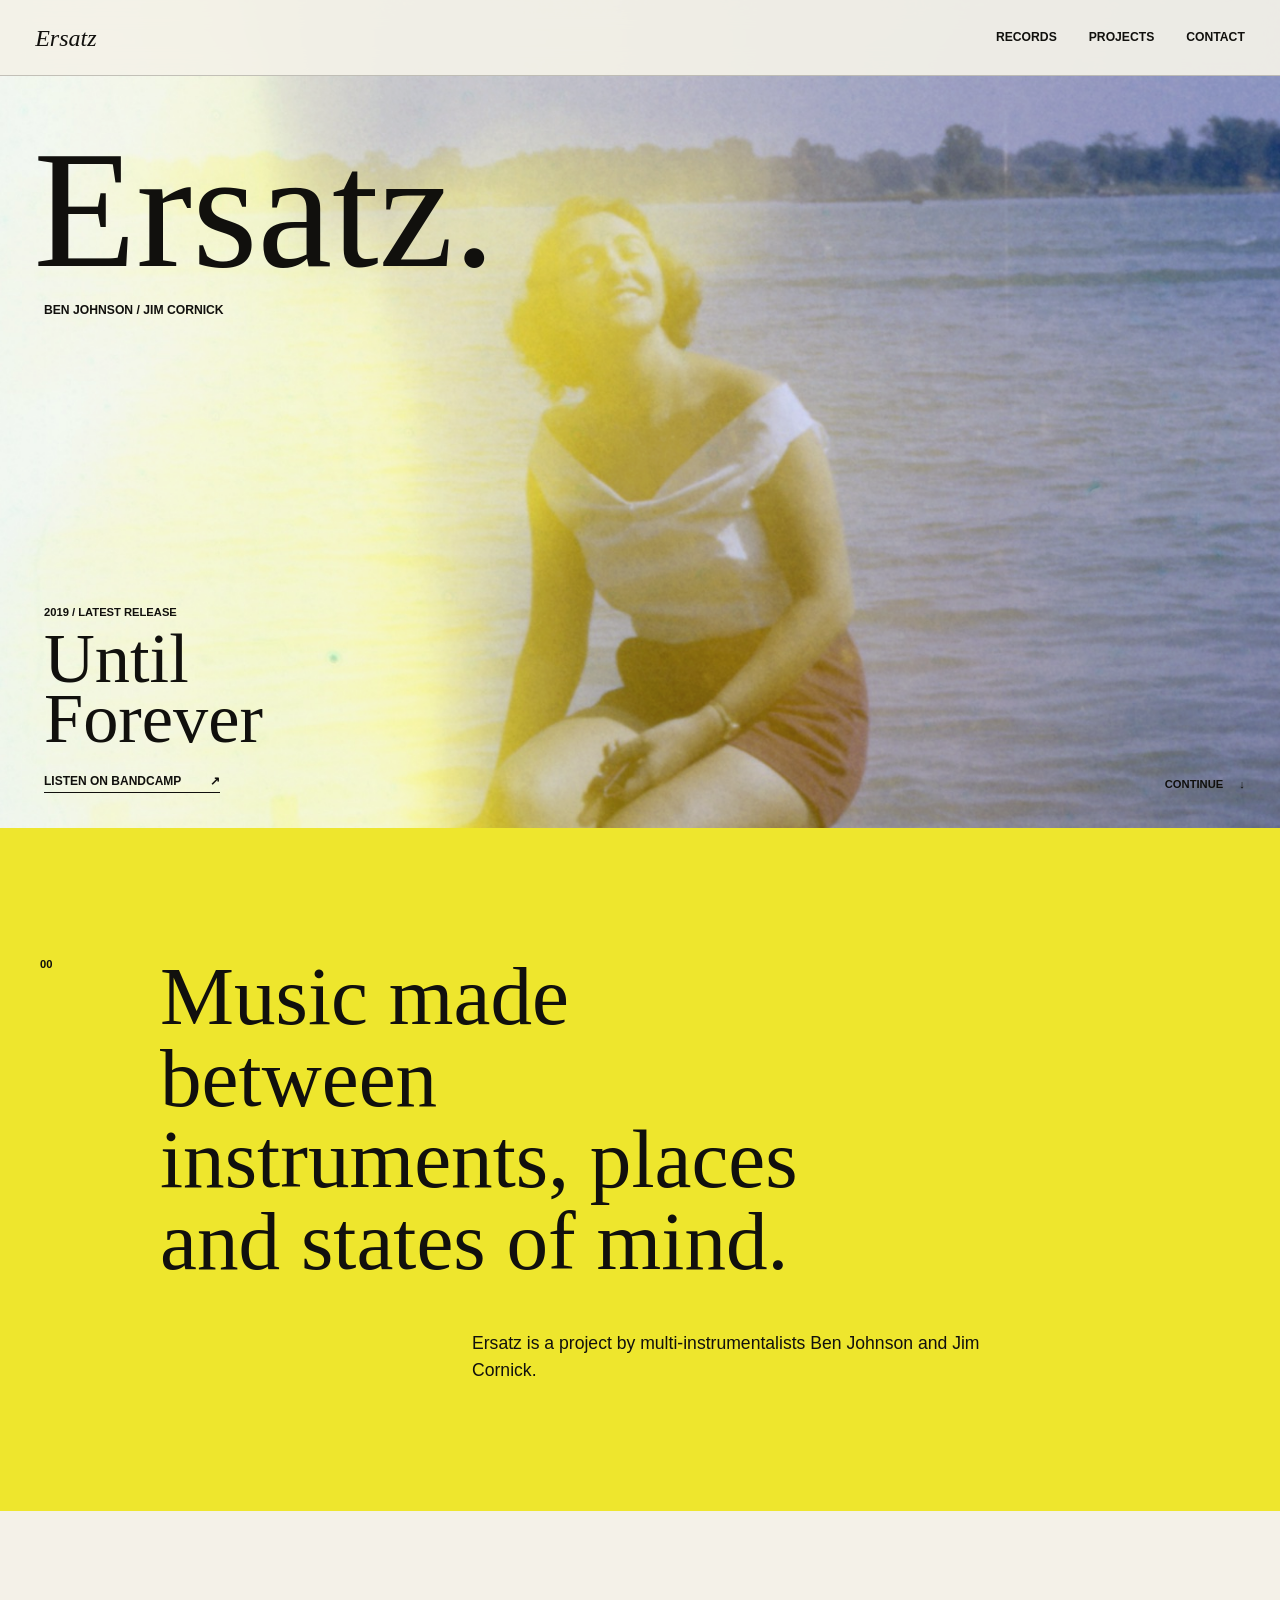
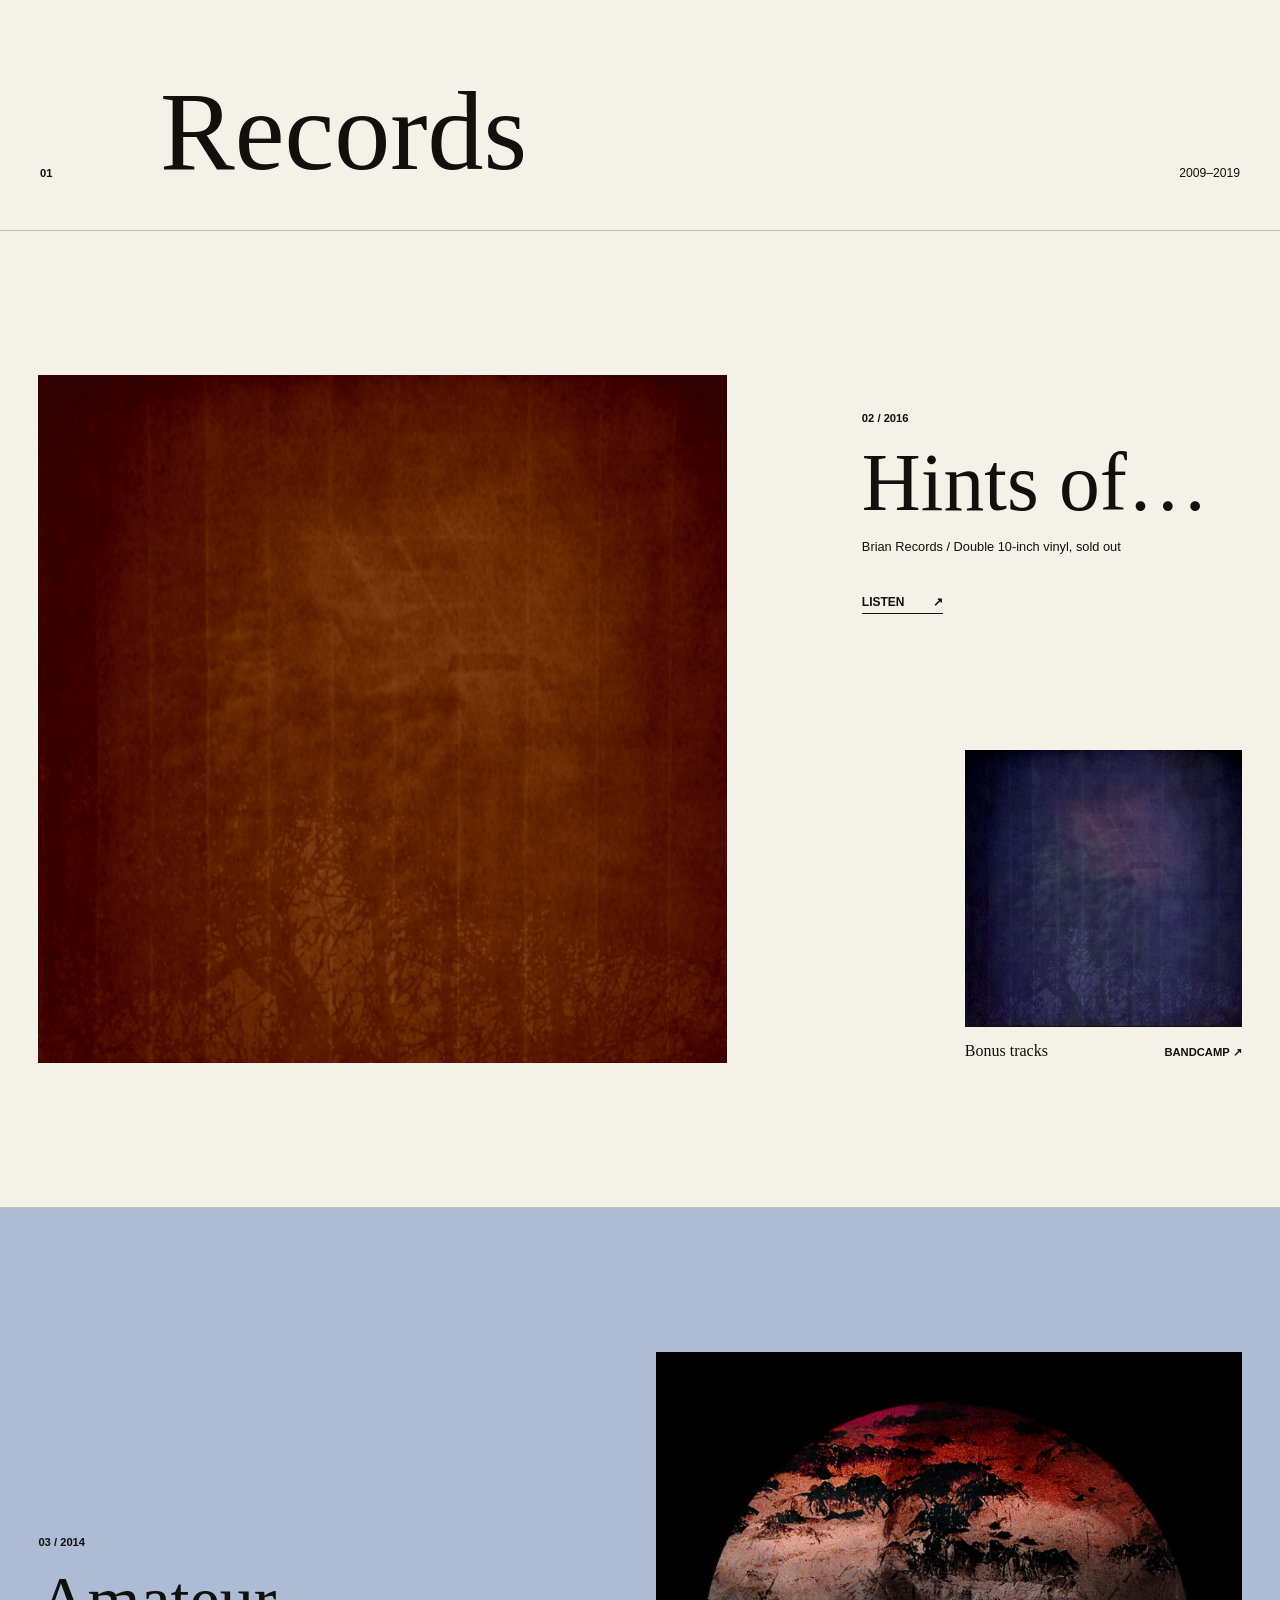
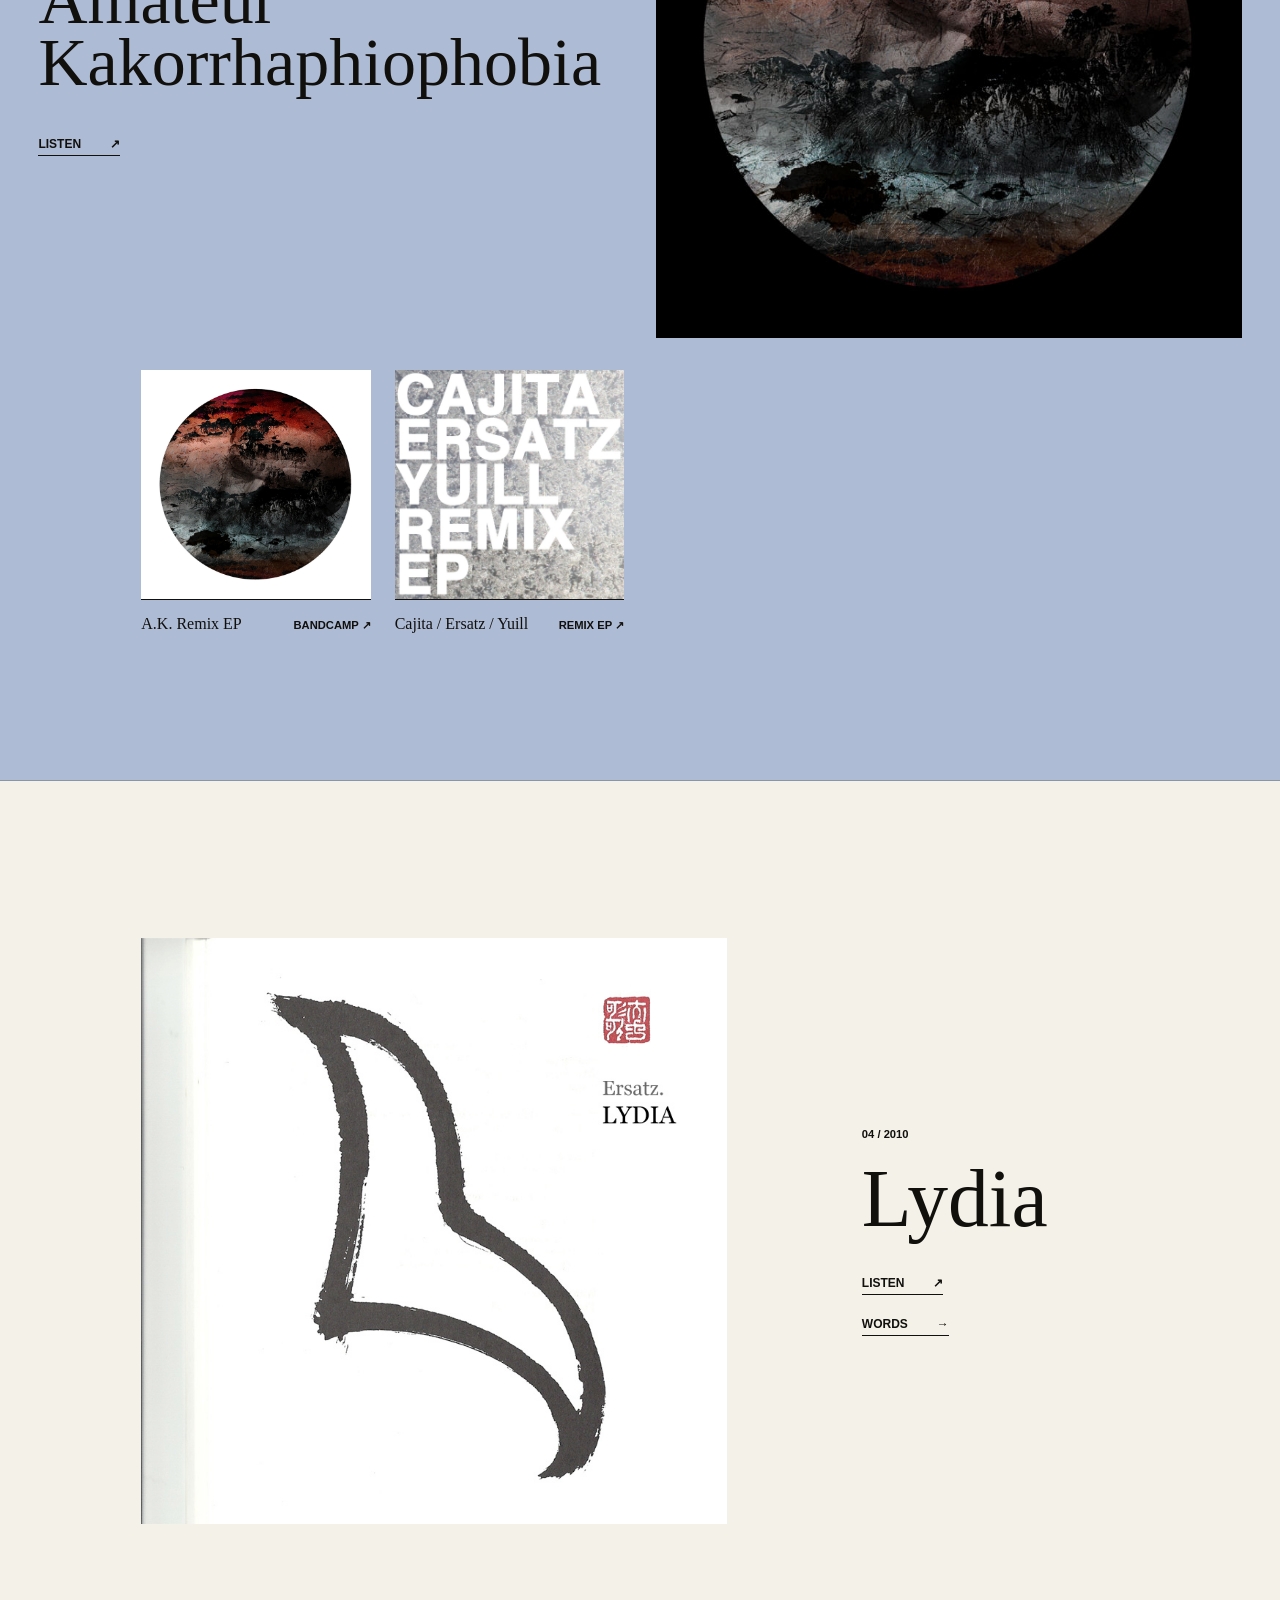
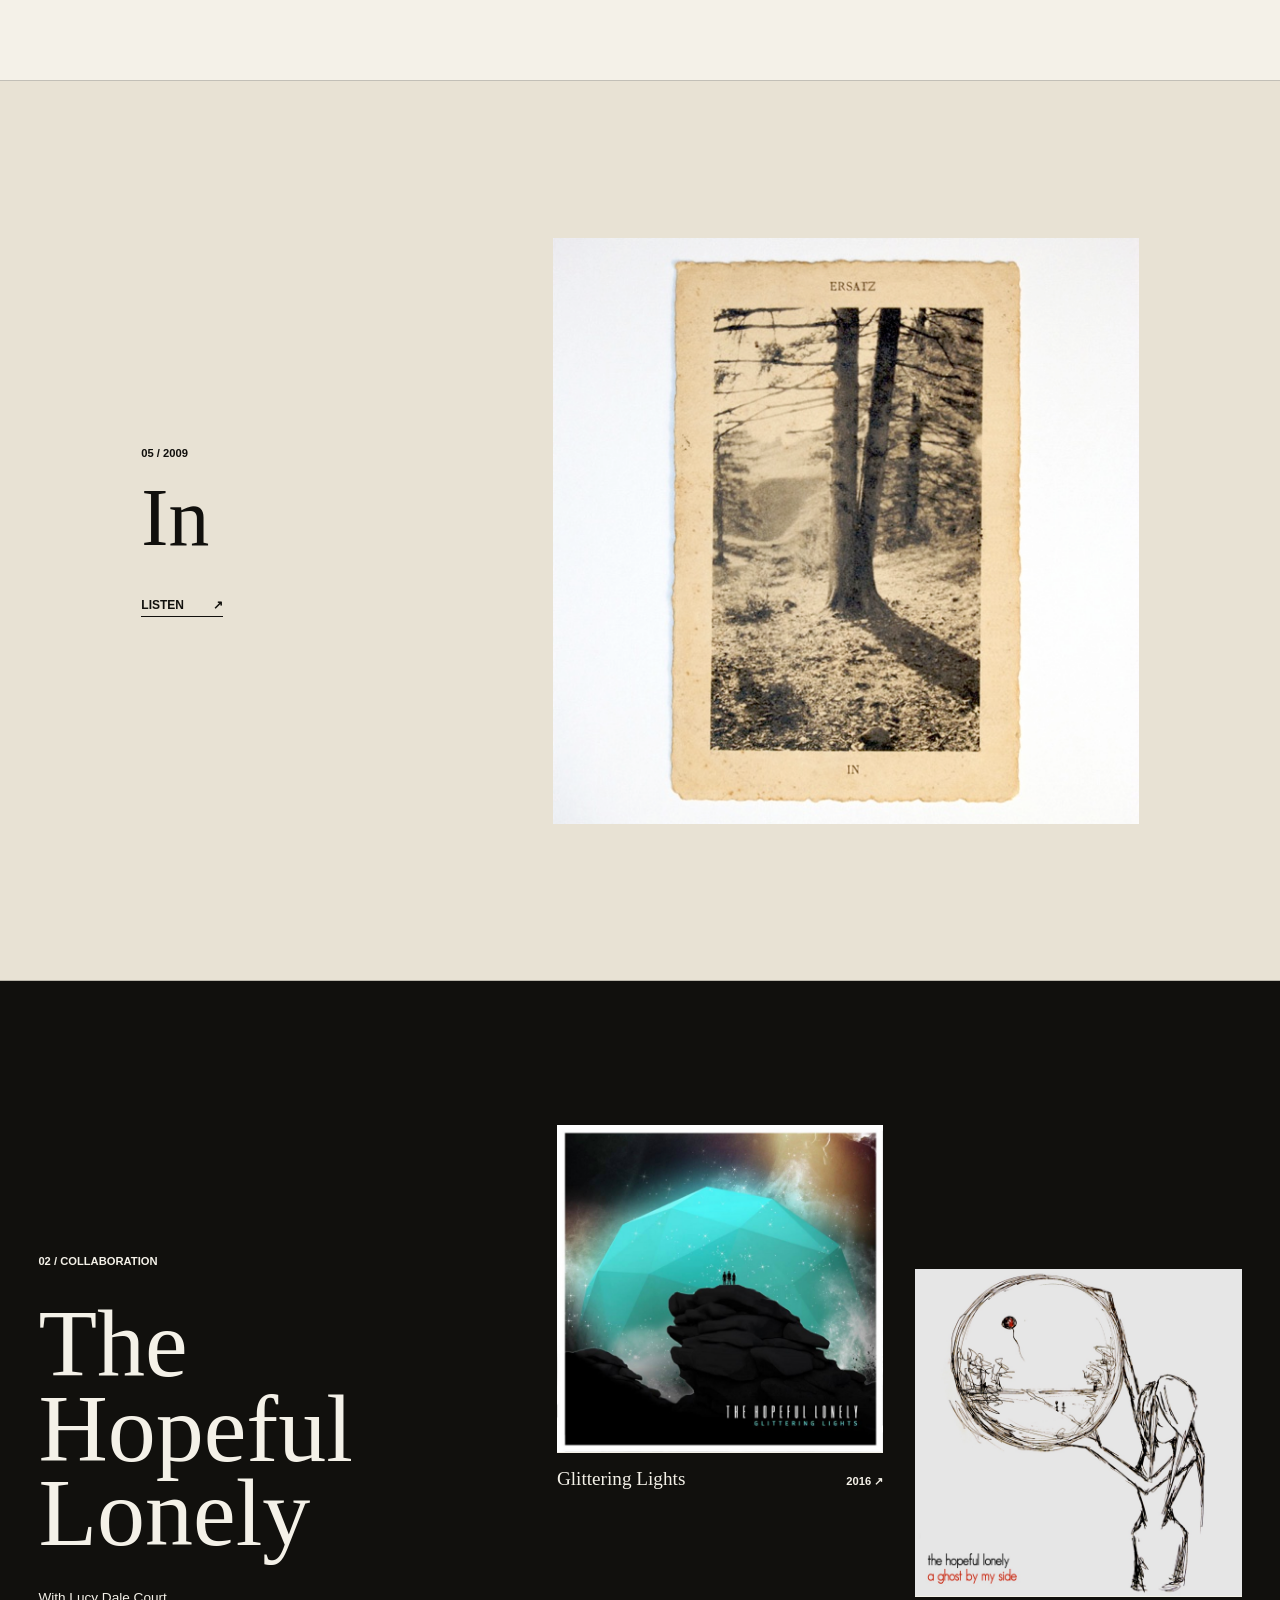
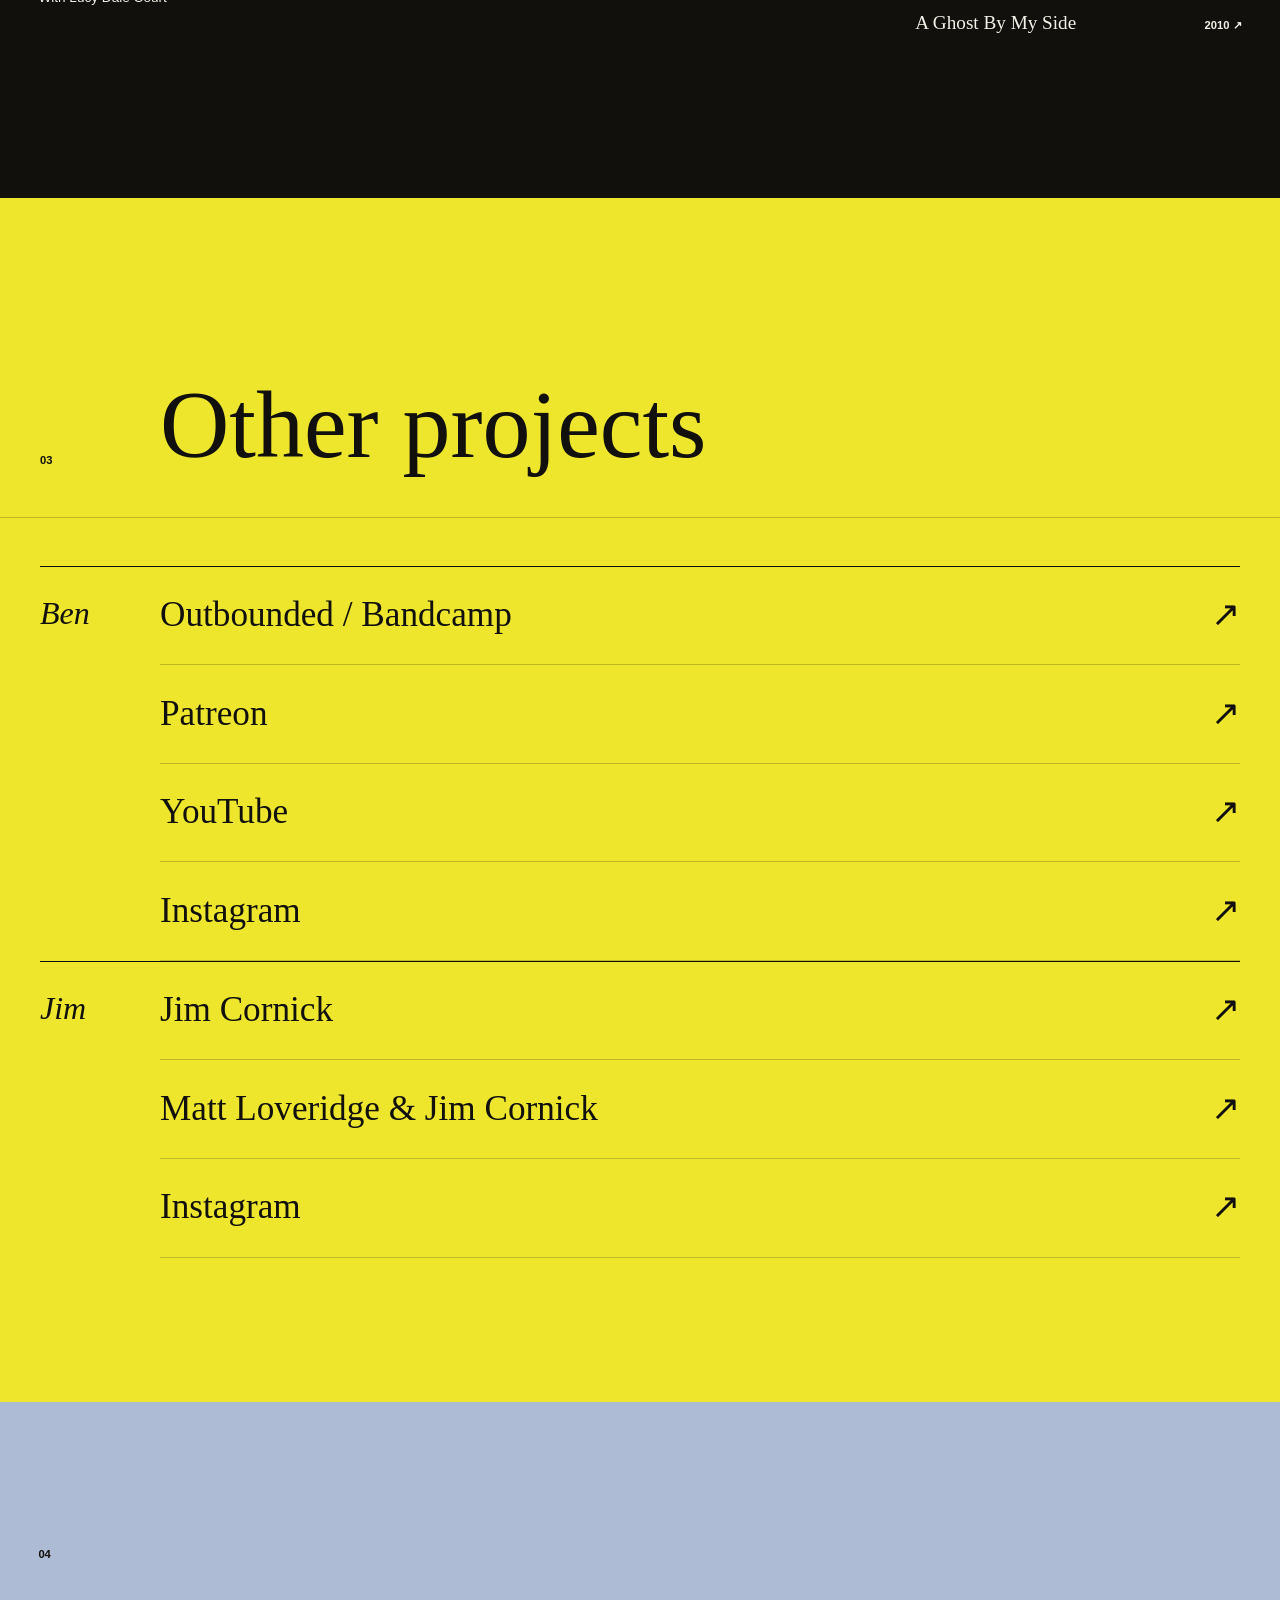
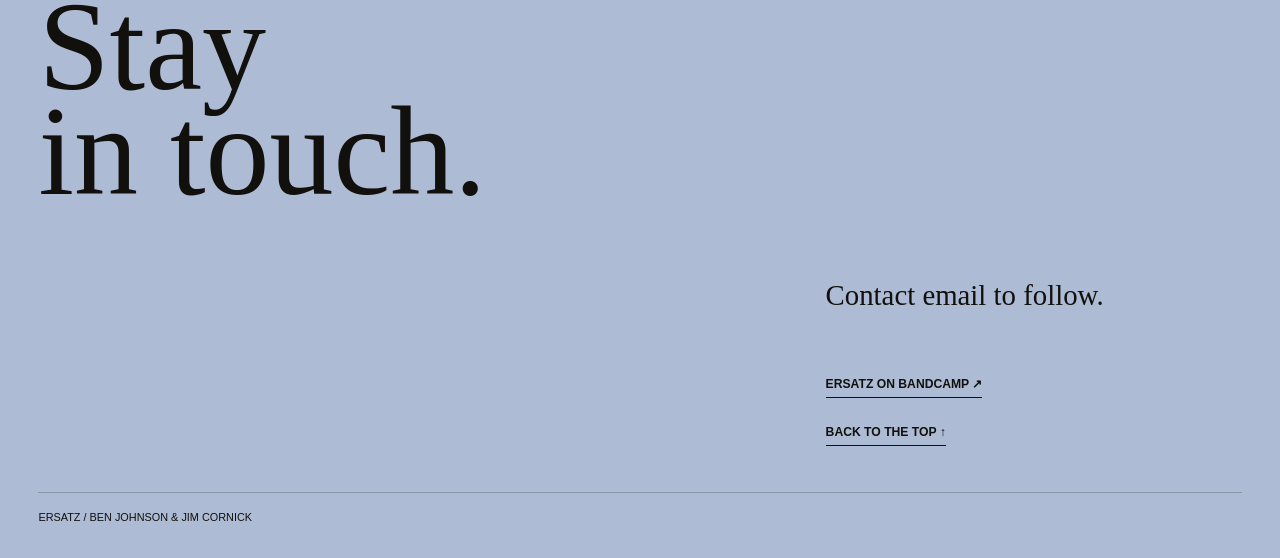
==== index.html @ 5f48c9fa "Initial commit" ====
<!doctype html>
<html lang="en">
  <head>
    <meta charset="utf-8">
    <meta name="viewport" content="width=device-width, initial-scale=1">
    <meta
      name="description"
      content="Ersatz is the music project of multi-instrumentalists Ben Johnson and Jim Cornick."
    >
    <meta name="theme-color" content="#f2e82a">
    <title>Ersatz / Ben Johnson &amp; Jim Cornick</title>
    <link rel="preload" as="image" href="assets/images/display/until-forever.jpg">
    <link rel="stylesheet" href="styles.css">
    <script src="site.js" defer></script>
  </head>

  <body>
    <a class="skip-link" href="#main">Skip to the music</a>

    <header class="site-header" data-header>
      <a class="header-mark" href="#top" aria-label="Ersatz, back to top">Ersatz</a>
      <nav class="site-nav" aria-label="Primary navigation">
        <a href="#records">Records</a>
        <a href="#projects">Projects</a>
        <a href="#contact">Contact</a>
      </nav>
    </header>

    <main id="main">
      <section class="hero" id="top" aria-labelledby="hero-title">
        <img
          class="hero-image"
          src="assets/images/display/until-forever.jpg"
          width="1400"
          height="1400"
          alt="A woman seated by water in a sun-faded blue and yellow photograph"
        >
        <div class="hero-wash" aria-hidden="true"></div>
        <div class="hero-brand">
          <h1>Ersatz.</h1>
          <p>Ben Johnson / Jim Cornick</p>
        </div>
        <div class="hero-release">
          <p class="hero-year">2019 / Latest release</p>
          <h2 id="hero-title">Until<br>Forever</h2>
          <a
            class="text-link hero-link"
            href="https://ersatzuk.bandcamp.com/album/until-forever"
            target="_blank"
            rel="noreferrer"
          >
            Listen on Bandcamp <span aria-hidden="true">&nearr;</span>
          </a>
        </div>
        <a class="hero-scroll" href="#introduction" aria-label="Continue to introduction">
          <span>Continue</span>
          <span aria-hidden="true">&darr;</span>
        </a>
      </section>

      <section class="introduction" id="introduction" aria-labelledby="intro-title">
        <p class="section-number">00</p>
        <div class="introduction-copy" data-reveal>
          <h2 id="intro-title">Music made between instruments, places and states of mind.</h2>
          <p>
            Ersatz is a project by multi-instrumentalists Ben Johnson and Jim Cornick.
          </p>
        </div>
      </section>

      <section class="records" id="records" aria-labelledby="records-title">
        <div class="section-heading">
          <p class="section-number">01</p>
          <h2 id="records-title">Records</h2>
          <p>2009&ndash;2019</p>
        </div>

        <article class="release release-hints" id="hints-of">
          <a
            class="release-art"
            href="https://ersatzuk.bandcamp.com/album/hints-of"
            target="_blank"
            rel="noreferrer"
            aria-label="Listen to Hints of... on Bandcamp"
            data-reveal
          >
            <img
              src="assets/images/display/hints-of.jpg"
              width="1400"
              height="1400"
              loading="lazy"
              alt="Hints of... album cover"
            >
          </a>
          <div class="release-copy" data-reveal>
            <p class="release-index">02 / 2016</p>
            <h3>Hints of&hellip;</h3>
            <p class="release-note">Brian Records / Double 10-inch vinyl, sold out</p>
            <a
              class="text-link"
              href="https://ersatzuk.bandcamp.com/album/hints-of"
              target="_blank"
              rel="noreferrer"
            >
              Listen <span aria-hidden="true">&nearr;</span>
            </a>
          </div>
          <a
            class="edition edition-hints"
            href="https://ersatzuk.bandcamp.com/album/hints-of-bonus-tracks"
            target="_blank"
            rel="noreferrer"
            data-reveal
          >
            <img
              src="assets/images/display/hints-of-bonus-tracks.jpg"
              width="1400"
              height="1400"
              loading="lazy"
              alt="Hints of... Bonus Tracks album cover"
            >
            <span>
              <strong>Bonus tracks</strong>
              <small>Bandcamp &nearr;</small>
            </span>
          </a>
        </article>

        <article class="release release-amateur" id="amateur-kakorrhaphiophobia">
          <div class="release-copy" data-reveal>
            <p class="release-index">03 / 2014</p>
            <h3>Amateur<br><span class="long-title">Kakorrhaphiophobia</span></h3>
            <a
              class="text-link"
              href="https://ersatzuk.bandcamp.com/album/amateur-kakorrhaphiophobia"
              target="_blank"
              rel="noreferrer"
            >
              Listen <span aria-hidden="true">&nearr;</span>
            </a>
          </div>
          <a
            class="release-art"
            href="https://ersatzuk.bandcamp.com/album/amateur-kakorrhaphiophobia"
            target="_blank"
            rel="noreferrer"
            aria-label="Listen to Amateur Kakorrhaphiophobia on Bandcamp"
            data-reveal
          >
            <img
              src="assets/images/display/amateur-kakorrhaphiophobia.jpg"
              width="800"
              height="800"
              loading="lazy"
              alt="Amateur Kakorrhaphiophobia album cover"
            >
          </a>
          <div class="edition-pair" data-reveal>
            <a
              class="edition"
              href="https://ersatzuk.bandcamp.com/album/a-k-remix-ep"
              target="_blank"
              rel="noreferrer"
            >
              <img
                src="assets/images/display/ak-remix.jpg"
                width="1400"
                height="1400"
                loading="lazy"
                alt="A.K. Remix EP album cover"
              >
              <span>
                <strong>A.K. Remix EP</strong>
                <small>Bandcamp &nearr;</small>
              </span>
            </a>
            <a
              class="edition"
              href="https://cajitaersatzyuill.bandcamp.com/album/remix-ep"
              target="_blank"
              rel="noreferrer"
            >
              <img
                src="assets/images/display/cajita-ersatz-yuill-remix.jpg"
                width="1000"
                height="1000"
                loading="lazy"
                alt="Cajita, Ersatz and Yuill Remix EP album cover"
              >
              <span>
                <strong>Cajita / Ersatz / Yuill</strong>
                <small>Remix EP &nearr;</small>
              </span>
            </a>
          </div>
        </article>

        <article class="release release-lydia" id="lydia">
          <a
            class="release-art"
            href="https://ersatzuk.bandcamp.com/album/lydia"
            target="_blank"
            rel="noreferrer"
            aria-label="Listen to Lydia on Bandcamp"
            data-reveal
          >
            <img
              src="assets/images/display/lydia.jpg"
              width="800"
              height="800"
              loading="lazy"
              alt="Lydia album cover"
            >
          </a>
          <div class="release-copy" data-reveal>
            <p class="release-index">04 / 2010</p>
            <h3>Lydia</h3>
            <div class="release-links">
              <a
                class="text-link"
                href="https://ersatzuk.bandcamp.com/album/lydia"
                target="_blank"
                rel="noreferrer"
              >
                Listen <span aria-hidden="true">&nearr;</span>
              </a>
              <a class="text-link" href="lydia-words.html">
                Words <span aria-hidden="true">&rarr;</span>
              </a>
            </div>
          </div>
        </article>

        <article class="release release-in" id="in">
          <div class="release-copy" data-reveal>
            <p class="release-index">05 / 2009</p>
            <h3>In</h3>
            <a
              class="text-link"
              href="https://ersatzuk.bandcamp.com/album/in"
              target="_blank"
              rel="noreferrer"
            >
              Listen <span aria-hidden="true">&nearr;</span>
            </a>
          </div>
          <a
            class="release-art"
            href="https://ersatzuk.bandcamp.com/album/in"
            target="_blank"
            rel="noreferrer"
            aria-label="Listen to In on Bandcamp"
            data-reveal
          >
            <img
              src="assets/images/display/in.jpg"
              width="600"
              height="600"
              loading="lazy"
              alt="In album cover"
            >
          </a>
        </article>
      </section>

      <section class="hopeful" id="the-hopeful-lonely" aria-labelledby="hopeful-title">
        <div class="hopeful-heading" data-reveal>
          <p class="section-number">02 / Collaboration</p>
          <h2 id="hopeful-title">The Hopeful<br>Lonely</h2>
          <p>With Lucy Dale Court</p>
        </div>
        <div class="hopeful-releases">
          <a
            href="https://thehopefullonely.bandcamp.com/album/glittering-lights"
            target="_blank"
            rel="noreferrer"
            data-reveal
          >
            <img
              src="assets/images/display/glittering-lights.jpg"
              width="1400"
              height="1400"
              loading="lazy"
              alt="Glittering Lights album cover"
            >
            <span><strong>Glittering Lights</strong><small>2016 &nearr;</small></span>
          </a>
          <a
            href="https://thehopefullonely.bandcamp.com/album/a-ghost-by-my-side"
            target="_blank"
            rel="noreferrer"
            data-reveal
          >
            <img
              src="assets/images/display/a-ghost-by-my-side.jpg"
              width="1400"
              height="1400"
              loading="lazy"
              alt="A Ghost By My Side album cover"
            >
            <span><strong>A Ghost By My Side</strong><small>2010 &nearr;</small></span>
          </a>
        </div>
      </section>

      <section class="projects" id="projects" aria-labelledby="projects-title">
        <div class="section-heading section-heading-projects">
          <p class="section-number">03</p>
          <h2 id="projects-title">Other projects</h2>
        </div>

        <div class="project-list" data-reveal>
          <p class="project-owner">Ben</p>
          <a href="https://outbounded.bandcamp.com/" target="_blank" rel="noreferrer">
            <span>Outbounded / Bandcamp</span><span aria-hidden="true">&nearr;</span>
          </a>
          <a href="https://patreon.com/u55307851" target="_blank" rel="noreferrer">
            <span>Patreon</span><span aria-hidden="true">&nearr;</span>
          </a>
          <a href="https://www.youtube.com/@ersatz_ben" target="_blank" rel="noreferrer">
            <span>YouTube</span><span aria-hidden="true">&nearr;</span>
          </a>
          <a href="https://www.instagram.com/ersatz_ben/" target="_blank" rel="noreferrer">
            <span>Instagram</span><span aria-hidden="true">&nearr;</span>
          </a>
        </div>

        <div class="project-list" data-reveal>
          <p class="project-owner">Jim</p>
          <a href="https://www.jimcornick.com/" target="_blank" rel="noreferrer">
            <span>Jim Cornick</span><span aria-hidden="true">&nearr;</span>
          </a>
          <a href="https://www.loveridgecornick.com/" target="_blank" rel="noreferrer">
            <span>Matt Loveridge &amp; Jim Cornick</span><span aria-hidden="true">&nearr;</span>
          </a>
          <a href="https://www.instagram.com/jimcornickmusic/" target="_blank" rel="noreferrer">
            <span>Instagram</span><span aria-hidden="true">&nearr;</span>
          </a>
        </div>
      </section>

      <footer class="contact" id="contact">
        <div class="contact-title" data-reveal>
          <p class="section-number">04</p>
          <h2>Stay<br>in touch.</h2>
        </div>
        <div class="contact-details" data-reveal>
          <p>Contact email to follow.</p>
          <a href="https://ersatzuk.bandcamp.com/" target="_blank" rel="noreferrer">
            Ersatz on Bandcamp <span aria-hidden="true">&nearr;</span>
          </a>
          <a href="#top">Back to the top <span aria-hidden="true">&uarr;</span></a>
        </div>
        <p class="copyright">Ersatz / Ben Johnson &amp; Jim Cornick</p>
      </footer>
    </main>
  </body>
</html>
---- styles.css ----
:root {
  --ink: #11100d;
  --paper: #f4f1e8;
  --pale: #faf8f1;
  --citron: #eee62d;
  --blue: #aebbd4;
  --blue-deep: #465d86;
  --rust: #9d4932;
  --line: rgba(17, 16, 13, 0.22);
  --serif: "Iowan Old Style", "Palatino Linotype", Palatino, Baskerville, Georgia, serif;
  --sans: "Avenir Next", Avenir, "Helvetica Neue", Helvetica, Arial, sans-serif;
}

* {
  box-sizing: border-box;
}

html {
  scroll-behavior: smooth;
}

body {
  margin: 0;
  color: var(--ink);
  background: var(--paper);
  font-family: var(--sans);
  font-size: 16px;
  line-height: 1.5;
  text-rendering: optimizeLegibility;
  -webkit-font-smoothing: antialiased;
}

img {
  display: block;
  height: auto;
  max-width: 100%;
}

a {
  color: inherit;
  text-decoration: none;
}

a:focus-visible {
  outline: 2px solid currentColor;
  outline-offset: 5px;
}

h1,
h2,
h3,
p,
figure {
  margin: 0;
}

.skip-link {
  position: fixed;
  top: 0.75rem;
  left: 0.75rem;
  z-index: 100;
  padding: 0.55rem 0.75rem;
  color: var(--paper);
  background: var(--ink);
  transform: translateY(-180%);
}

.skip-link:focus {
  transform: translateY(0);
}

.site-header {
  position: fixed;
  inset: 0 0 auto;
  z-index: 20;
  display: flex;
  align-items: center;
  justify-content: space-between;
  min-height: 4.75rem;
  padding: 0 2.2rem;
  border-bottom: 1px solid transparent;
  transition: background-color 250ms ease, border-color 250ms ease;
}

.site-header.is-scrolled {
  background: rgba(244, 241, 232, 0.93);
  border-color: var(--line);
  backdrop-filter: blur(12px);
}

.header-mark {
  font-family: var(--serif);
  font-size: 1.5rem;
  font-style: italic;
  opacity: 0;
  transition: opacity 200ms ease;
}

.site-header.is-scrolled .header-mark {
  opacity: 1;
}

.site-nav {
  display: flex;
  gap: 2rem;
  font-size: 0.76rem;
  font-weight: 600;
  text-transform: uppercase;
}

.site-nav a,
.text-link,
.contact-details a {
  position: relative;
}

.site-nav a::after,
.text-link::after,
.contact-details a::after {
  position: absolute;
  right: 0;
  bottom: -0.25rem;
  left: 0;
  height: 1px;
  background: currentColor;
  content: "";
  transform: scaleX(0);
  transform-origin: right;
  transition: transform 220ms ease;
}

.site-nav a:hover::after,
.site-nav a:focus-visible::after,
.text-link:hover::after,
.text-link:focus-visible::after,
.contact-details a:hover::after,
.contact-details a:focus-visible::after {
  transform: scaleX(1);
  transform-origin: left;
}

.hero {
  position: relative;
  height: 92svh;
  min-height: 640px;
  max-height: 980px;
  overflow: hidden;
  background: var(--blue);
}

.hero-image,
.hero-wash {
  position: absolute;
  inset: 0;
  width: 100%;
  height: 100%;
}

.hero-image {
  object-fit: cover;
  object-position: center 54%;
  filter: saturate(0.94) contrast(0.96);
  transform: scale(1.012);
}

.hero-wash {
  background: rgba(238, 230, 45, 0.045);
  pointer-events: none;
}

.hero-brand,
.hero-release,
.hero-scroll {
  position: absolute;
  z-index: 2;
}

.hero-brand {
  top: 17%;
  left: 2.1rem;
}

.hero-brand h1 {
  font-family: var(--serif);
  font-size: 10.5rem;
  /* font-style: italic; */
  font-weight: 400;
  line-height: 0.82;
}

.hero-brand p {
  margin-top: 1.4rem;
  margin-left: 0.65rem;
  font-size: 0.76rem;
  font-weight: 600;
  text-transform: uppercase;
}

.hero-release {
  bottom: 2.2rem;
  left: 2.75rem;
}

.hero-year,
.release-index,
.section-number,
.edition small,
.hopeful-releases small {
  font-size: 0.7rem;
  font-weight: 650;
  text-transform: uppercase;
}

.hero-release h2 {
  margin: 0.45rem 0 1.2rem;
  font-family: var(--serif);
  font-size: 4.4rem;
  font-weight: 400;
  line-height: 0.86;
}

.text-link {
  display: inline-flex;
  align-items: baseline;
  justify-content: space-between;
  gap: 1.8rem;
  padding-bottom: 0.12rem;
  border-bottom: 1px solid currentColor;
  font-size: 0.75rem;
  font-weight: 650;
  text-transform: uppercase;
}

.hero-scroll {
  right: 2.2rem;
  bottom: 2.2rem;
  display: flex;
  gap: 1rem;
  align-items: center;
  font-size: 0.7rem;
  font-weight: 650;
  text-transform: uppercase;
}

.introduction {
  display: grid;
  grid-template-columns: minmax(4rem, 1fr) minmax(20rem, 7fr) minmax(3rem, 2fr);
  min-height: min(68vh, 760px);
  padding: 8rem 2.5rem;
  background: var(--citron);
}

.introduction-copy {
  grid-column: 2;
  align-self: center;
}

.introduction-copy h2 {
  max-width: 16ch;
  font-family: var(--serif);
  font-size: 5.2rem;
  font-weight: 400;
  line-height: 0.98;
}

.introduction-copy > p {
  max-width: 33rem;
  margin: 3rem 0 0 auto;
  font-size: 1.1rem;
}

.section-heading {
  display: grid;
  grid-template-columns: 1fr 7fr 2fr;
  align-items: end;
  min-height: 20rem;
  padding: 6rem 2.5rem 3rem;
  border-bottom: 1px solid var(--line);
}

.section-heading h2 {
  font-family: var(--serif);
  font-size: 7rem;
  font-weight: 400;
  line-height: 0.9;
}

.section-heading > p:last-child {
  justify-self: end;
  font-size: 0.76rem;
}

.records {
  background: var(--paper);
}

.release,
.hopeful,
.projects {
  scroll-margin-top: 4.75rem;
}

.release {
  display: grid;
  grid-template-columns: repeat(12, minmax(0, 1fr));
  gap: 2rem;
  align-items: center;
  min-height: min(100vh, 1000px);
  padding: 9rem 3vw;
  border-bottom: 1px solid var(--line);
}

.release-art {
  display: block;
  overflow: hidden;
}

.release-art img,
.hopeful-releases img {
  width: 100%;
  aspect-ratio: 1;
  object-fit: cover;
  transition: filter 450ms ease, transform 700ms cubic-bezier(0.2, 0.7, 0.2, 1);
}

.release-art:hover img,
.release-art:focus-visible img,
.hopeful-releases a:hover img,
.hopeful-releases a:focus-visible img {
  filter: saturate(1.12);
  transform: scale(1.018);
}

.release-copy h3 {
  margin: 1.2rem 0 2.4rem;
  font-family: var(--serif);
  font-size: 5.1rem;
  font-weight: 400;
  line-height: 0.9;
}

.release-note {
  max-width: 19rem;
  margin: -1.25rem 0 2rem;
  font-size: 0.8rem;
}

.release-links {
  display: flex;
  flex-direction: column;
  gap: 1.25rem;
  align-items: flex-start;
}

.release-hints .release-art {
  grid-row: 1 / span 2;
  grid-column: 1 / 8;
}

.release-hints .release-copy {
  grid-column: 9 / 13;
}

.edition-hints {
  grid-column: 10 / 13;
  align-self: end;
}

.edition,
.hopeful-releases a {
  display: block;
}

.edition img {
  width: 100%;
  aspect-ratio: 1;
  object-fit: cover;
}

.edition span,
.hopeful-releases span {
  display: flex;
  justify-content: space-between;
  gap: 1rem;
  align-items: baseline;
  padding-top: 0.75rem;
  border-top: 1px solid currentColor;
}

.edition strong,
.hopeful-releases strong {
  font-family: var(--serif);
  font-size: 1rem;
  font-weight: 400;
}

.release-amateur {
  background: var(--blue);
}

.release-amateur .release-copy {
  grid-column: 1 / 7;
}

.release-amateur .release-copy h3 {
  font-size: 4.25rem;
}

.release-amateur .release-art {
  grid-column: 7 / 13;
}

.edition-pair {
  grid-column: 2 / 7;
  display: grid;
  grid-template-columns: repeat(2, minmax(0, 1fr));
  gap: 1.5rem;
  align-self: end;
}

.release-lydia .release-art {
  grid-column: 2 / 8;
}

.release-lydia .release-copy {
  grid-column: 9 / 13;
}

.release-in {
  background: #e8e2d4;
}

.release-in .release-copy {
  grid-column: 2 / 6;
}

.release-in .release-art {
  grid-column: 6 / 12;
}

.hopeful {
  display: grid;
  grid-template-columns: minmax(18rem, 1fr) minmax(34rem, 1.55fr);
  gap: 6vw;
  padding: 9rem 3vw 10rem;
  color: var(--paper);
  background: var(--ink);
}

.hopeful-heading {
  align-self: start;
  padding-top: 8rem;
}

.hopeful-heading h2 {
  margin: 2rem 0;
  font-family: var(--serif);
  font-size: 6rem;
  font-weight: 400;
  line-height: 0.88;
}

.hopeful-heading > p:last-child {
  font-size: 0.85rem;
}

.hopeful-releases {
  display: grid;
  grid-template-columns: repeat(2, minmax(0, 1fr));
  gap: 2rem;
  align-items: start;
}

.hopeful-releases a:last-child {
  margin-top: 9rem;
}

.hopeful-releases strong {
  font-size: 1.2rem;
}

.projects {
  padding-bottom: 9rem;
  background: var(--citron);
}

.section-heading-projects {
  grid-template-columns: 1fr 9fr;
  margin-bottom: 3rem;
}

.section-heading-projects h2 {
  font-size: 6rem;
}

.project-list {
  display: grid;
  grid-template-columns: minmax(7rem, 1fr) 9fr;
  margin: 0 2.5rem;
  border-top: 1px solid var(--ink);
}

.project-owner {
  grid-row: 1 / span 4;
  padding: 1.4rem 1rem 1.4rem 0;
  font-family: var(--serif);
  font-size: 2rem;
  font-style: italic;
}

.project-list a {
  grid-column: 2;
  display: flex;
  justify-content: space-between;
  gap: 1rem;
  padding: 1.4rem 0;
  border-bottom: 1px solid var(--line);
  font-family: var(--serif);
  font-size: 2.2rem;
  transition: padding 180ms ease;
}

.project-list a:hover,
.project-list a:focus-visible {
  padding-right: 0.4rem;
  padding-left: 0.4rem;
}

.contact {
  position: relative;
  display: grid;
  grid-template-columns: 1fr 1fr;
  min-height: min(84vh, 850px);
  padding: 9rem 3vw 3rem;
  background: var(--blue);
}

.contact-title h2 {
  margin-top: 2rem;
  font-family: var(--serif);
  font-size: 8rem;
  font-weight: 400;
  line-height: 0.82;
}

.contact-details {
  align-self: end;
  justify-self: end;
  display: flex;
  flex-direction: column;
  align-items: flex-start;
  gap: 1.6rem;
  width: min(100%, 26rem);
  margin-bottom: 4rem;
}

.contact-details p {
  margin-bottom: 2rem;
  font-family: var(--serif);
  font-size: 1.8rem;
}

.contact-details a {
  padding-bottom: 0.2rem;
  border-bottom: 1px solid currentColor;
  font-size: 0.76rem;
  font-weight: 650;
  text-transform: uppercase;
}

.copyright {
  position: absolute;
  right: 3vw;
  bottom: 2rem;
  left: 3vw;
  padding-top: 1rem;
  border-top: 1px solid var(--line);
  font-size: 0.68rem;
  text-transform: uppercase;
}

.has-js [data-reveal] {
  opacity: 0;
  transform: translateY(1.75rem);
  transition: opacity 700ms ease, transform 700ms cubic-bezier(0.2, 0.7, 0.2, 1);
}

.has-js [data-reveal].is-visible {
  opacity: 1;
  transform: translateY(0);
}

.words-page {
  min-height: 100vh;
  background: var(--pale);
}

.words-header {
  display: flex;
  align-items: center;
  justify-content: space-between;
  min-height: 5rem;
  padding: 0 2.5rem;
  border-bottom: 1px solid var(--line);
  font-size: 0.75rem;
  font-weight: 650;
  text-transform: uppercase;
}

.words-header a:first-child {
  font-family: var(--serif);
  font-size: 1.5rem;
  font-style: italic;
  font-weight: 400;
  text-transform: none;
}

.words-main {
  display: grid;
  grid-template-columns: minmax(22rem, 0.9fr) minmax(30rem, 1.1fr);
  align-items: start;
  min-height: calc(100vh - 5rem);
}

.words-art {
  position: sticky;
  top: 0;
  display: flex;
  flex-direction: column;
  justify-content: center;
  height: 100vh;
  padding: 3vw;
  background: var(--blue);
}

.words-art img {
  width: min(100%, calc(100vh - 11rem));
  aspect-ratio: 1;
  margin: 0 auto;
  object-fit: cover;
}

.words-art figcaption {
  width: min(100%, calc(100vh - 11rem));
  margin-top: 0.7rem;
  margin-right: auto;
  margin-left: auto;
  font-size: 0.68rem;
  text-transform: uppercase;
}

.words-copy {
  width: min(100%, 49rem);
  padding: 8rem 6vw 10rem;
}

.words-copy h1 {
  margin: 1.5rem 0 5rem;
  font-family: var(--serif);
  font-size: 6.5rem;
  font-weight: 400;
  line-height: 0.85;
}

.lyric-text {
  max-width: 35rem;
  font-family: var(--serif);
  font-size: 1.35rem;
  line-height: 1.65;
}

.lyric-text p + p {
  margin-top: 1.9rem;
}

.verse-indent {
  display: inline-block;
  margin-left: 2rem;
}

.lyric-credit {
  padding-top: 1.5rem;
  text-align: right;
}

.words-essay {
  margin-top: 9rem;
  padding-top: 7rem;
  border-top: 1px solid var(--line);
}

.words-essay h2 {
  margin: 1.5rem 0 4rem;
  font-family: var(--serif);
  font-size: 4.8rem;
  font-weight: 400;
  line-height: 0.9;
}

.words-essay blockquote {
  margin: 0 0 5rem;
  padding-left: 2rem;
  border-left: 1px solid var(--ink);
  font-family: var(--serif);
  font-size: 1.3rem;
  font-style: italic;
  line-height: 1.65;
}

.words-essay cite {
  display: block;
  margin-top: 1.5rem;
  font-family: var(--sans);
  font-size: 0.68rem;
  font-style: normal;
  font-weight: 650;
  text-transform: uppercase;
}

.essay-prose {
  max-width: 39rem;
  font-family: var(--serif);
  font-size: 1.12rem;
  line-height: 1.9;
}

.essay-prose p + p {
  margin-top: 1.8rem;
}

@media (max-width: 980px) {
  .hero-brand h1 {
    font-size: 8rem;
  }

  .introduction-copy h2 {
    font-size: 4.2rem;
  }

  .release-copy h3,
  .release-amateur .release-copy h3 {
    font-size: 3.7rem;
  }

  .hopeful-heading h2 {
    font-size: 4.8rem;
  }
}

@media (max-width: 760px) {
  .site-header {
    min-height: 3.9rem;
    padding: 0 1.15rem;
  }

  .header-mark {
    font-size: 1.2rem;
  }

  .site-nav {
    gap: 1.1rem;
    font-size: 0.63rem;
  }

  .hero {
    height: 88svh;
    min-height: 590px;
  }

  .hero-image {
    object-position: 52% center;
  }

  .hero-brand {
    top: 20%;
    left: 1.15rem;
  }

  .hero-brand h1 {
    font-size: 5.3rem;
  }

  .hero-brand p {
    margin-top: 1rem;
    margin-left: 0.35rem;
    font-size: 0.62rem;
  }

  .hero-release {
    bottom: 1.5rem;
    left: 1.2rem;
  }

  .hero-release h2 {
    margin-bottom: 1rem;
    font-size: 3.5rem;
  }

  .hero-scroll {
    right: 1.2rem;
    bottom: 1.5rem;
  }

  .hero-scroll span:first-child {
    display: none;
  }

  .introduction {
    display: block;
    min-height: min(70vh, 680px);
    padding: 6rem 1.2rem;
  }

  .introduction-copy {
    margin-top: 6rem;
  }

  .introduction-copy h2 {
    font-size: 3.15rem;
  }

  .introduction-copy > p {
    margin-top: 2.5rem;
    font-size: 1rem;
  }

  .section-heading {
    grid-template-columns: 1fr auto;
    min-height: 14rem;
    padding: 5rem 1.2rem 2rem;
  }

  .section-heading h2 {
    grid-row: 2;
    grid-column: 1 / -1;
    margin-top: 2.5rem;
    font-size: 4.4rem;
  }

  .section-heading > p:last-child {
    grid-row: 1;
    grid-column: 2;
  }

  .release {
    display: flex;
    flex-direction: column;
    gap: 3rem;
    align-items: stretch;
    min-height: 0;
    padding: 6rem 1.2rem;
  }

  .release-copy h3,
  .release-amateur .release-copy h3 {
    margin: 0.75rem 0 1.75rem;
    font-size: 3.45rem;
  }

  .release-amateur .release-copy h3 {
    font-size: 3.45rem;
  }

  .release-amateur .long-title {
    display: inline-block;
    font-size: 1.65rem;
    line-height: 1.1;
    white-space: nowrap;
  }

  .release-hints .release-copy,
  .release-lydia .release-copy {
    padding-left: 12vw;
  }

  .release-amateur .release-art,
  .release-in .release-art {
    width: calc(100% - 12vw);
    margin-left: auto;
  }

  .edition-hints {
    width: 56%;
    margin-left: auto;
  }

  .edition-pair {
    gap: 0.8rem;
  }

  .edition strong {
    font-size: 0.85rem;
  }

  .edition span {
    display: block;
  }

  .edition small {
    display: block;
    margin-top: 0.25rem;
  }

  .release-note {
    margin-top: -0.75rem;
  }

  .hopeful {
    display: block;
    padding: 7rem 1.2rem;
  }

  .hopeful-heading {
    padding: 0 0 5rem;
  }

  .hopeful-heading h2 {
    font-size: 4.2rem;
  }

  .hopeful-releases {
    gap: 0.8rem;
  }

  .hopeful-releases a:last-child {
    margin-top: 5rem;
  }

  .hopeful-releases span {
    display: block;
  }

  .hopeful-releases strong,
  .hopeful-releases small {
    display: block;
  }

  .hopeful-releases small {
    margin-top: 0.25rem;
  }

  .projects {
    padding-bottom: 6rem;
  }

  .section-heading-projects {
    display: block;
    padding-bottom: 2.5rem;
  }

  .section-heading-projects h2 {
    margin-top: 3rem;
    font-size: 4rem;
  }

  .project-list {
    display: block;
    margin: 0 1.2rem;
  }

  .project-list + .project-list {
    margin-top: 3rem;
  }

  .project-owner {
    padding: 1rem 0 2rem;
  }

  .project-list a {
    font-size: 1.5rem;
  }

  .contact {
    display: block;
    min-height: min(82vh, 720px);
    padding: 7rem 1.2rem 3rem;
  }

  .contact-title h2 {
    font-size: 5rem;
  }

  .contact-details {
    margin-top: 8rem;
    margin-bottom: 5rem;
  }

  .copyright {
    right: 1.2rem;
    left: 1.2rem;
  }

  .words-header {
    padding: 0 1.2rem;
  }

  .words-main {
    display: block;
  }

  .words-art {
    position: relative;
    top: auto;
    display: block;
    height: auto;
    padding: 1.2rem;
  }

  .words-art img,
  .words-art figcaption {
    width: 100%;
  }

  .words-copy {
    width: 100%;
    min-height: 0;
    padding: 6rem 1.2rem 8rem;
  }

  .words-copy h1 {
    margin-bottom: 4rem;
    font-size: 4.8rem;
  }

  .lyric-text {
    font-size: 1.15rem;
  }

  .verse-indent {
    margin-left: 1.2rem;
  }

  .words-essay {
    margin-top: 7rem;
    padding-top: 5rem;
  }

  .words-essay h2 {
    font-size: 3.7rem;
  }

  .words-essay blockquote {
    padding-left: 1.2rem;
    font-size: 1.12rem;
  }

  .essay-prose {
    font-size: 1.05rem;
  }
}

@media (max-width: 420px) {
  .release-amateur .release-copy h3 {
    font-size: 2.7rem;
  }

  .project-list a {
    font-size: 1.28rem;
  }
}

@media (prefers-reduced-motion: reduce) {
  html {
    scroll-behavior: auto;
  }

  *,
  *::before,
  *::after {
    scroll-behavior: auto !important;
    transition-duration: 0.01ms !important;
  }
}
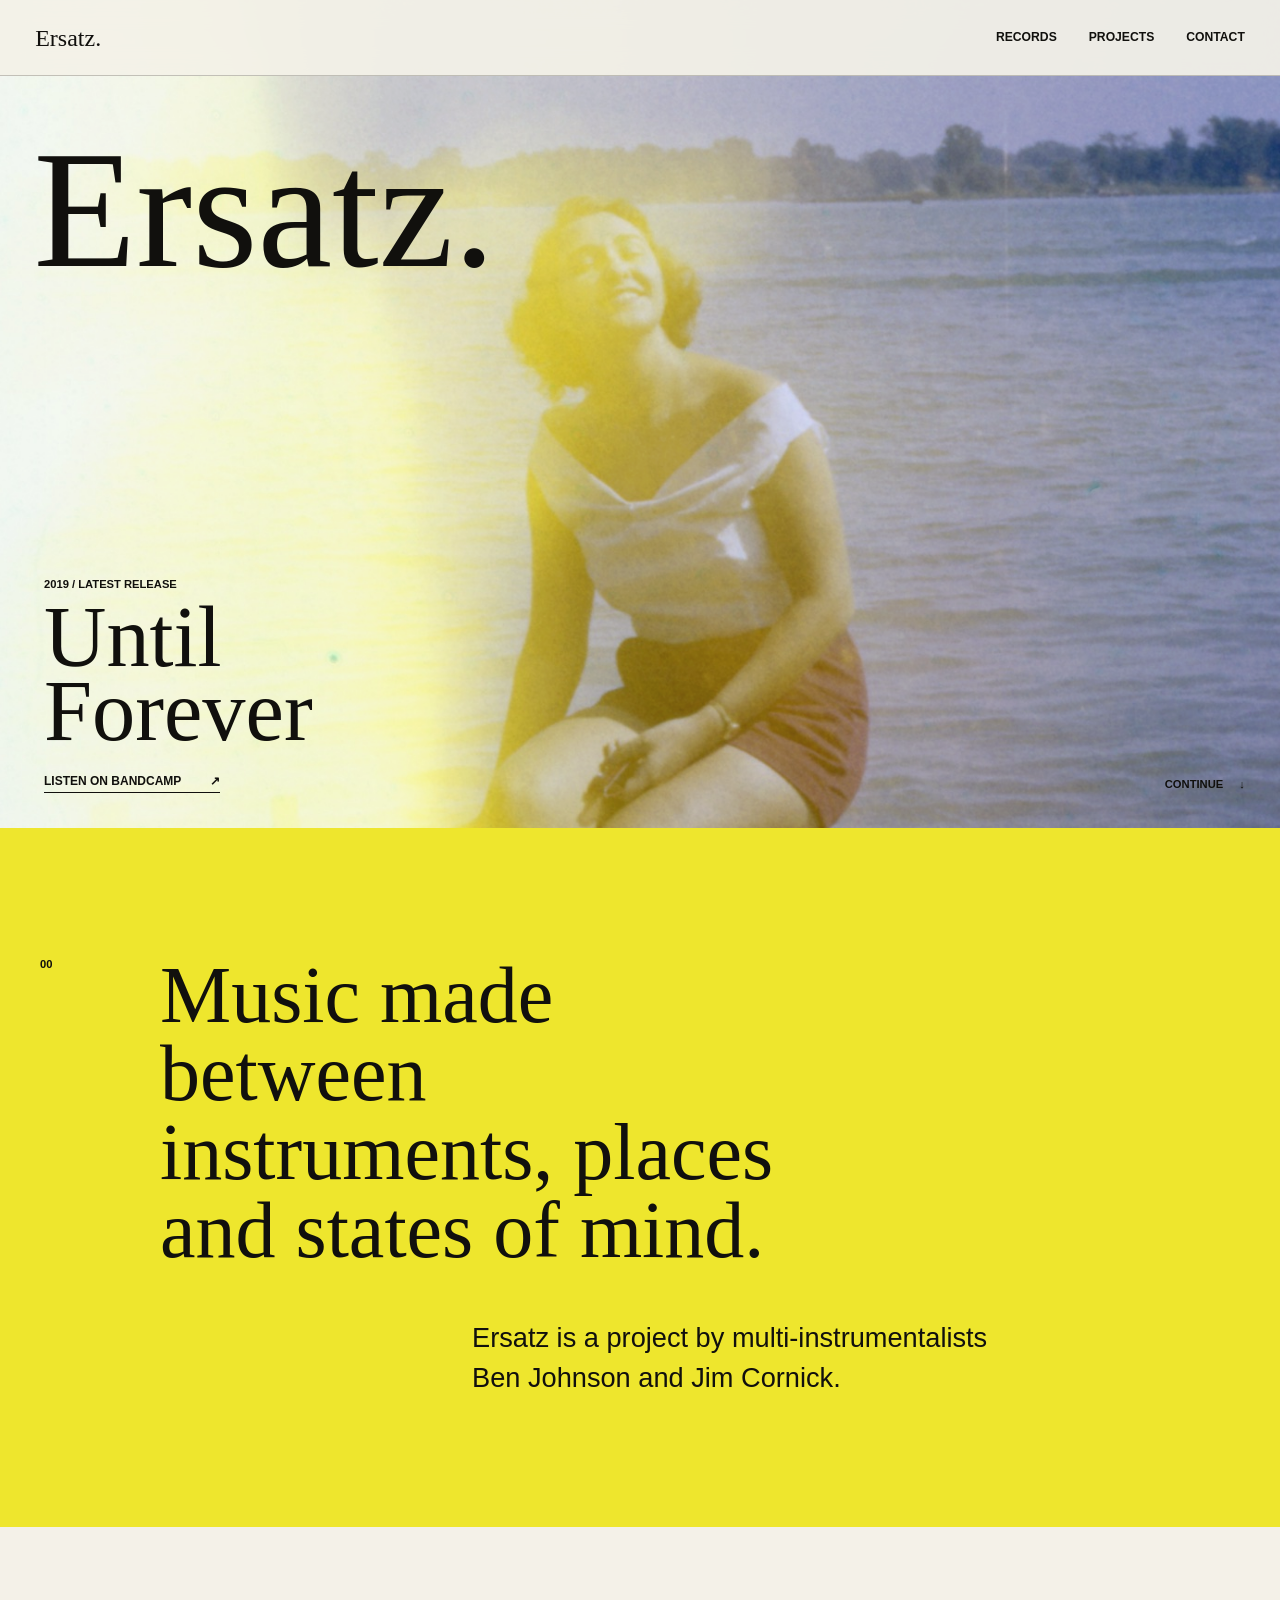
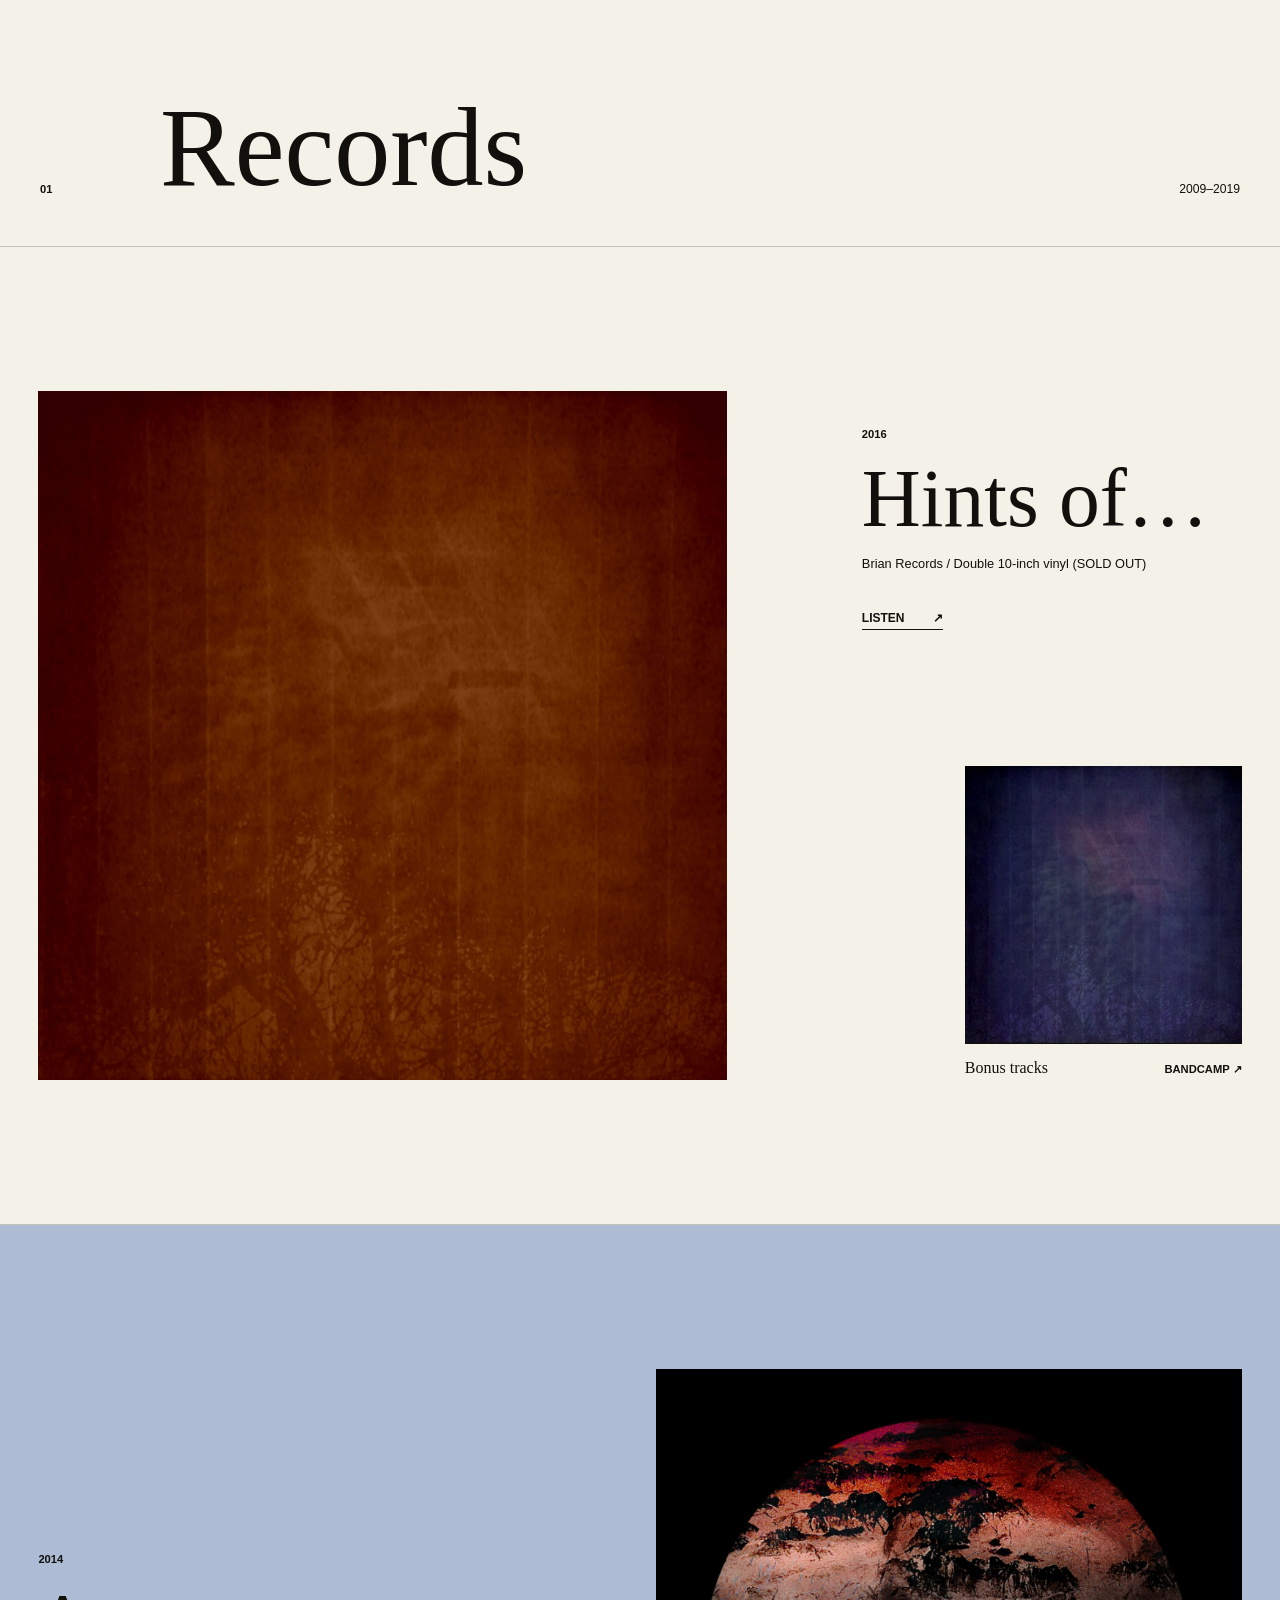
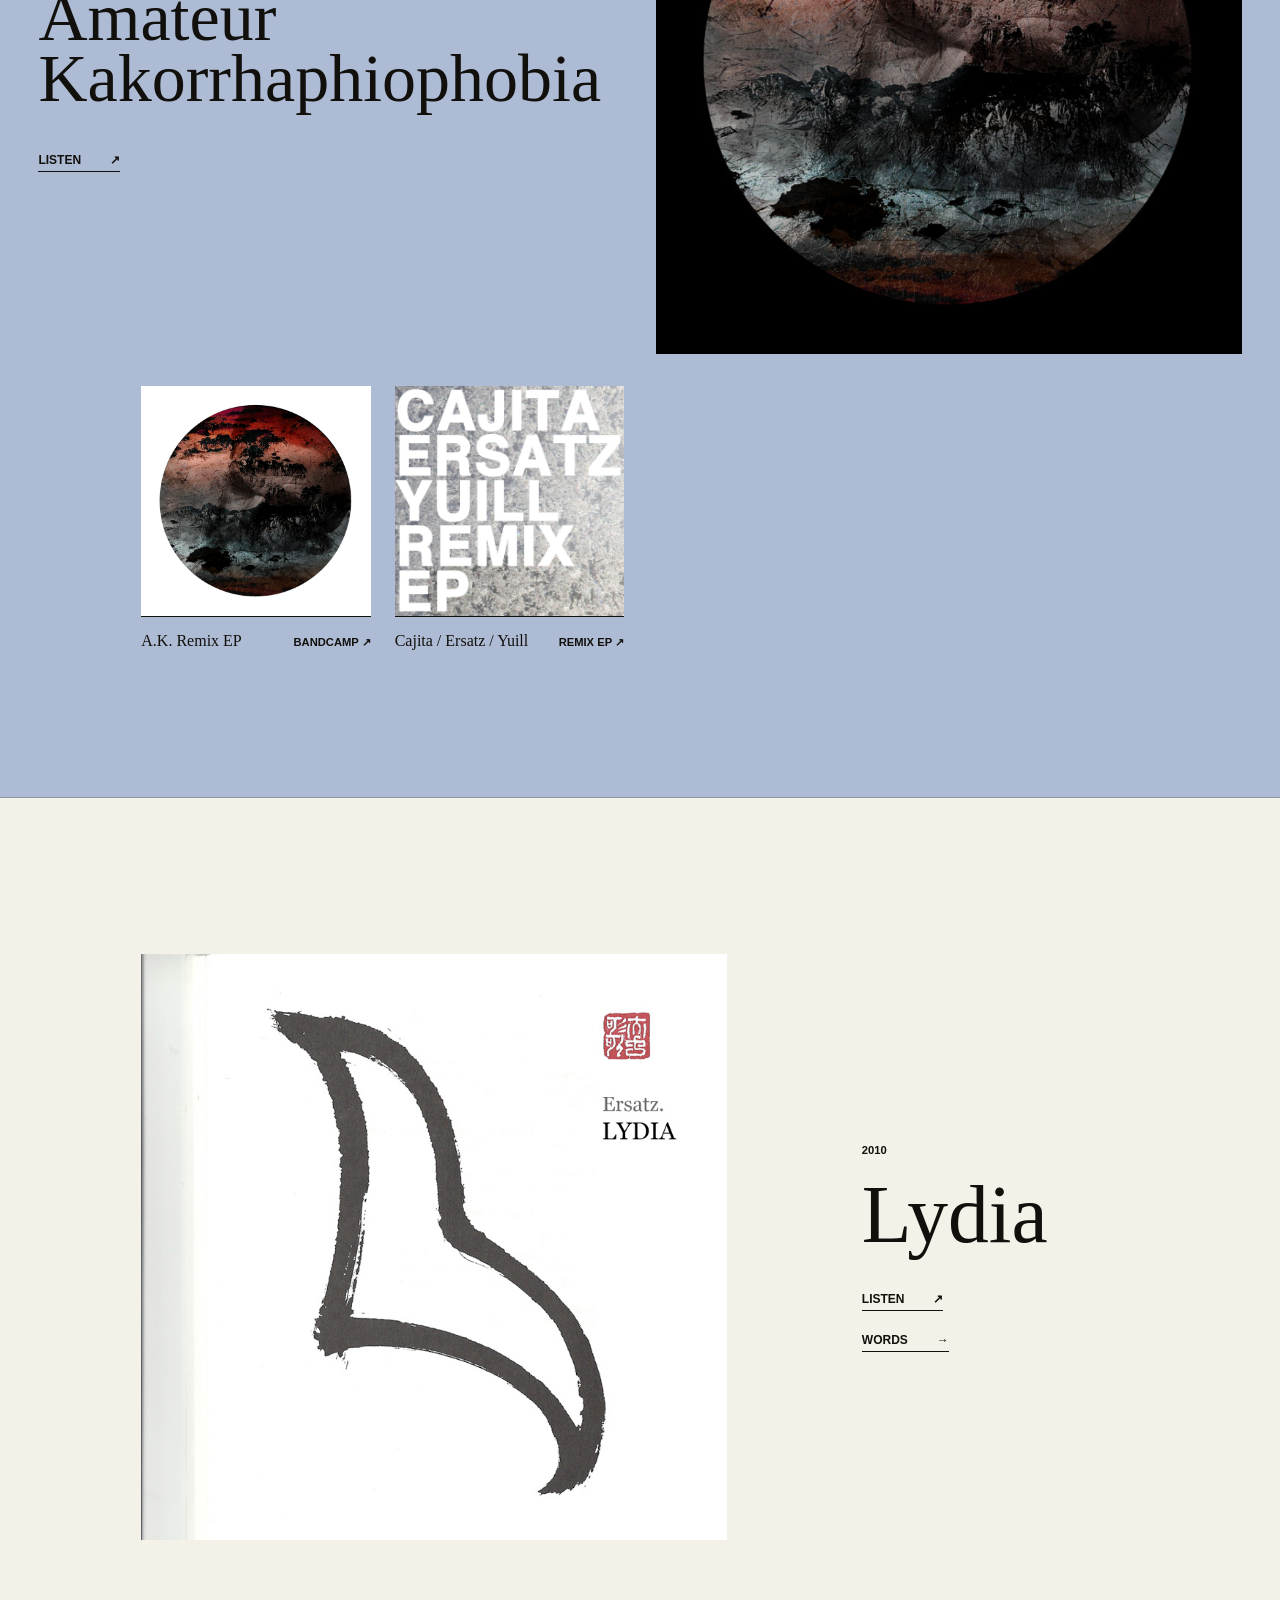
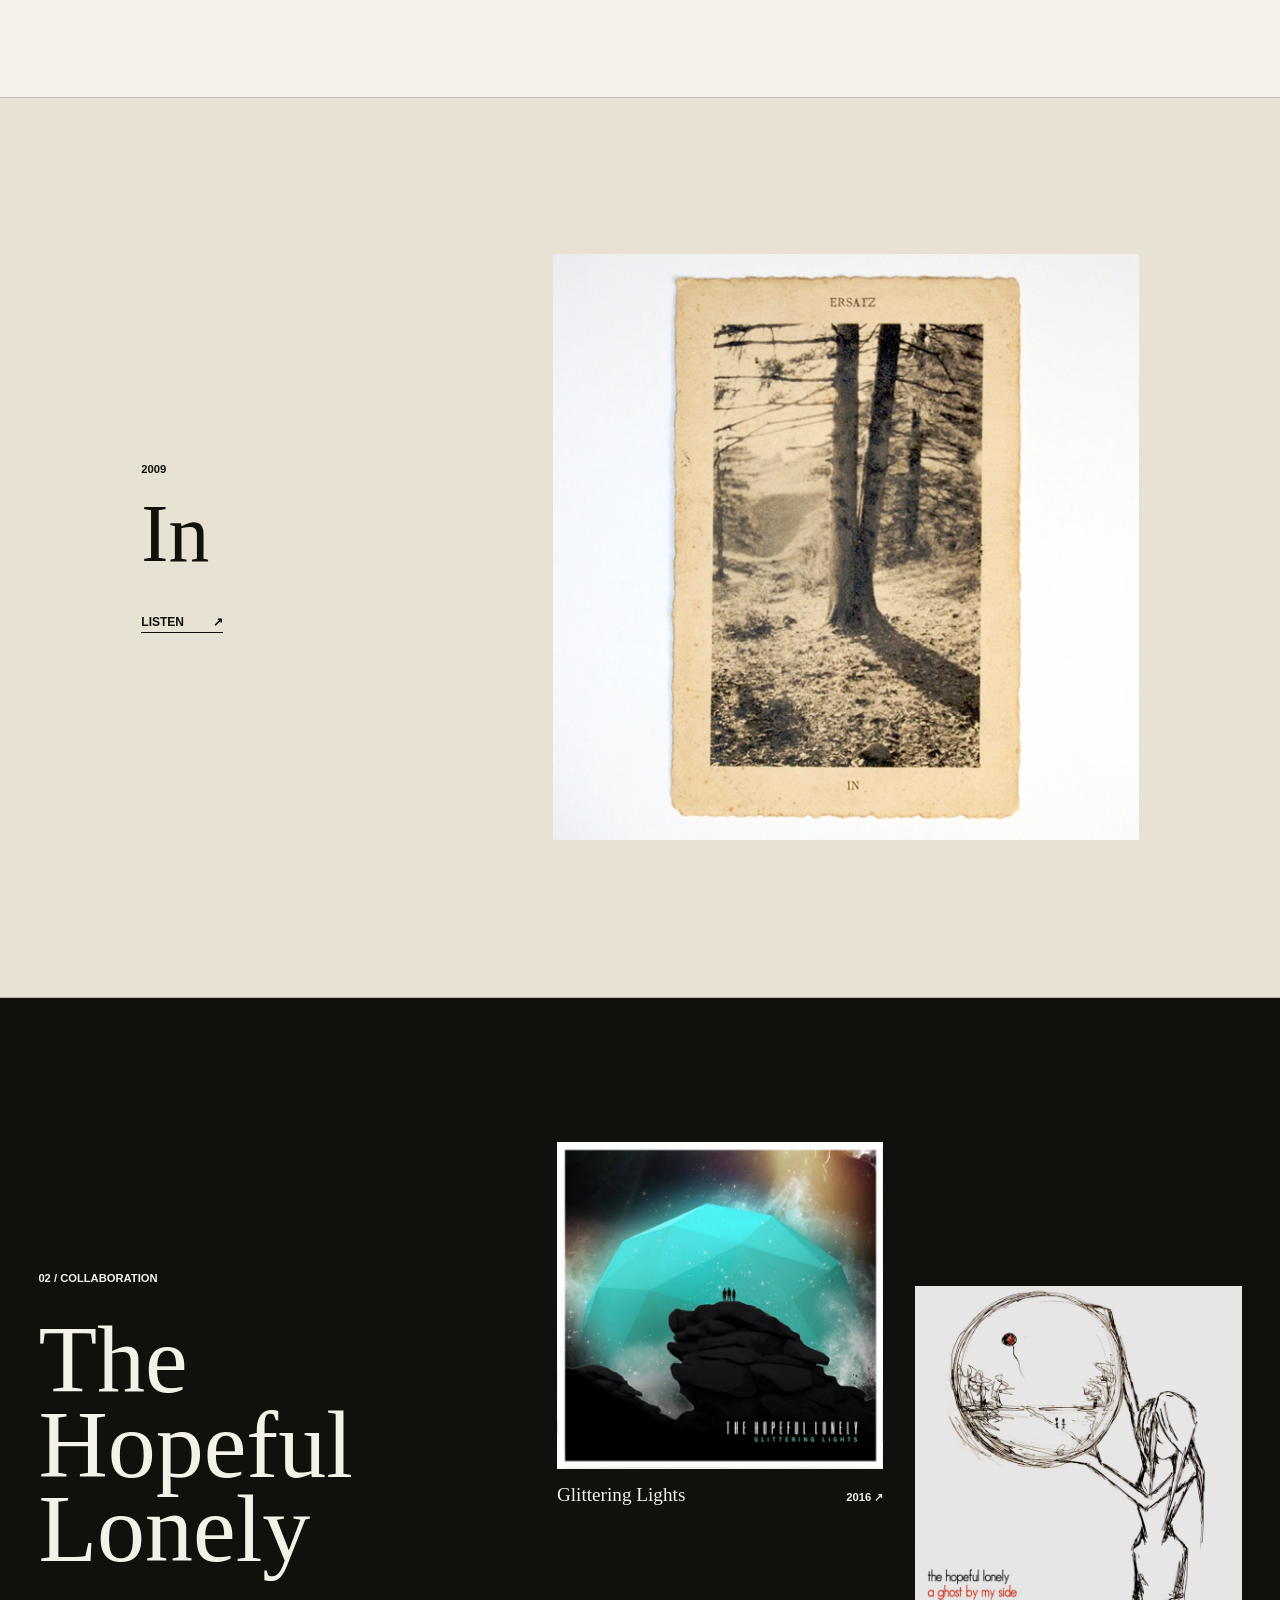
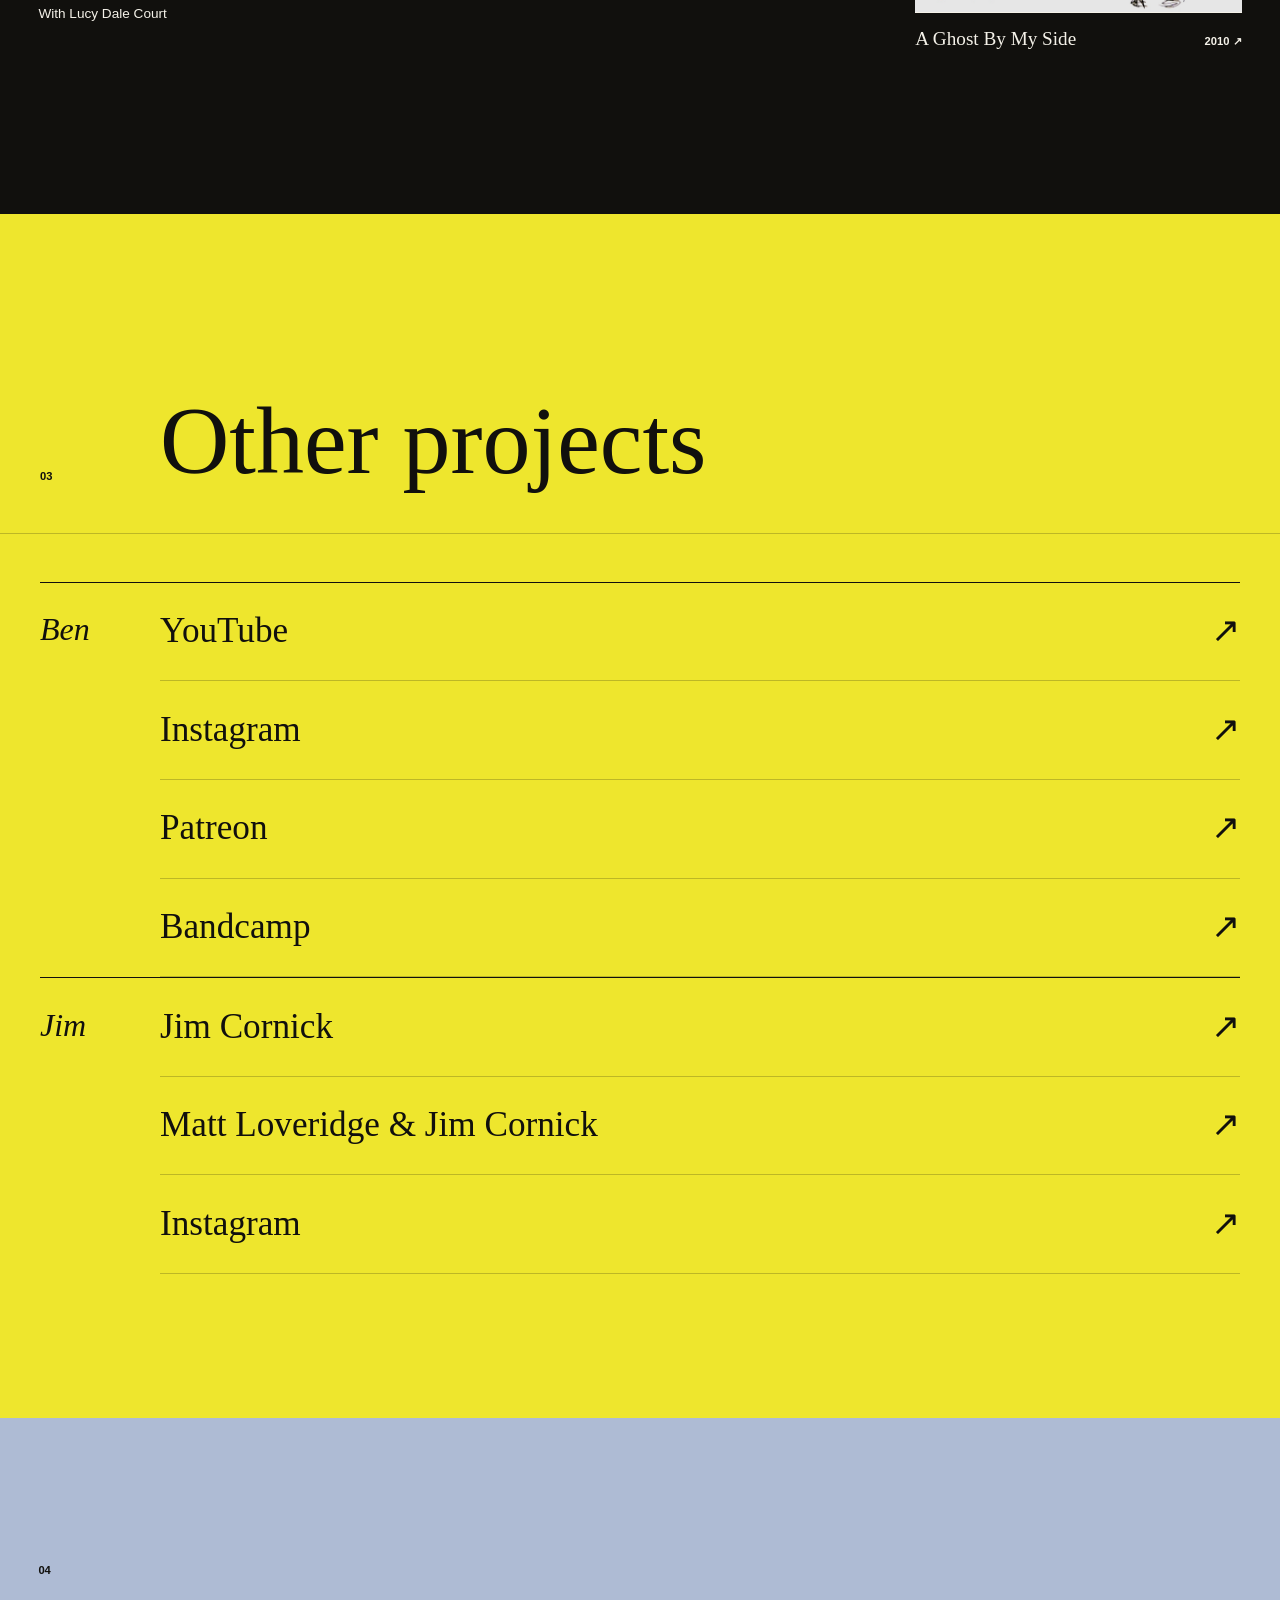
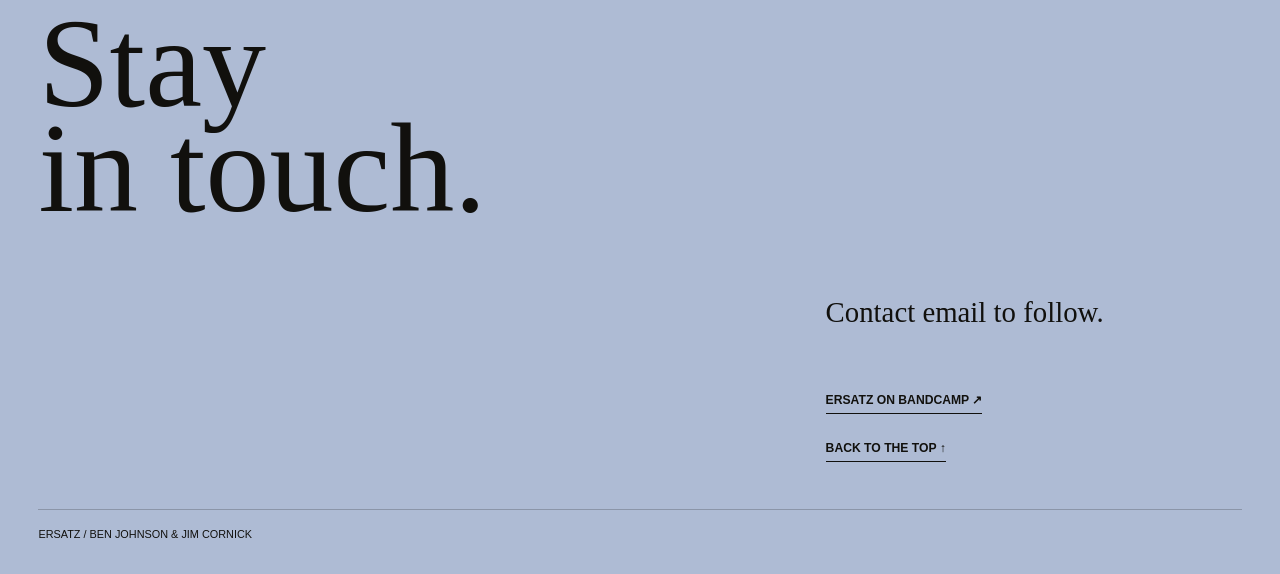
==== commit fc490b15: "minor tweaks" ====
--- a/index.html
+++ b/index.html
@@ -18,7 +18,7 @@
     <a class="skip-link" href="#main">Skip to the music</a>
 
     <header class="site-header" data-header>
-      <a class="header-mark" href="#top" aria-label="Ersatz, back to top">Ersatz</a>
+      <a class="header-mark" href="#top" aria-label="Ersatz, back to top">Ersatz.</a>
       <nav class="site-nav" aria-label="Primary navigation">
         <a href="#records">Records</a>
         <a href="#projects">Projects</a>
@@ -38,7 +38,7 @@
         <div class="hero-wash" aria-hidden="true"></div>
         <div class="hero-brand">
           <h1>Ersatz.</h1>
-          <p>Ben Johnson / Jim Cornick</p>
+          <!-- <p>Ben Johnson / Jim Cornick</p> -->
         </div>
         <div class="hero-release">
           <p class="hero-year">2019 / Latest release</p>
@@ -93,9 +93,9 @@
             >
           </a>
           <div class="release-copy" data-reveal>
-            <p class="release-index">02 / 2016</p>
+            <p class="release-index">2016</p>
             <h3>Hints of&hellip;</h3>
-            <p class="release-note">Brian Records / Double 10-inch vinyl, sold out</p>
+            <p class="release-note">Brian Records / Double 10-inch vinyl (SOLD OUT)</p>
             <a
               class="text-link"
               href="https://ersatzuk.bandcamp.com/album/hints-of"
@@ -128,7 +128,7 @@
 
         <article class="release release-amateur" id="amateur-kakorrhaphiophobia">
           <div class="release-copy" data-reveal>
-            <p class="release-index">03 / 2014</p>
+            <p class="release-index">2014</p>
             <h3>Amateur<br><span class="long-title">Kakorrhaphiophobia</span></h3>
             <a
               class="text-link"
@@ -213,7 +213,7 @@
             >
           </a>
           <div class="release-copy" data-reveal>
-            <p class="release-index">04 / 2010</p>
+            <p class="release-index">2010</p>
             <h3>Lydia</h3>
             <div class="release-links">
               <a
@@ -233,7 +233,7 @@
 
         <article class="release release-in" id="in">
           <div class="release-copy" data-reveal>
-            <p class="release-index">05 / 2009</p>
+            <p class="release-index">2009</p>
             <h3>In</h3>
             <a
               class="text-link"
@@ -311,17 +311,17 @@
 
         <div class="project-list" data-reveal>
           <p class="project-owner">Ben</p>
-          <a href="https://outbounded.bandcamp.com/" target="_blank" rel="noreferrer">
-            <span>Outbounded / Bandcamp</span><span aria-hidden="true">&nearr;</span>
+          <a href="https://www.youtube.com/@ersatz_ben" target="_blank" rel="noreferrer">
+            <span>YouTube</span><span aria-hidden="true">&nearr;</span>
+          </a>
+          <a href="https://www.instagram.com/ersatz_ben/" target="_blank" rel="noreferrer">
+            <span>Instagram</span><span aria-hidden="true">&nearr;</span>
           </a>
           <a href="https://patreon.com/u55307851" target="_blank" rel="noreferrer">
             <span>Patreon</span><span aria-hidden="true">&nearr;</span>
           </a>
-          <a href="https://www.youtube.com/@ersatz_ben" target="_blank" rel="noreferrer">
-            <span>YouTube</span><span aria-hidden="true">&nearr;</span>
-          </a>
-          <a href="https://www.instagram.com/ersatz_ben/" target="_blank" rel="noreferrer">
-            <span>Instagram</span><span aria-hidden="true">&nearr;</span>
+          <a href="https://outbounded.bandcamp.com/" target="_blank" rel="noreferrer">
+            <span>Bandcamp</span><span aria-hidden="true">&nearr;</span>
           </a>
         </div>
 
--- a/styles.css
+++ b/styles.css
@@ -91,7 +91,7 @@
 .header-mark {
   font-family: var(--serif);
   font-size: 1.5rem;
-  font-style: italic;
+  /* font-style: italic; */
   opacity: 0;
   transition: opacity 200ms ease;
 }
@@ -214,7 +214,7 @@
 .hero-release h2 {
   margin: 0.45rem 0 1.2rem;
   font-family: var(--serif);
-  font-size: 4.4rem;
+  font-size: 5.4rem;
   font-weight: 400;
   line-height: 0.86;
 }
@@ -258,7 +258,7 @@
 .introduction-copy h2 {
   max-width: 16ch;
   font-family: var(--serif);
-  font-size: 5.2rem;
+  font-size: 5.0rem;
   font-weight: 400;
   line-height: 0.98;
 }
@@ -266,7 +266,7 @@
 .introduction-copy > p {
   max-width: 33rem;
   margin: 3rem 0 0 auto;
-  font-size: 1.1rem;
+  font-size: 1.7rem;
 }
 
 .section-heading {
@@ -610,7 +610,7 @@
 .words-header a:first-child {
   font-family: var(--serif);
   font-size: 1.5rem;
-  font-style: italic;
+  /* font-style: italic; */
   font-weight: 400;
   text-transform: none;
 }
@@ -678,6 +678,10 @@
   margin-left: 2rem;
 }
 
+.lyric-text.small { 
+  font-variant: small-caps; 
+}
+
 .lyric-credit {
   padding-top: 1.5rem;
   text-align: right;
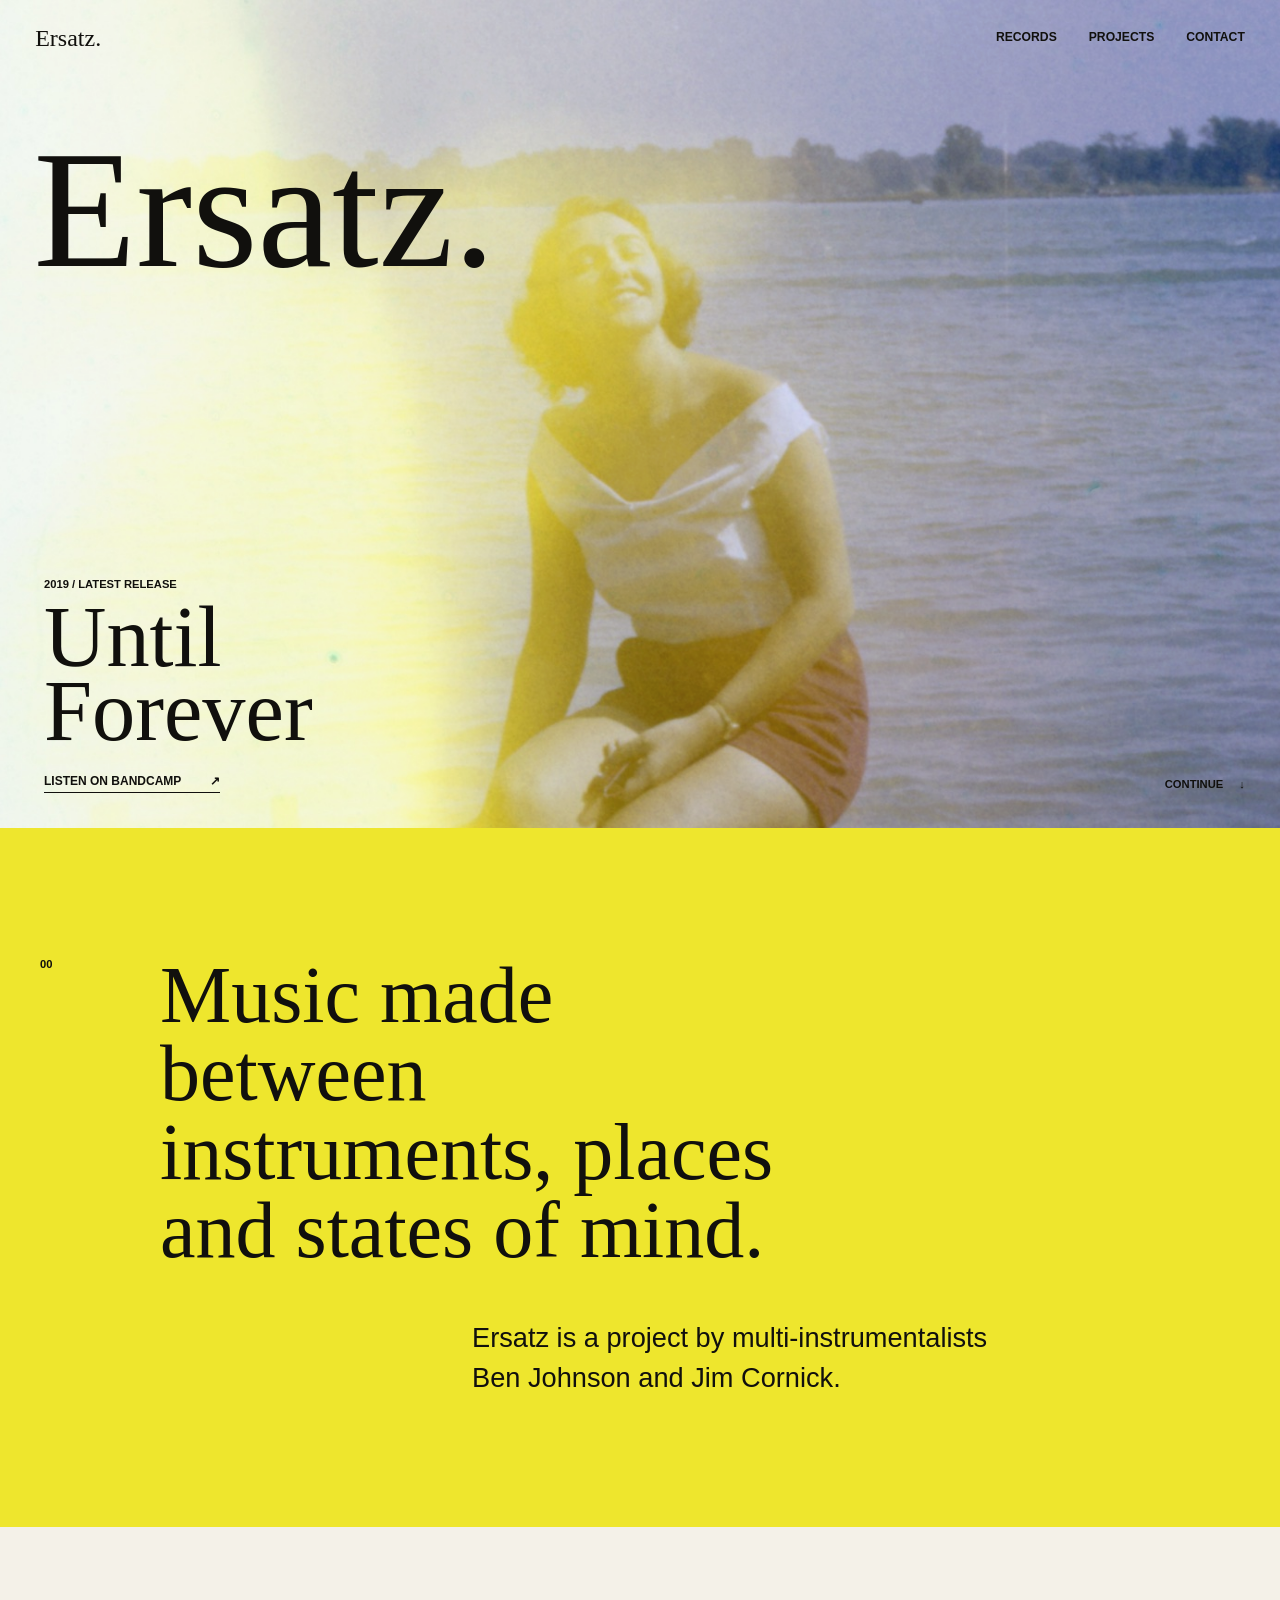
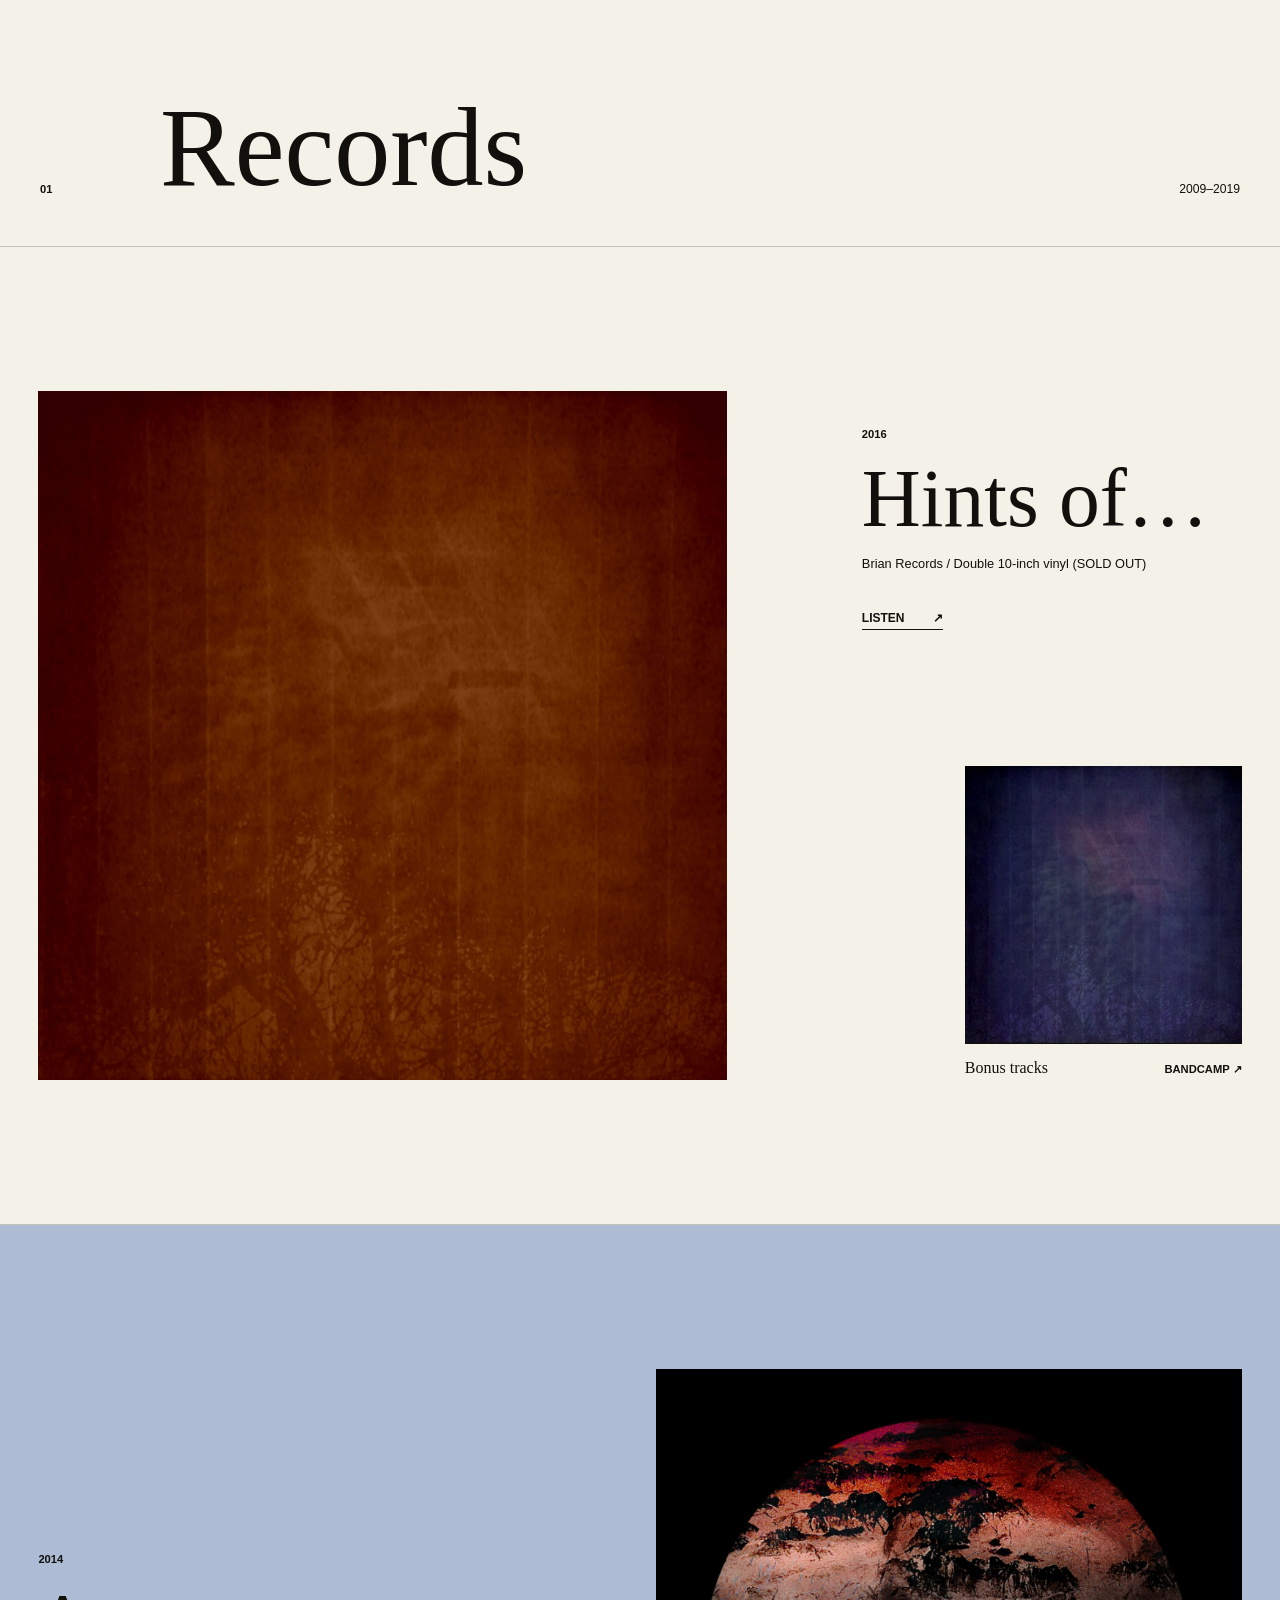
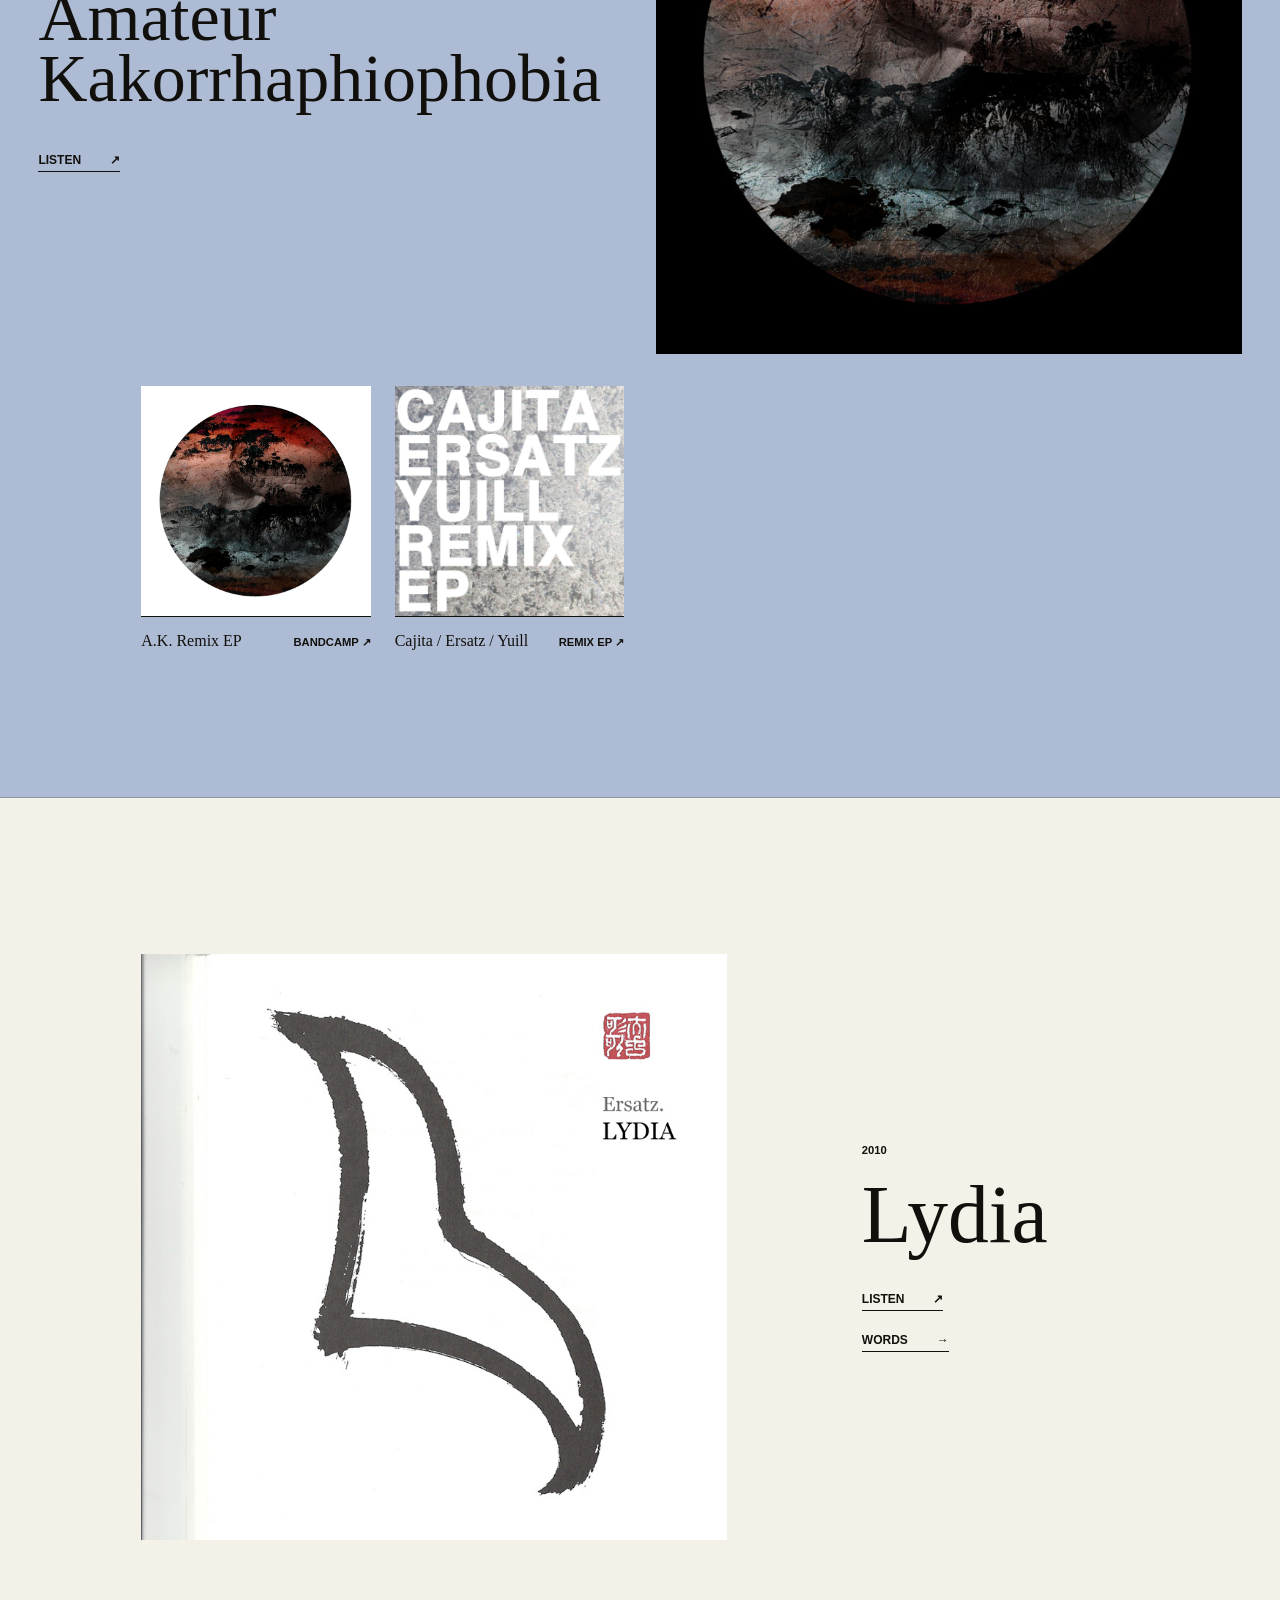
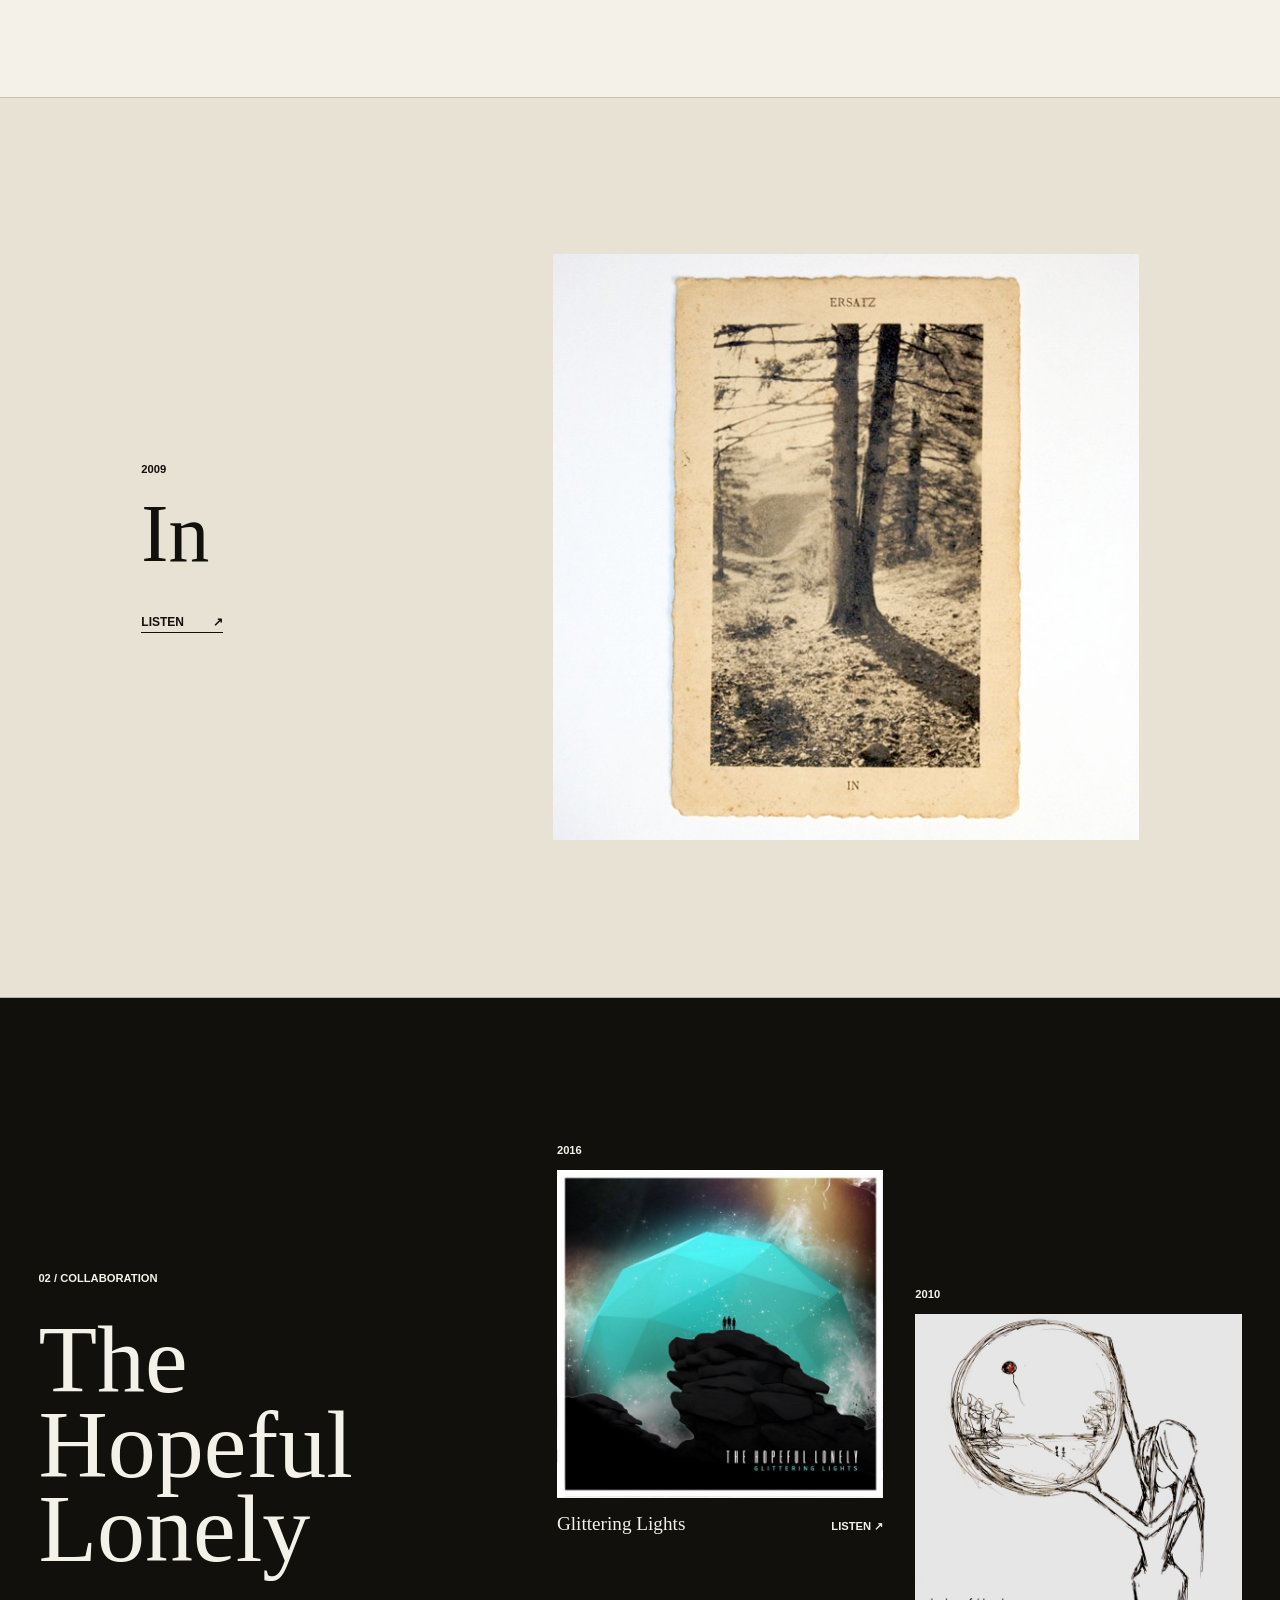
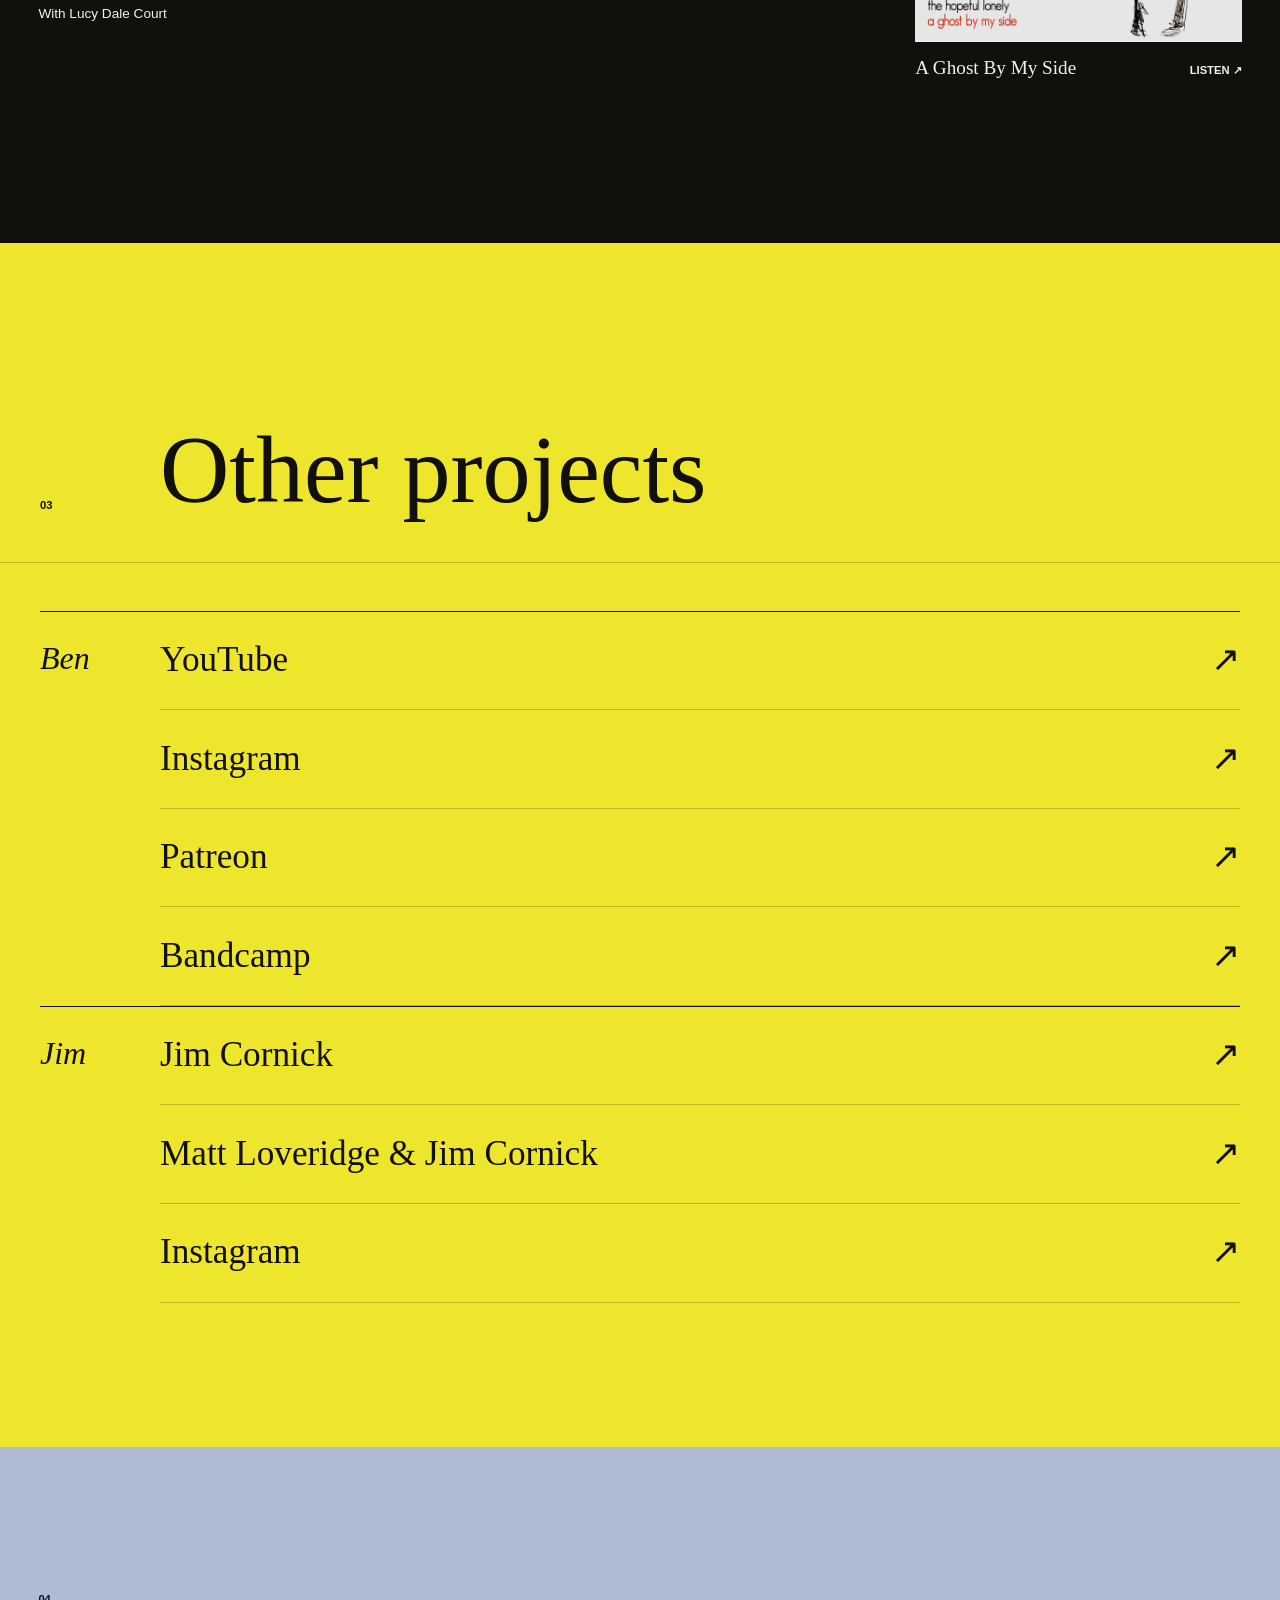
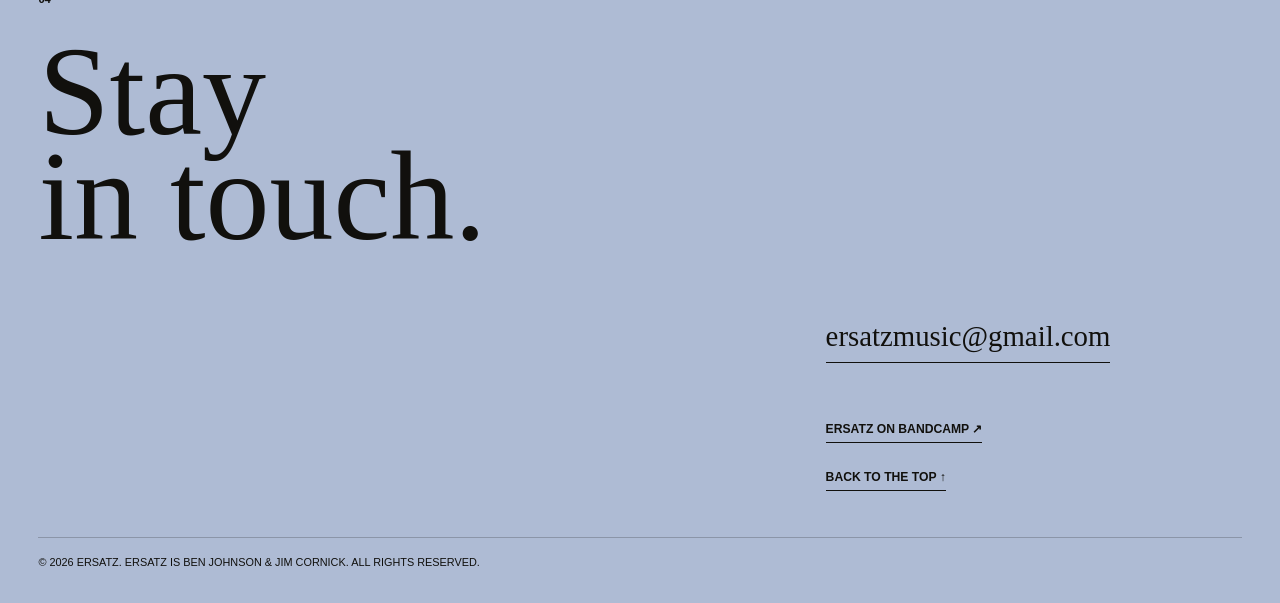
==== commit 73a2d295: "tweaks" ====
--- a/index.html
+++ b/index.html
@@ -276,6 +276,7 @@
             rel="noreferrer"
             data-reveal
           >
+            <small class="hopeful-year">2016</small>
             <img
               src="assets/images/display/glittering-lights.jpg"
               width="1400"
@@ -283,7 +284,7 @@
               loading="lazy"
               alt="Glittering Lights album cover"
             >
-            <span><strong>Glittering Lights</strong><small>2016 &nearr;</small></span>
+            <span><strong>Glittering Lights</strong><small>Listen &nearr;</small></span>
           </a>
           <a
             href="https://thehopefullonely.bandcamp.com/album/a-ghost-by-my-side"
@@ -291,6 +292,7 @@
             rel="noreferrer"
             data-reveal
           >
+            <small class="hopeful-year">2010</small>
             <img
               src="assets/images/display/a-ghost-by-my-side.jpg"
               width="1400"
@@ -298,7 +300,7 @@
               loading="lazy"
               alt="A Ghost By My Side album cover"
             >
-            <span><strong>A Ghost By My Side</strong><small>2010 &nearr;</small></span>
+            <span><strong>A Ghost By My Side</strong><small>Listen &nearr;</small></span>
           </a>
         </div>
       </section>
@@ -345,13 +347,15 @@
           <h2>Stay<br>in touch.</h2>
         </div>
         <div class="contact-details" data-reveal>
-          <p>Contact email to follow.</p>
+          <a class="contact-email" href="mailto:ersatzmusic@gmail.com">
+            ersatzmusic@gmail.com
+          </a>
           <a href="https://ersatzuk.bandcamp.com/" target="_blank" rel="noreferrer">
             Ersatz on Bandcamp <span aria-hidden="true">&nearr;</span>
           </a>
           <a href="#top">Back to the top <span aria-hidden="true">&uarr;</span></a>
         </div>
-        <p class="copyright">Ersatz / Ben Johnson &amp; Jim Cornick</p>
+        <p class="copyright">&copy; 2026 Ersatz. Ersatz is Ben Johnson &amp; Jim Cornick. All rights reserved.</p>
       </footer>
     </main>
   </body>
--- a/styles.css
+++ b/styles.css
@@ -475,6 +475,11 @@
   margin-top: 9rem;
 }
 
+.hopeful-year {
+  display: block;
+  margin-bottom: 0.75rem;
+}
+
 .hopeful-releases strong {
   font-size: 1.2rem;
 }
@@ -554,10 +559,12 @@
   margin-bottom: 4rem;
 }
 
-.contact-details p {
+.contact-details .contact-email {
   margin-bottom: 2rem;
   font-family: var(--serif);
   font-size: 1.8rem;
+  font-weight: 400;
+  text-transform: none;
 }
 
 .contact-details a {
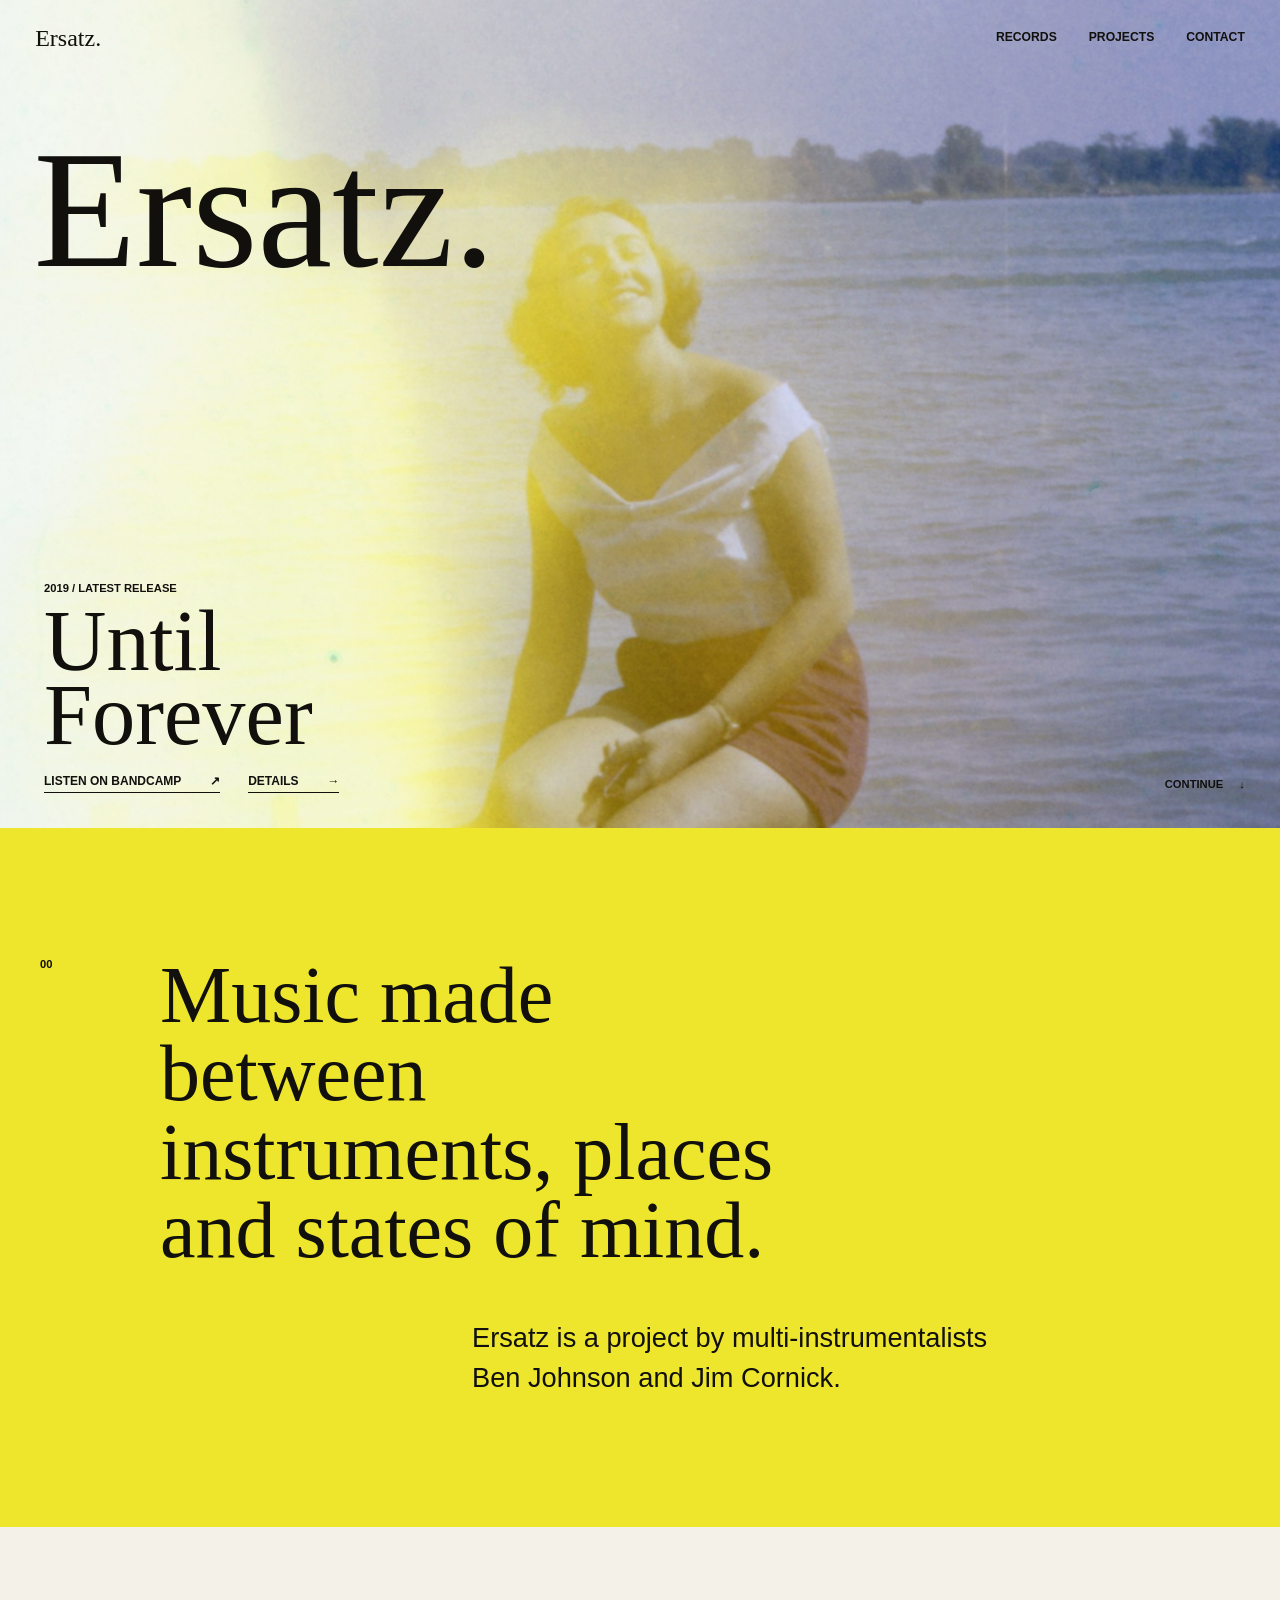
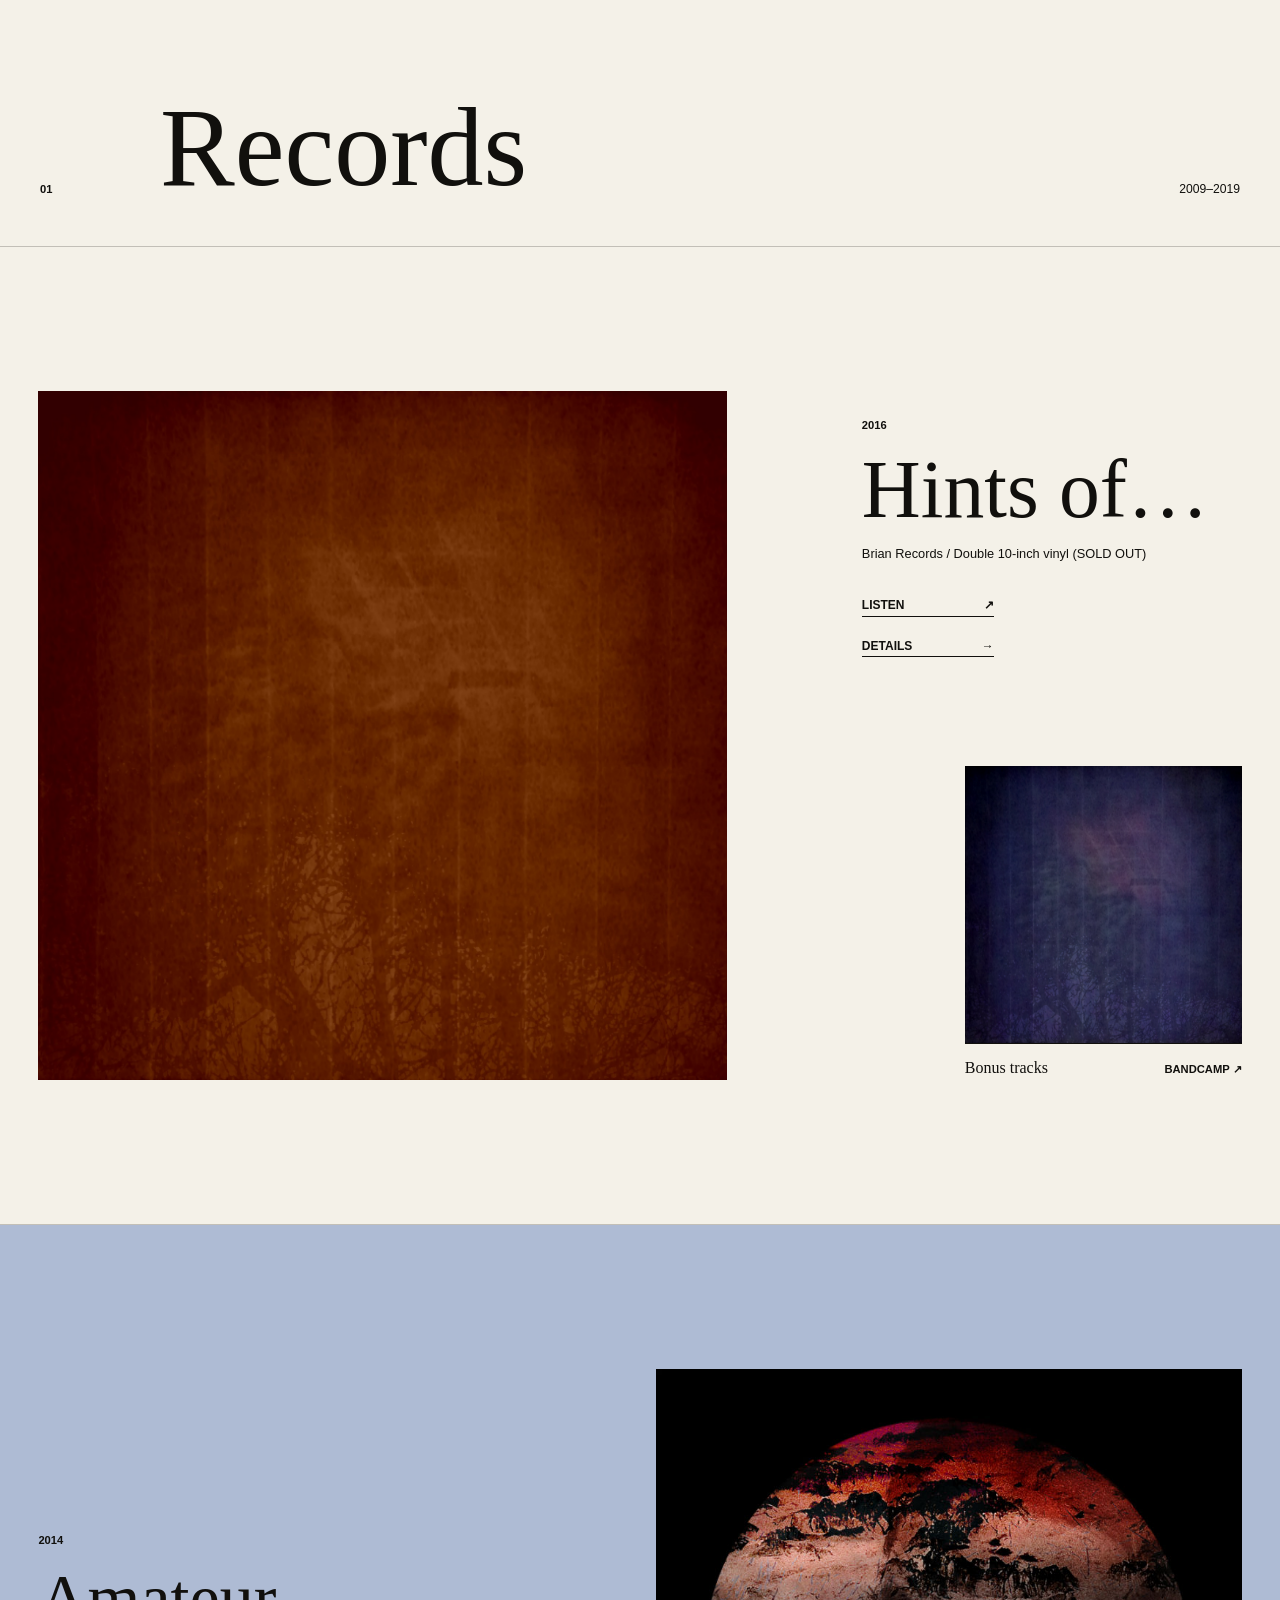
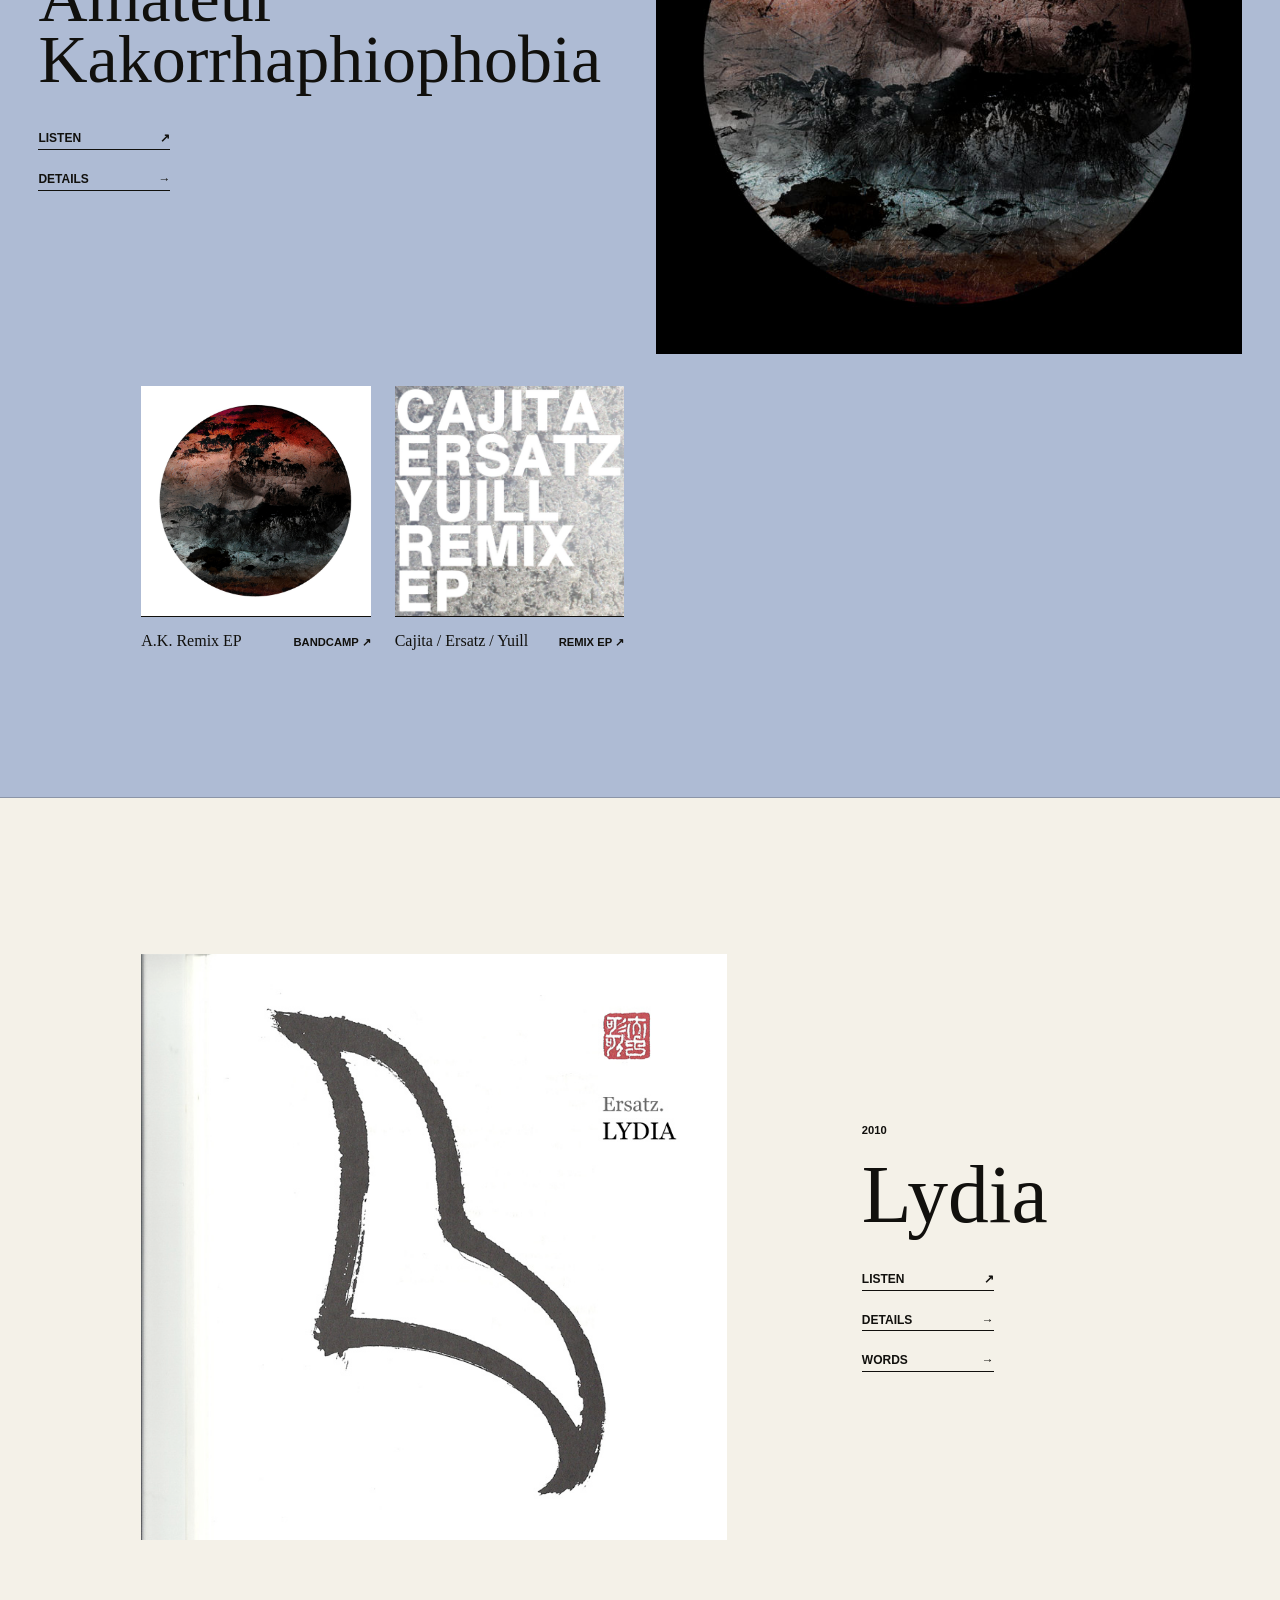
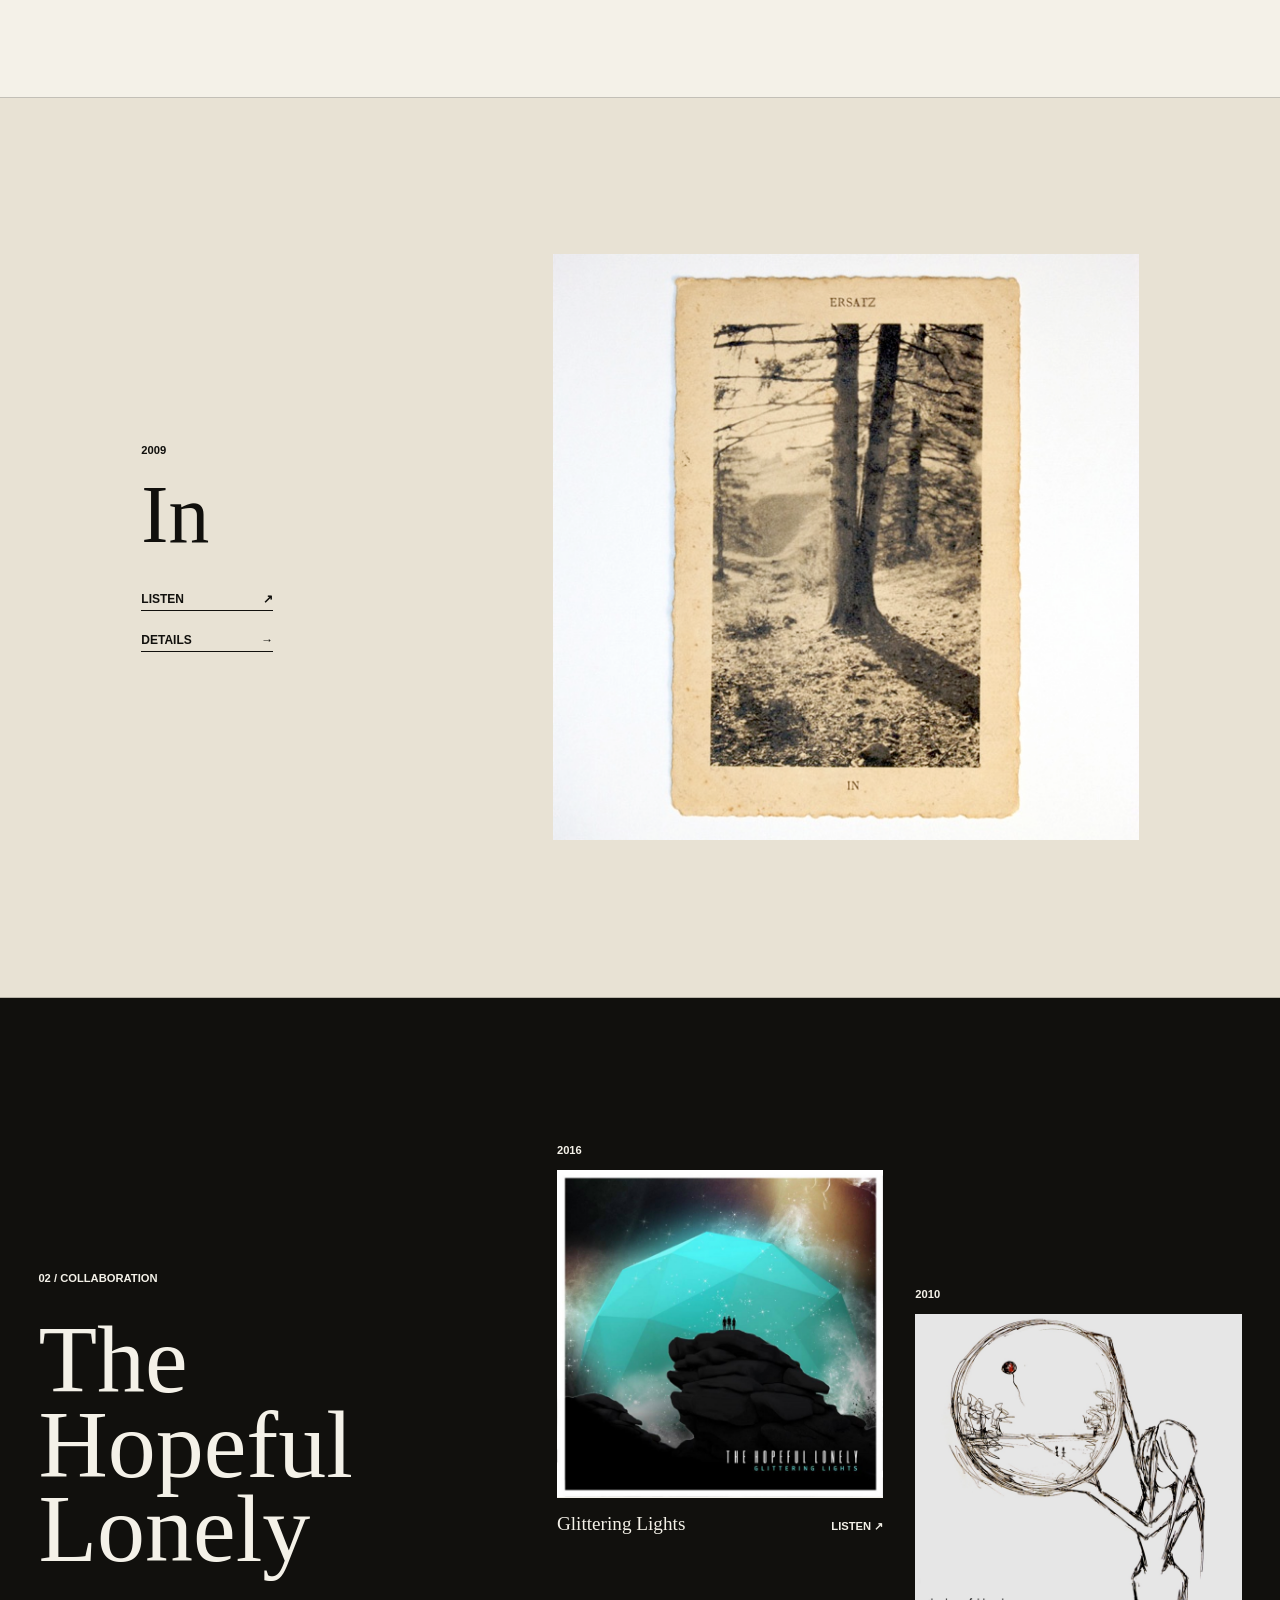
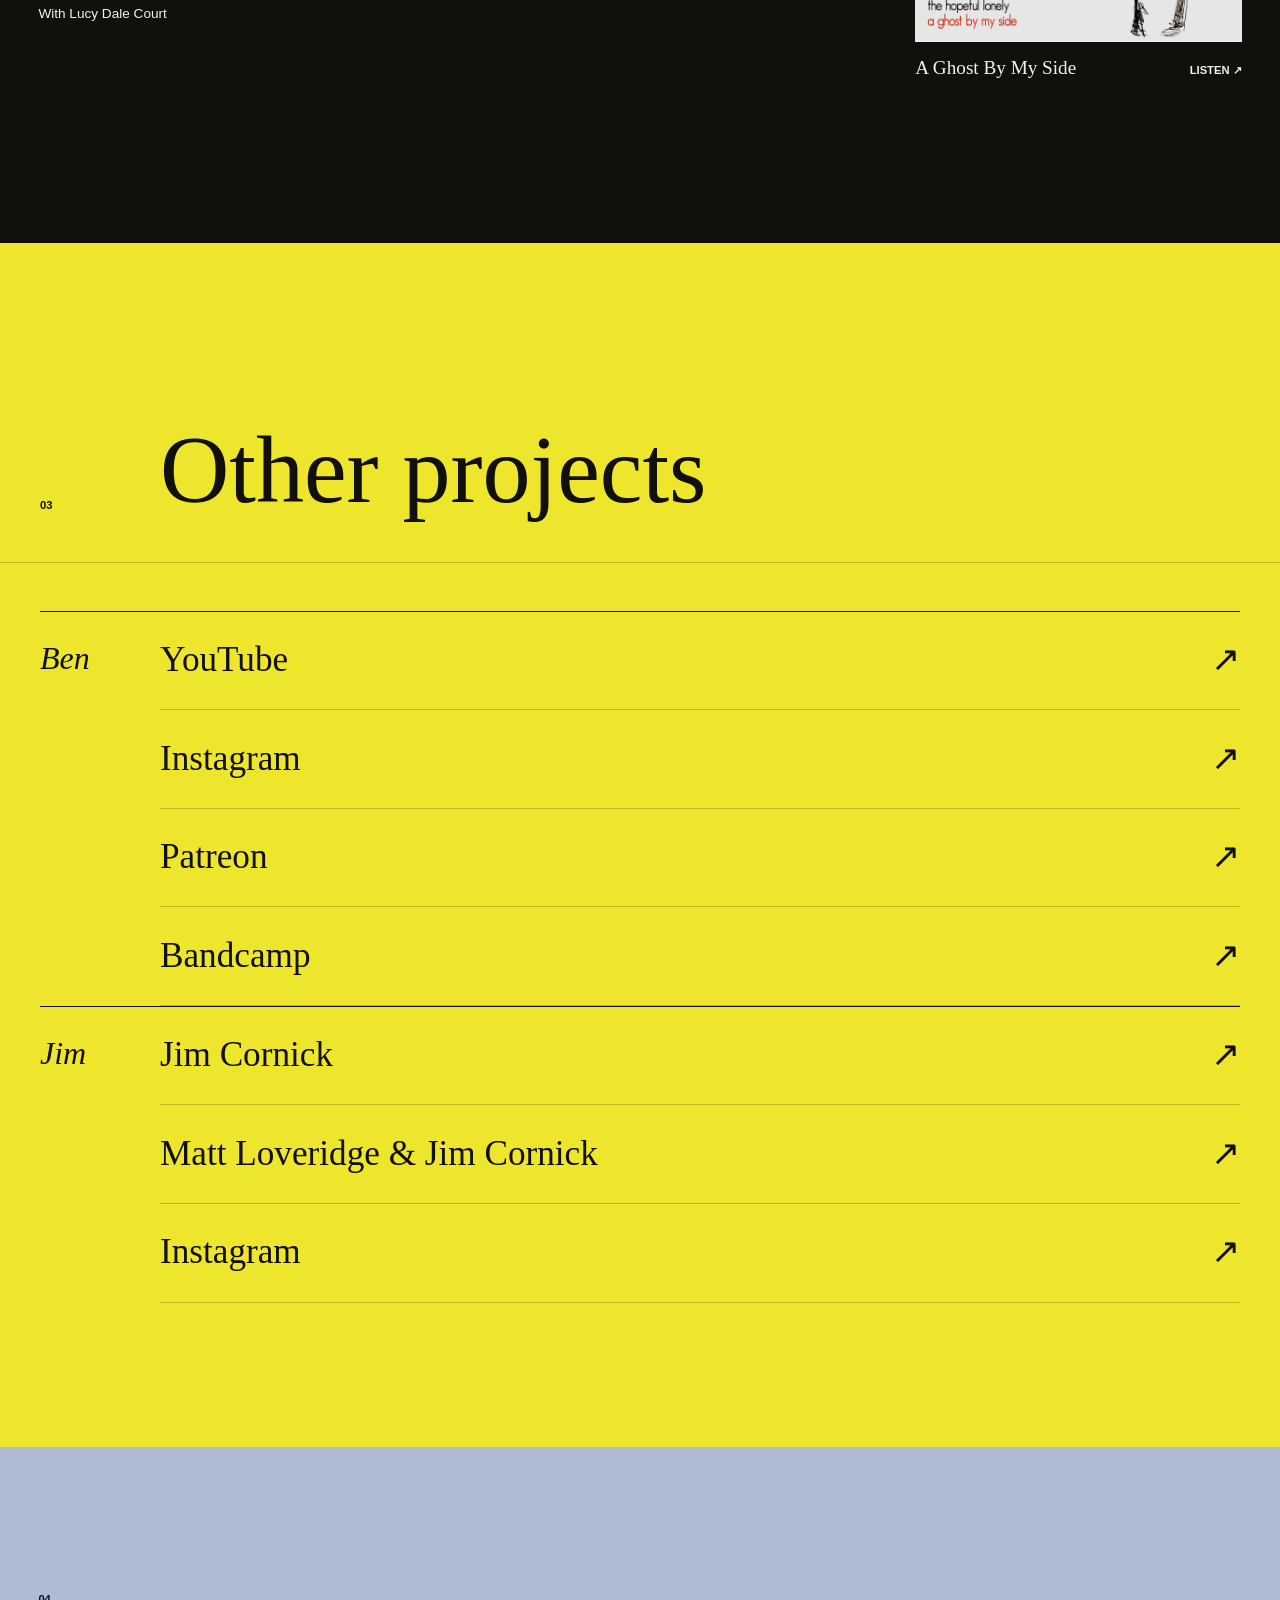
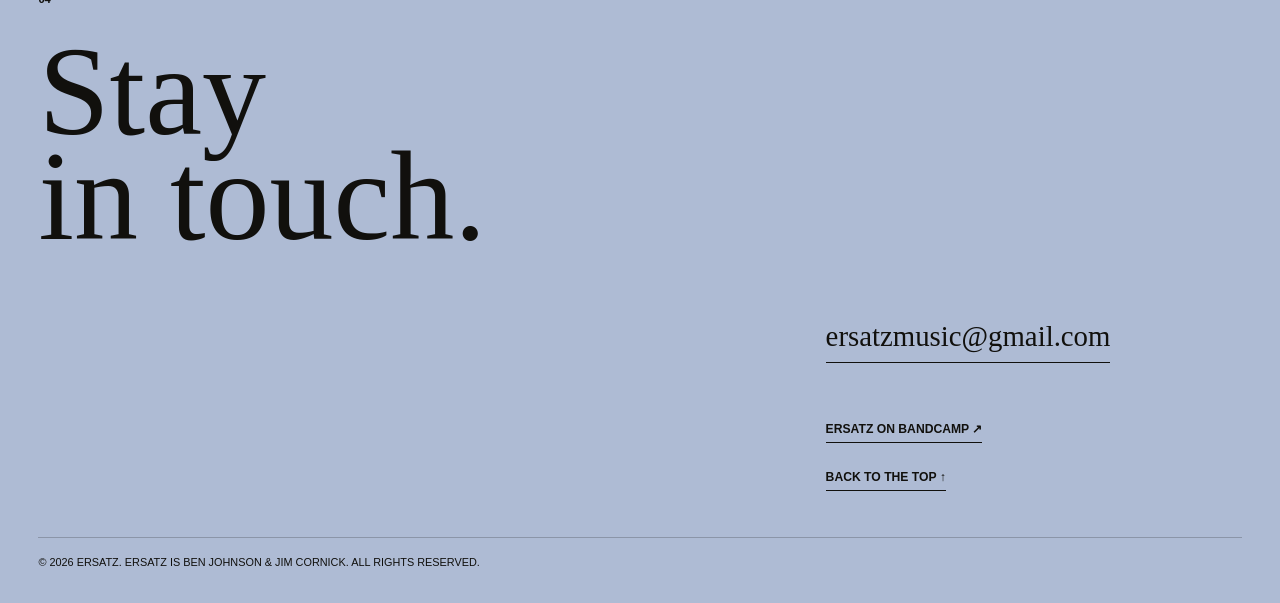
==== commit 231dd348: "metadata pages sorted" ====
--- a/index.html
+++ b/index.html
@@ -9,6 +9,9 @@
     >
     <meta name="theme-color" content="#f2e82a">
     <title>Ersatz / Ben Johnson &amp; Jim Cornick</title>
+    <link rel="icon" type="image/png" sizes="32x32" href="assets/icons/favicon-32.png">
+    <link rel="icon" type="image/png" sizes="16x16" href="assets/icons/favicon-16.png">
+    <link rel="apple-touch-icon" sizes="180x180" href="assets/icons/apple-touch-icon.png">
     <link rel="preload" as="image" href="assets/images/display/until-forever.jpg">
     <link rel="stylesheet" href="styles.css">
     <script src="site.js" defer></script>
@@ -43,14 +46,19 @@
         <div class="hero-release">
           <p class="hero-year">2019 / Latest release</p>
           <h2 id="hero-title">Until<br>Forever</h2>
-          <a
-            class="text-link hero-link"
-            href="https://ersatzuk.bandcamp.com/album/until-forever"
-            target="_blank"
-            rel="noreferrer"
-          >
-            Listen on Bandcamp <span aria-hidden="true">&nearr;</span>
-          </a>
+          <div class="hero-actions">
+            <a
+              class="text-link hero-link"
+              href="https://ersatzuk.bandcamp.com/album/until-forever"
+              target="_blank"
+              rel="noreferrer"
+            >
+              Listen on Bandcamp <span aria-hidden="true">&nearr;</span>
+            </a>
+            <a class="text-link" href="until-forever.html">
+              Details <span aria-hidden="true">&rarr;</span>
+            </a>
+          </div>
         </div>
         <a class="hero-scroll" href="#introduction" aria-label="Continue to introduction">
           <span>Continue</span>
@@ -96,14 +104,19 @@
             <p class="release-index">2016</p>
             <h3>Hints of&hellip;</h3>
             <p class="release-note">Brian Records / Double 10-inch vinyl (SOLD OUT)</p>
-            <a
-              class="text-link"
-              href="https://ersatzuk.bandcamp.com/album/hints-of"
-              target="_blank"
-              rel="noreferrer"
-            >
-              Listen <span aria-hidden="true">&nearr;</span>
-            </a>
+            <div class="release-links">
+              <a
+                class="text-link"
+                href="https://ersatzuk.bandcamp.com/album/hints-of"
+                target="_blank"
+                rel="noreferrer"
+              >
+                Listen <span aria-hidden="true">&nearr;</span>
+              </a>
+              <a class="text-link" href="hints-of.html">
+                Details <span aria-hidden="true">&rarr;</span>
+              </a>
+            </div>
           </div>
           <a
             class="edition edition-hints"
@@ -130,14 +143,19 @@
           <div class="release-copy" data-reveal>
             <p class="release-index">2014</p>
             <h3>Amateur<br><span class="long-title">Kakorrhaphiophobia</span></h3>
-            <a
-              class="text-link"
-              href="https://ersatzuk.bandcamp.com/album/amateur-kakorrhaphiophobia"
-              target="_blank"
-              rel="noreferrer"
-            >
-              Listen <span aria-hidden="true">&nearr;</span>
-            </a>
+            <div class="release-links">
+              <a
+                class="text-link"
+                href="https://ersatzuk.bandcamp.com/album/amateur-kakorrhaphiophobia"
+                target="_blank"
+                rel="noreferrer"
+              >
+                Listen <span aria-hidden="true">&nearr;</span>
+              </a>
+              <a class="text-link" href="amateur-kakorrhaphiophobia.html">
+                Details <span aria-hidden="true">&rarr;</span>
+              </a>
+            </div>
           </div>
           <a
             class="release-art"
@@ -224,6 +242,9 @@
               >
                 Listen <span aria-hidden="true">&nearr;</span>
               </a>
+              <a class="text-link" href="lydia.html">
+                Details <span aria-hidden="true">&rarr;</span>
+              </a>
               <a class="text-link" href="lydia-words.html">
                 Words <span aria-hidden="true">&rarr;</span>
               </a>
@@ -235,14 +256,19 @@
           <div class="release-copy" data-reveal>
             <p class="release-index">2009</p>
             <h3>In</h3>
-            <a
-              class="text-link"
-              href="https://ersatzuk.bandcamp.com/album/in"
-              target="_blank"
-              rel="noreferrer"
-            >
-              Listen <span aria-hidden="true">&nearr;</span>
-            </a>
+            <div class="release-links">
+              <a
+                class="text-link"
+                href="https://ersatzuk.bandcamp.com/album/in"
+                target="_blank"
+                rel="noreferrer"
+              >
+                Listen <span aria-hidden="true">&nearr;</span>
+              </a>
+              <a class="text-link" href="in.html">
+                Details <span aria-hidden="true">&rarr;</span>
+              </a>
+            </div>
           </div>
           <a
             class="release-art"
--- a/styles.css
+++ b/styles.css
@@ -231,6 +231,13 @@
   text-transform: uppercase;
 }
 
+.hero-actions {
+  display: flex;
+  flex-wrap: wrap;
+  gap: 1.25rem 1.75rem;
+  align-items: flex-start;
+}
+
 .hero-scroll {
   right: 2.2rem;
   bottom: 2.2rem;
@@ -350,6 +357,11 @@
   flex-direction: column;
   gap: 1.25rem;
   align-items: flex-start;
+  width: 8.25rem;
+}
+
+.release-links .text-link {
+  width: 100%;
 }
 
 .release-hints .release-art {
@@ -599,7 +611,7 @@
 
 .words-page {
   min-height: 100vh;
-  background: var(--pale);
+  background: #f5f2e9;
 }
 
 .words-header {
@@ -636,22 +648,23 @@
   flex-direction: column;
   justify-content: center;
   height: 100vh;
-  padding: 3vw;
-  background: var(--blue);
+  padding: 2.5vw;
+  overflow: hidden;
+  background: #e9e5da;
 }
 
 .words-art img {
-  width: min(100%, calc(100vh - 11rem));
+  width: min(110%, calc(100vh - 5rem));
+  max-width: none;
   aspect-ratio: 1;
-  margin: 0 auto;
-  object-fit: cover;
+  margin-left: -4%;
+  object-fit: contain;
 }
 
 .words-art figcaption {
-  width: min(100%, calc(100vh - 11rem));
-  margin-top: 0.7rem;
-  margin-right: auto;
-  margin-left: auto;
+  position: absolute;
+  bottom: 2rem;
+  left: 2.5vw;
   font-size: 0.68rem;
   text-transform: uppercase;
 }
@@ -678,6 +691,29 @@
 
 .lyric-text p + p {
   margin-top: 1.9rem;
+}
+
+.sung-line {
+  position: relative;
+  z-index: 0;
+  display: inline-block;
+  color: inherit;
+  background: none;
+}
+
+.sung-line::before {
+  position: absolute;
+  z-index: -1;
+  top: 0.18em;
+  right: -0.42em;
+  bottom: -0.04em;
+  left: -0.28em;
+  background: url("assets/images/marks/lydia-highlight-brush.png") center / 100% 100% no-repeat;
+  content: "";
+  mix-blend-mode: multiply;
+  opacity: 0.16;
+  transform: rotate(-0.6deg);
+  transform-origin: left center;
 }
 
 .verse-indent {
@@ -1012,14 +1048,21 @@
   .words-art {
     position: relative;
     top: auto;
-    display: block;
+    display: flex;
+    min-height: min(76svh, 640px);
     height: auto;
     padding: 1.2rem;
   }
 
-  .words-art img,
+  .words-art img {
+    width: 112%;
+    max-width: none;
+    margin-left: -6%;
+  }
+
   .words-art figcaption {
-    width: 100%;
+    bottom: 1rem;
+    left: 1.2rem;
   }
 
   .words-copy {
@@ -1067,6 +1110,12 @@
 
   .project-list a {
     font-size: 1.28rem;
+  }
+}
+
+@media (max-width: 360px) {
+  .contact-details .contact-email {
+    font-size: 1.55rem;
   }
 }
 
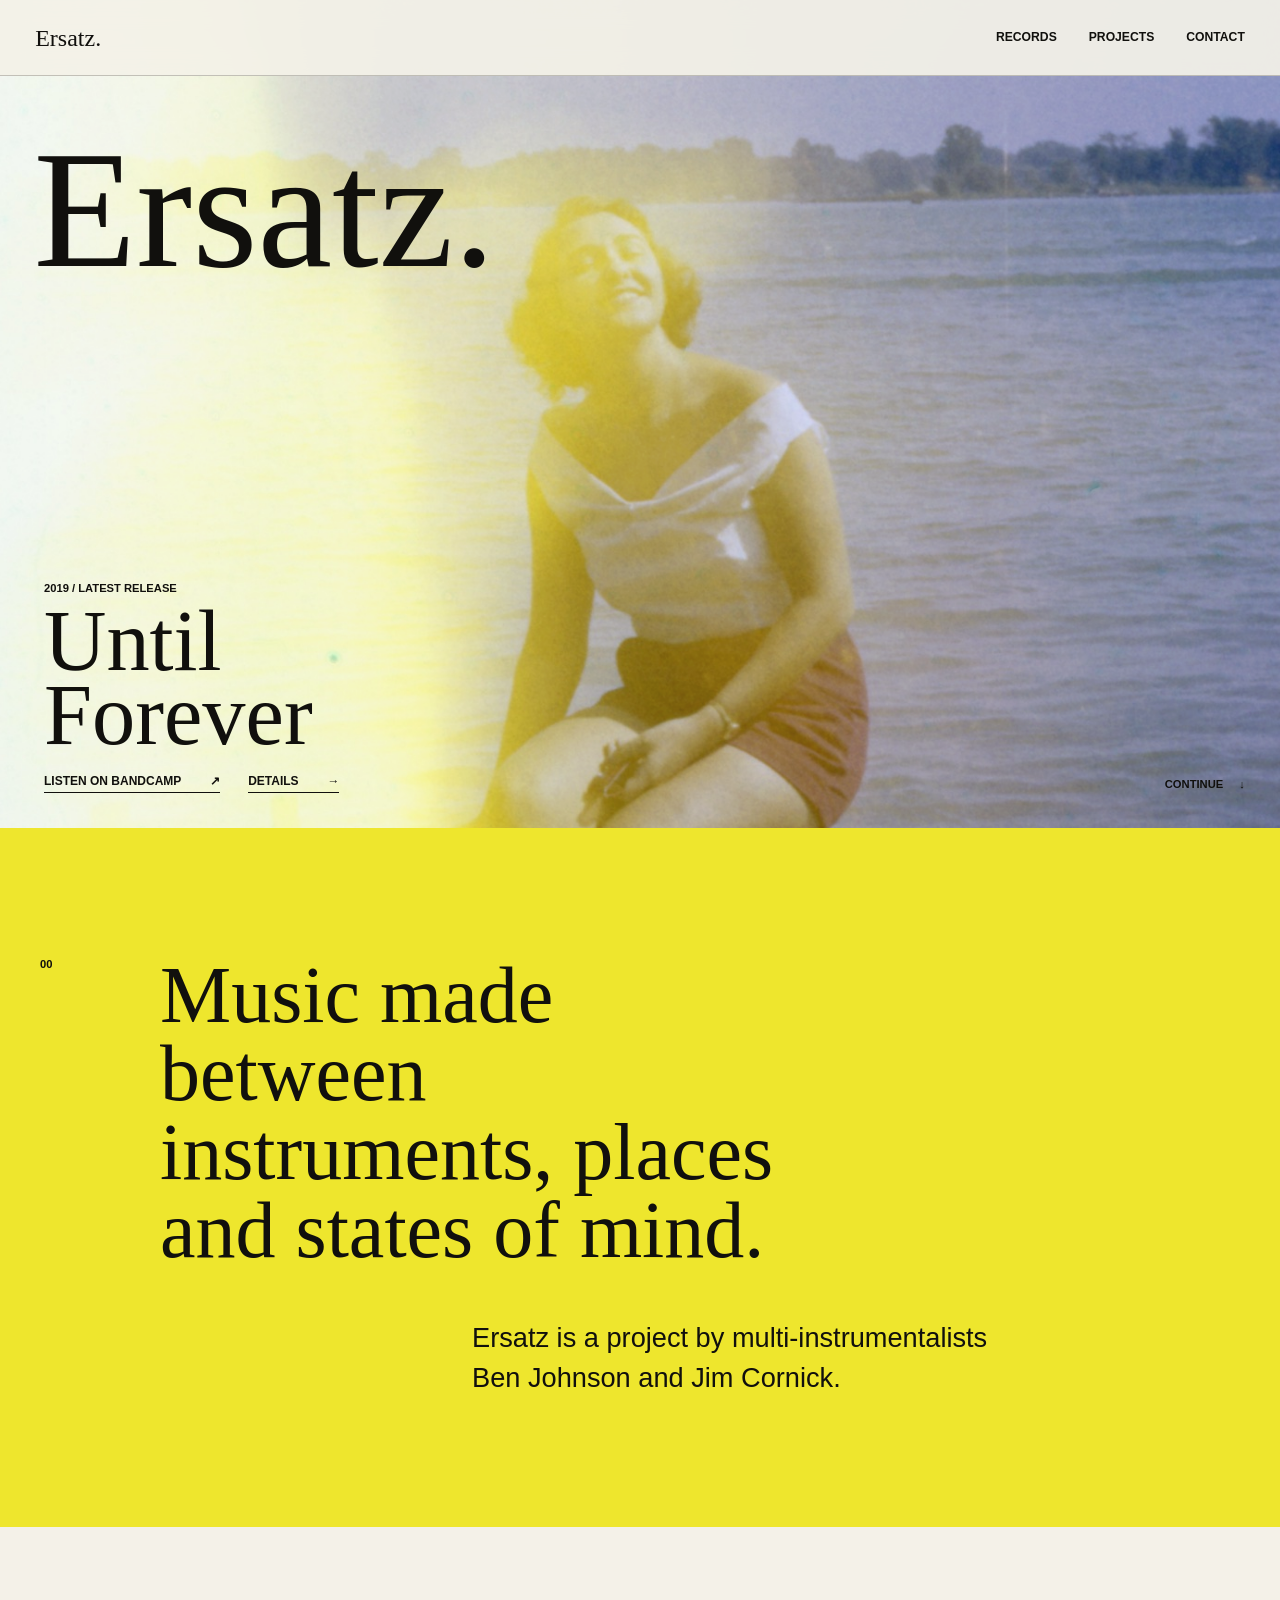
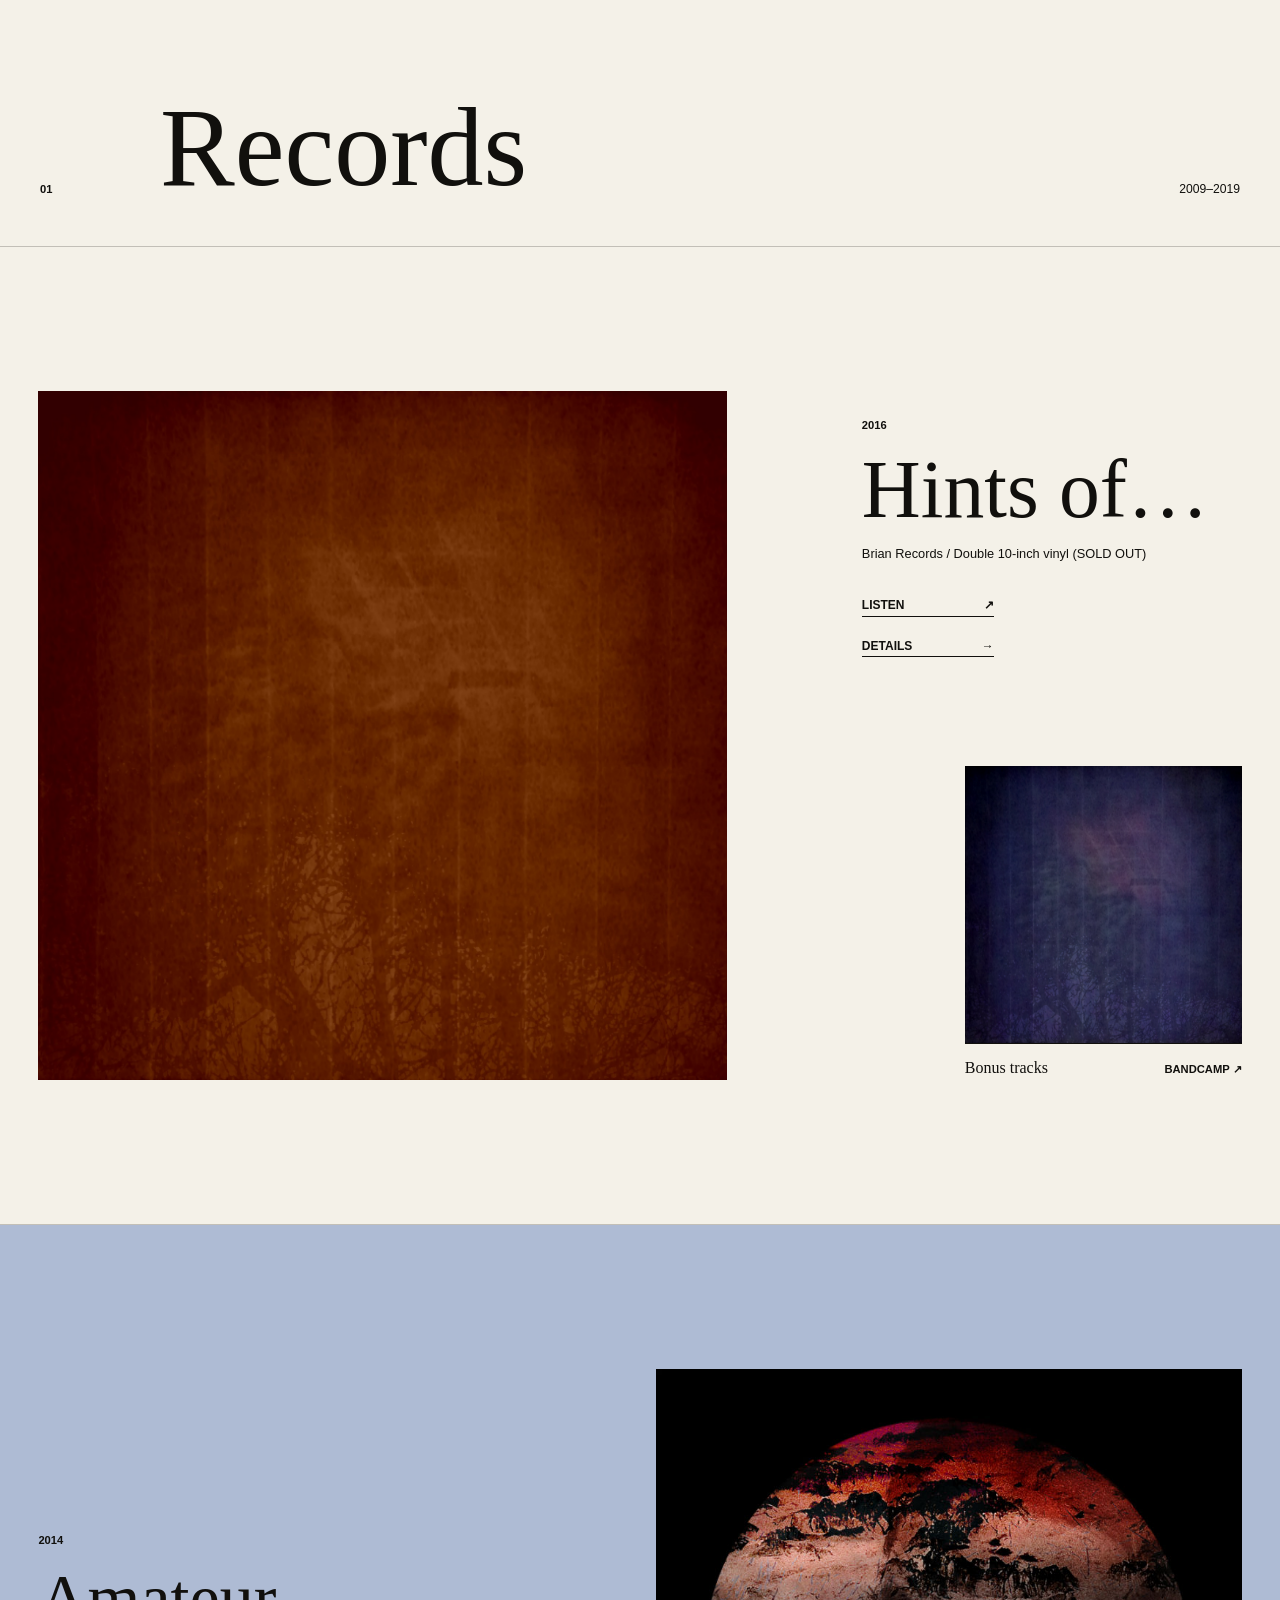
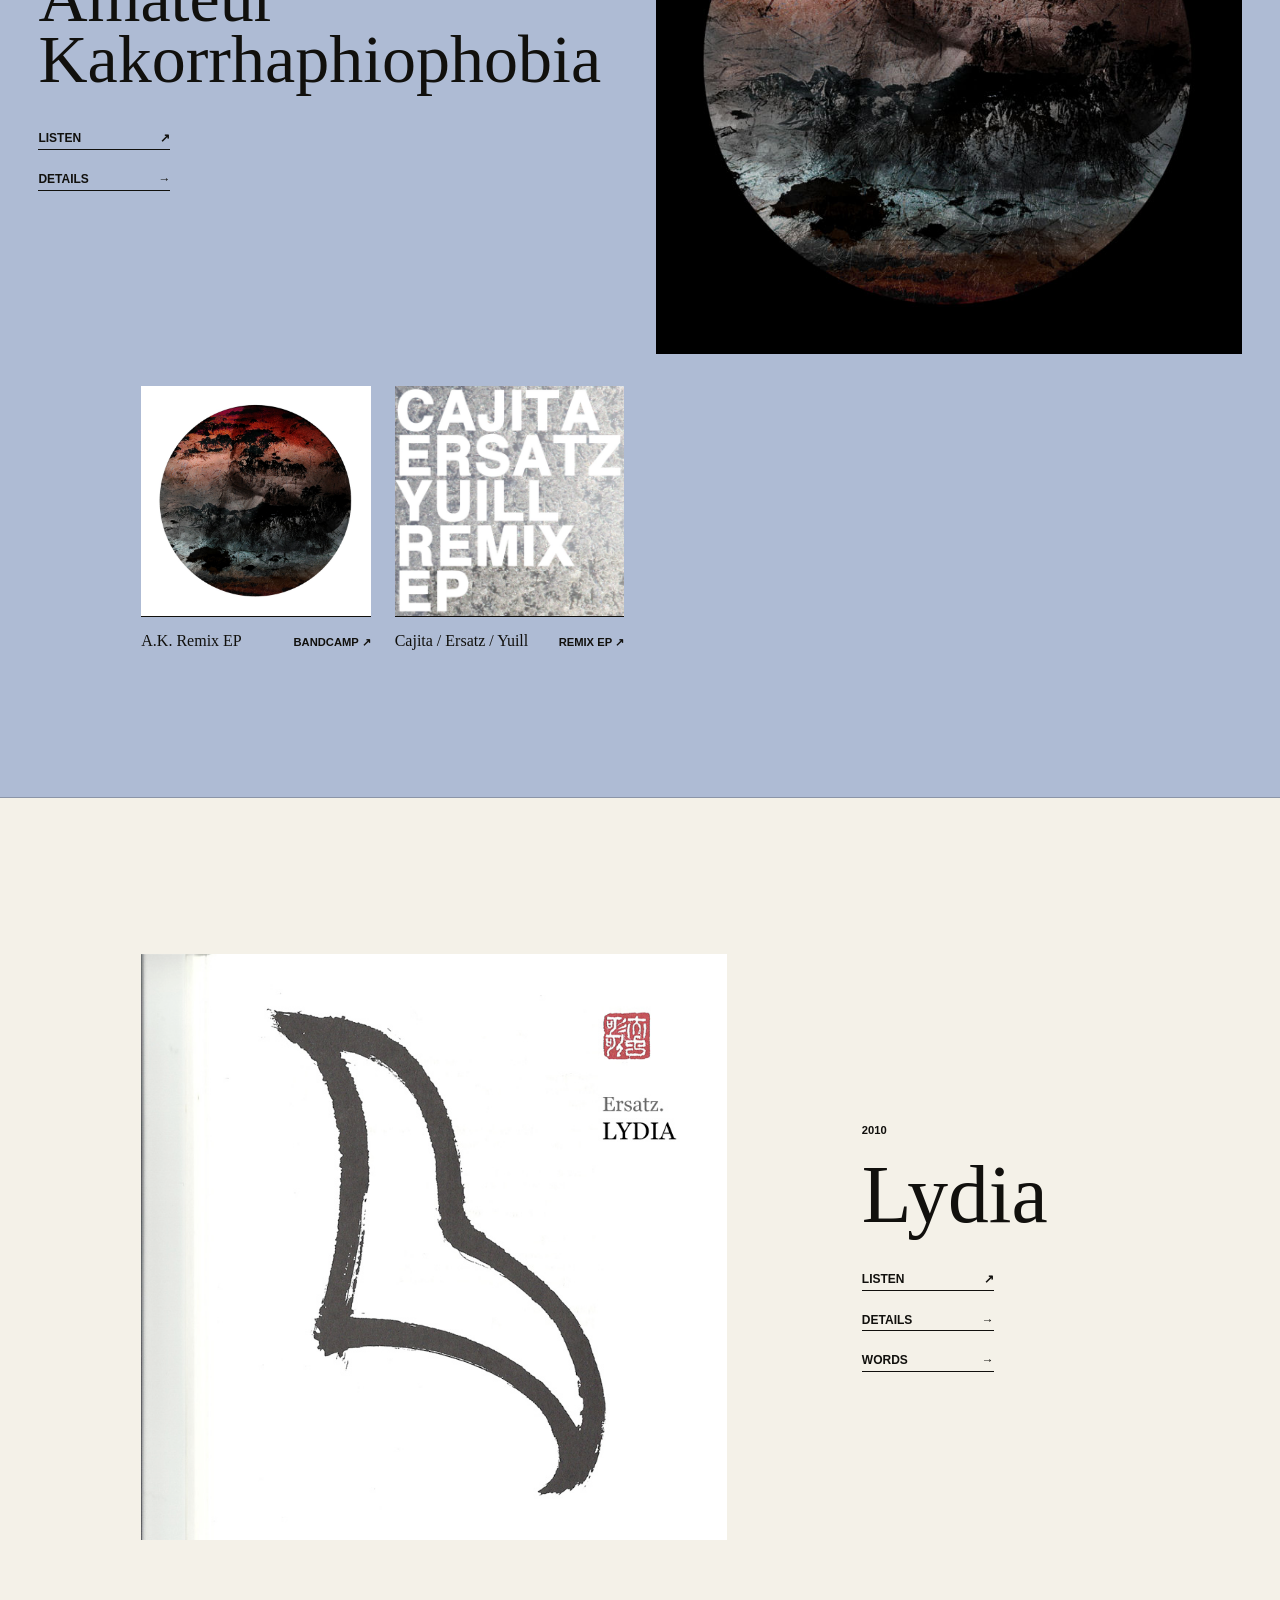
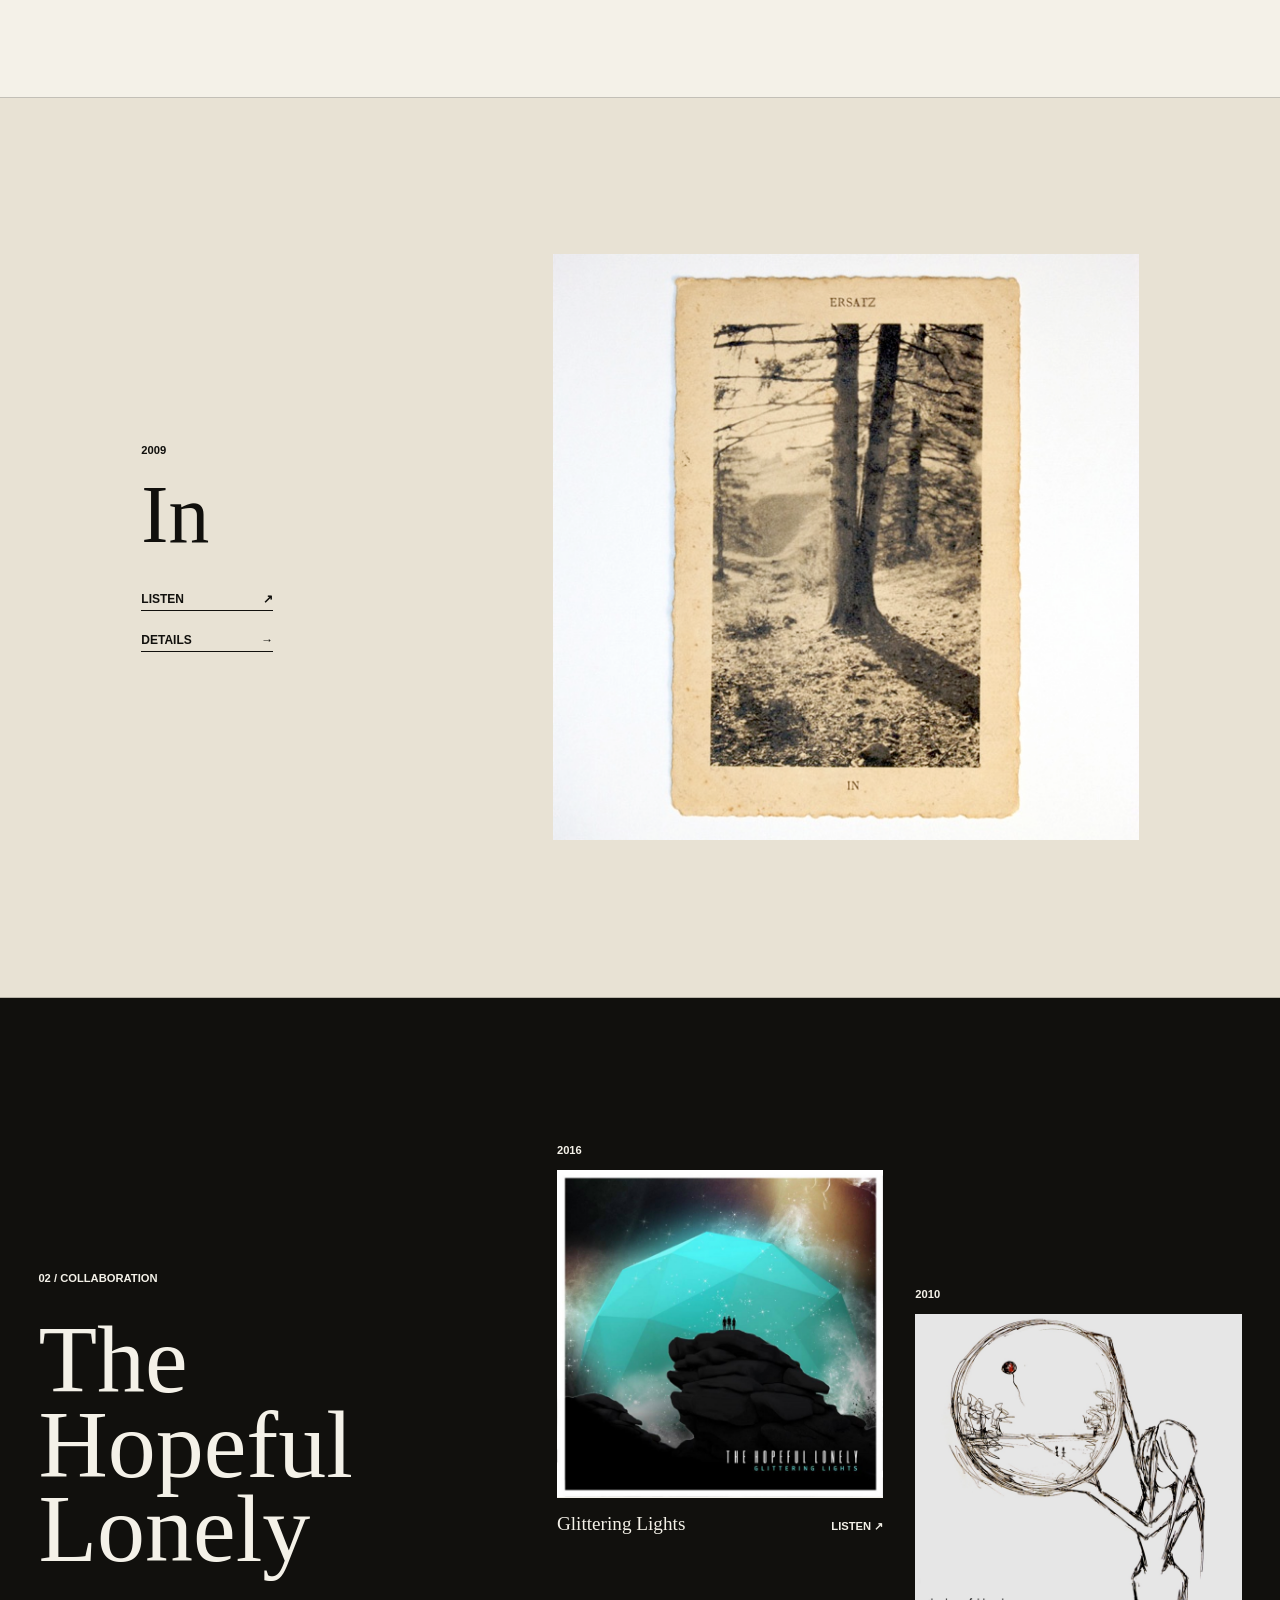
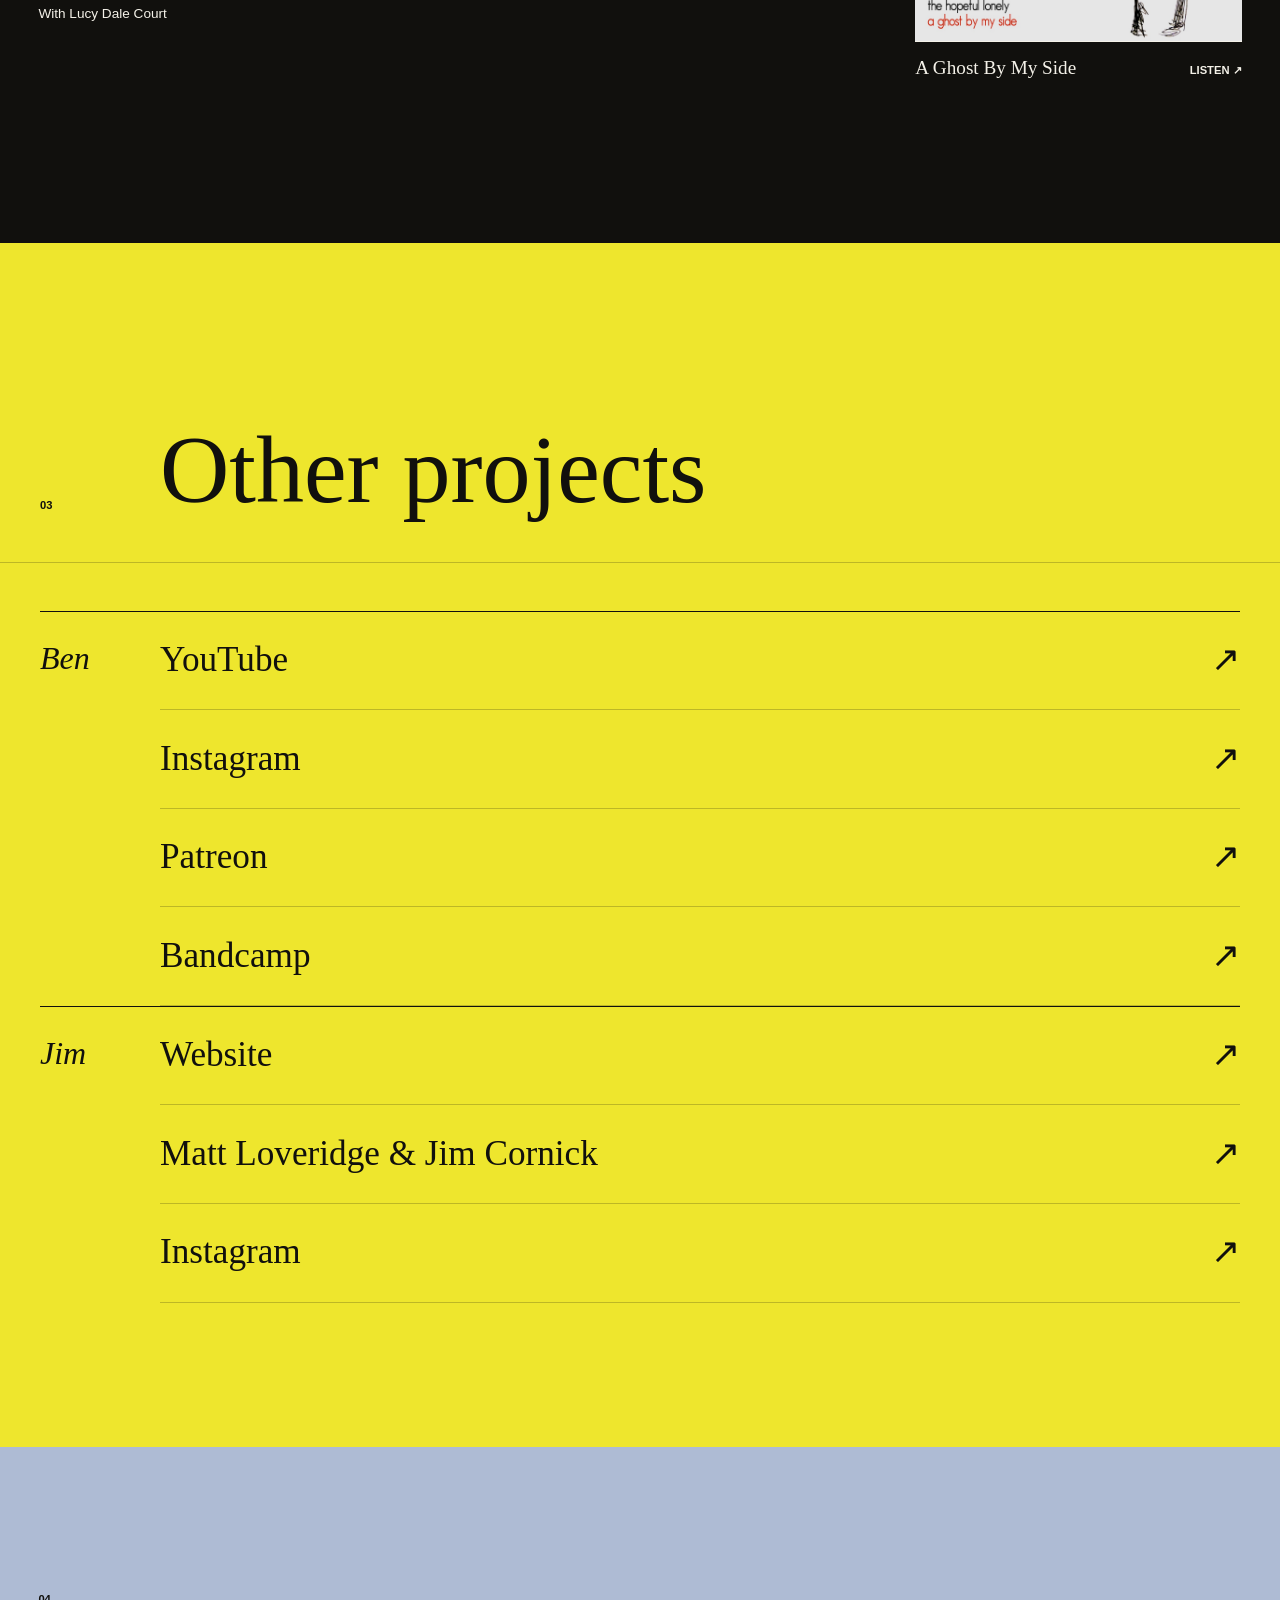
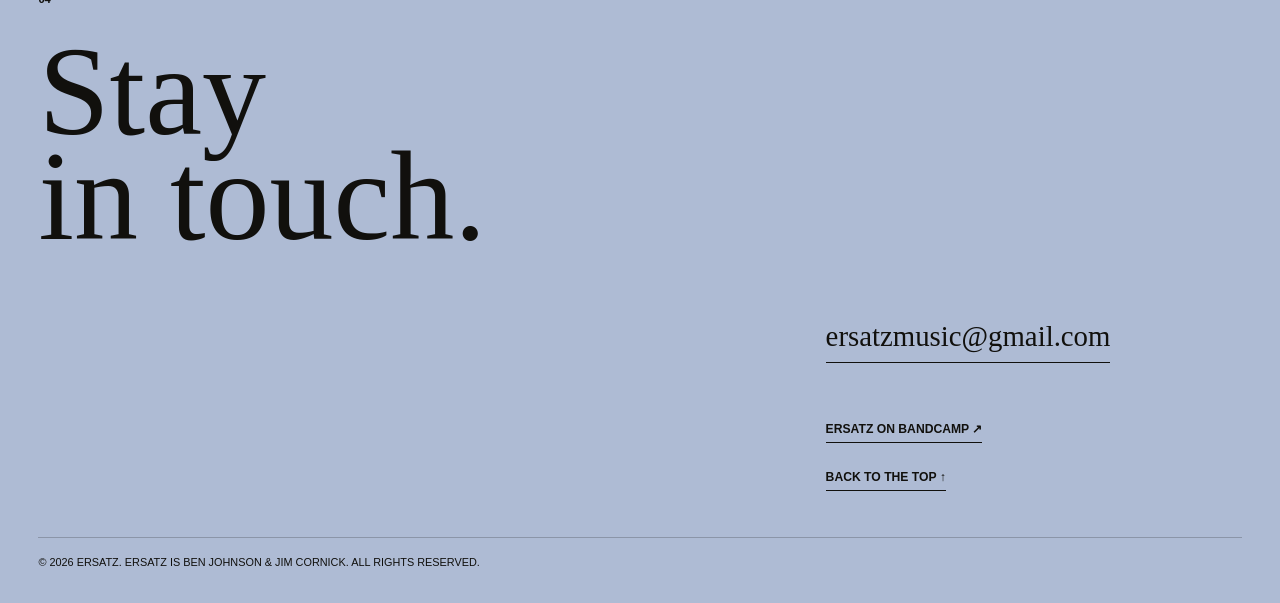
==== commit 077e387b: "changes" ====
--- a/index.html
+++ b/index.html
@@ -356,7 +356,7 @@
         <div class="project-list" data-reveal>
           <p class="project-owner">Jim</p>
           <a href="https://www.jimcornick.com/" target="_blank" rel="noreferrer">
-            <span>Jim Cornick</span><span aria-hidden="true">&nearr;</span>
+            <span>Website</span><span aria-hidden="true">&nearr;</span>
           </a>
           <a href="https://www.loveridgecornick.com/" target="_blank" rel="noreferrer">
             <span>Matt Loveridge &amp; Jim Cornick</span><span aria-hidden="true">&nearr;</span>
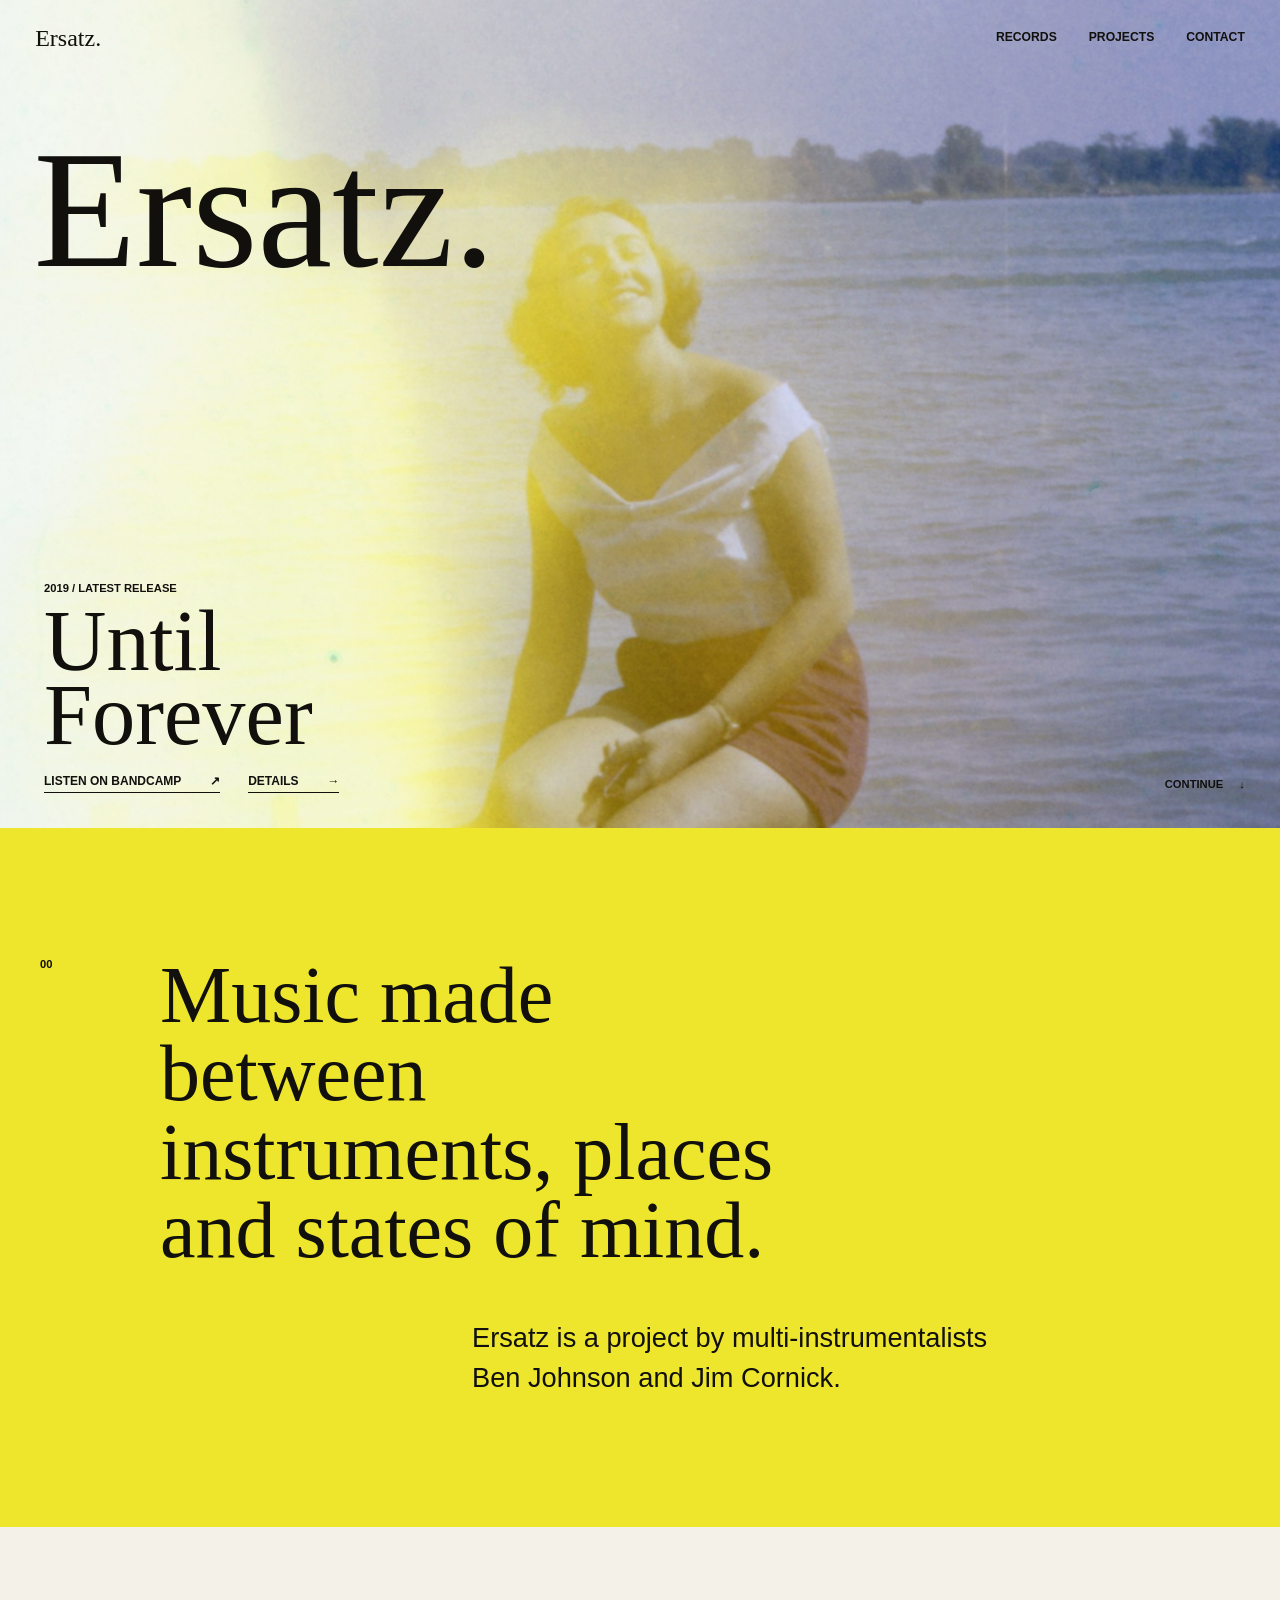
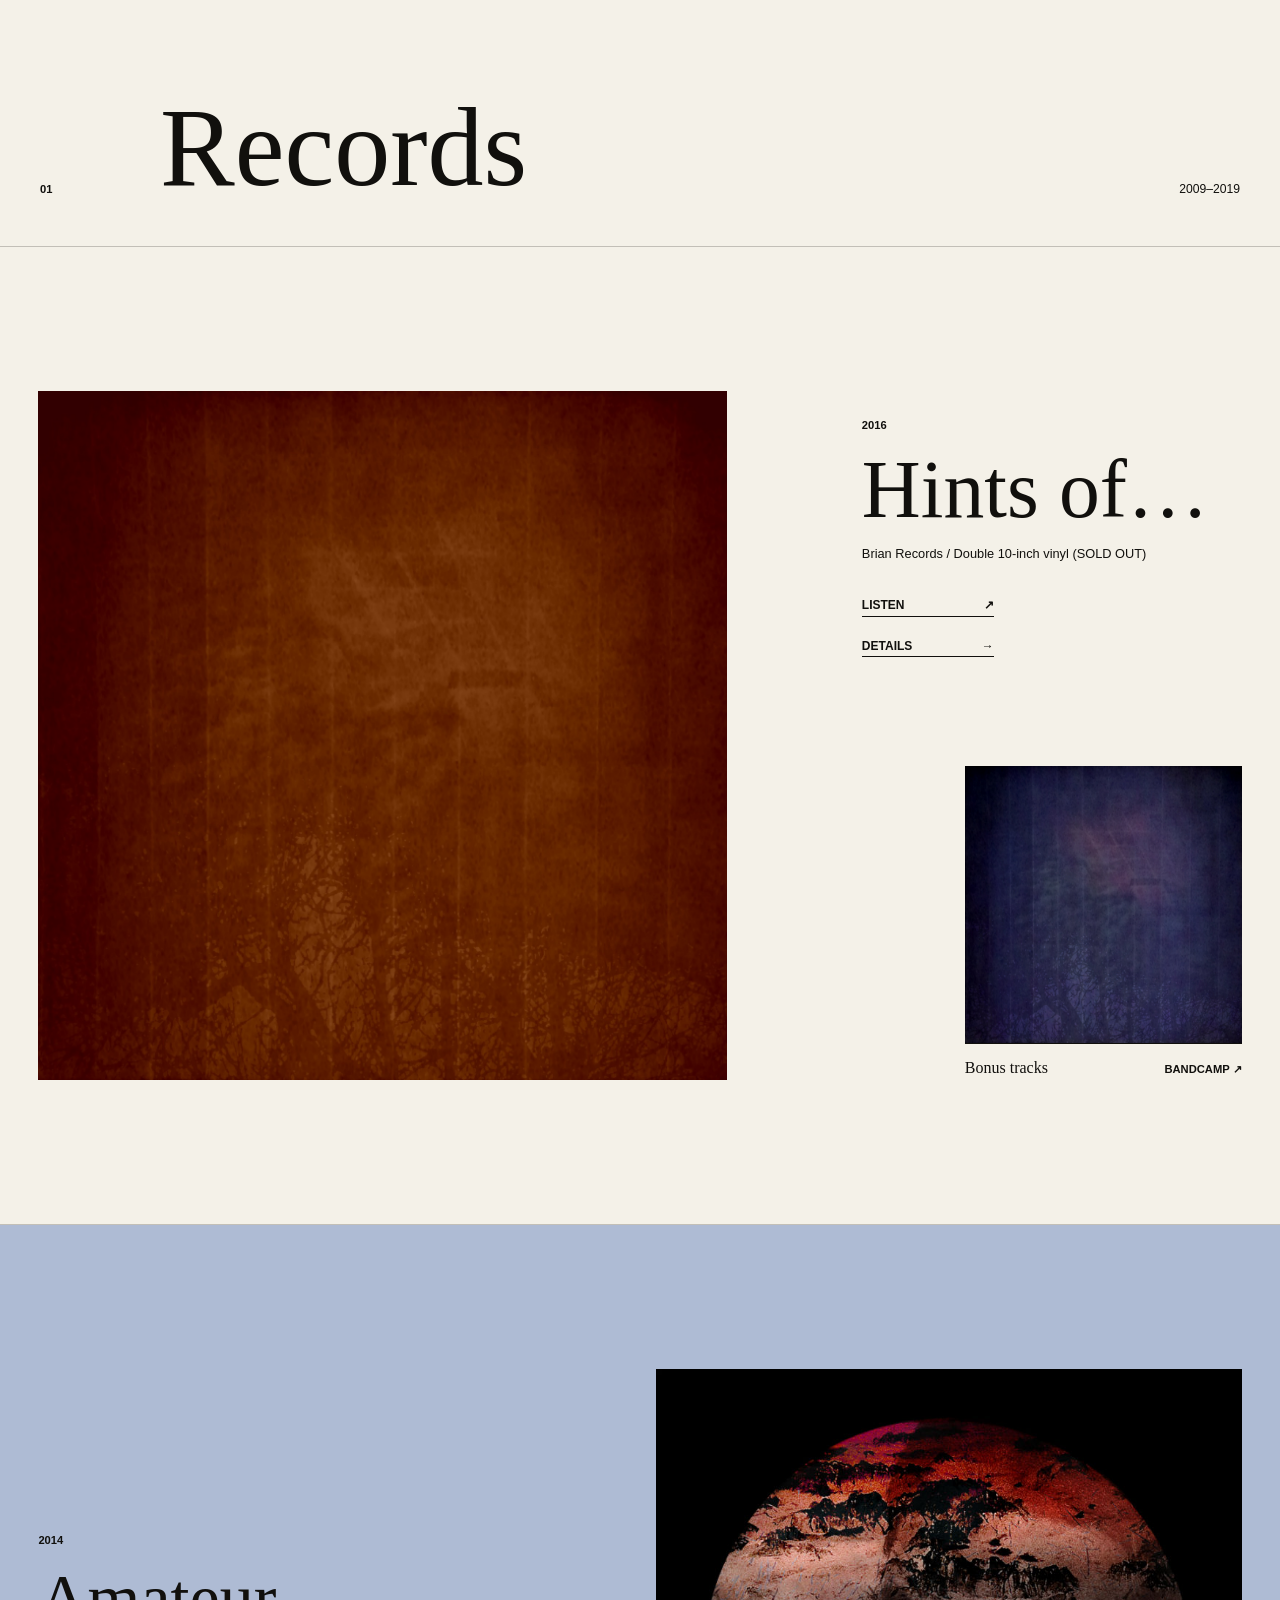
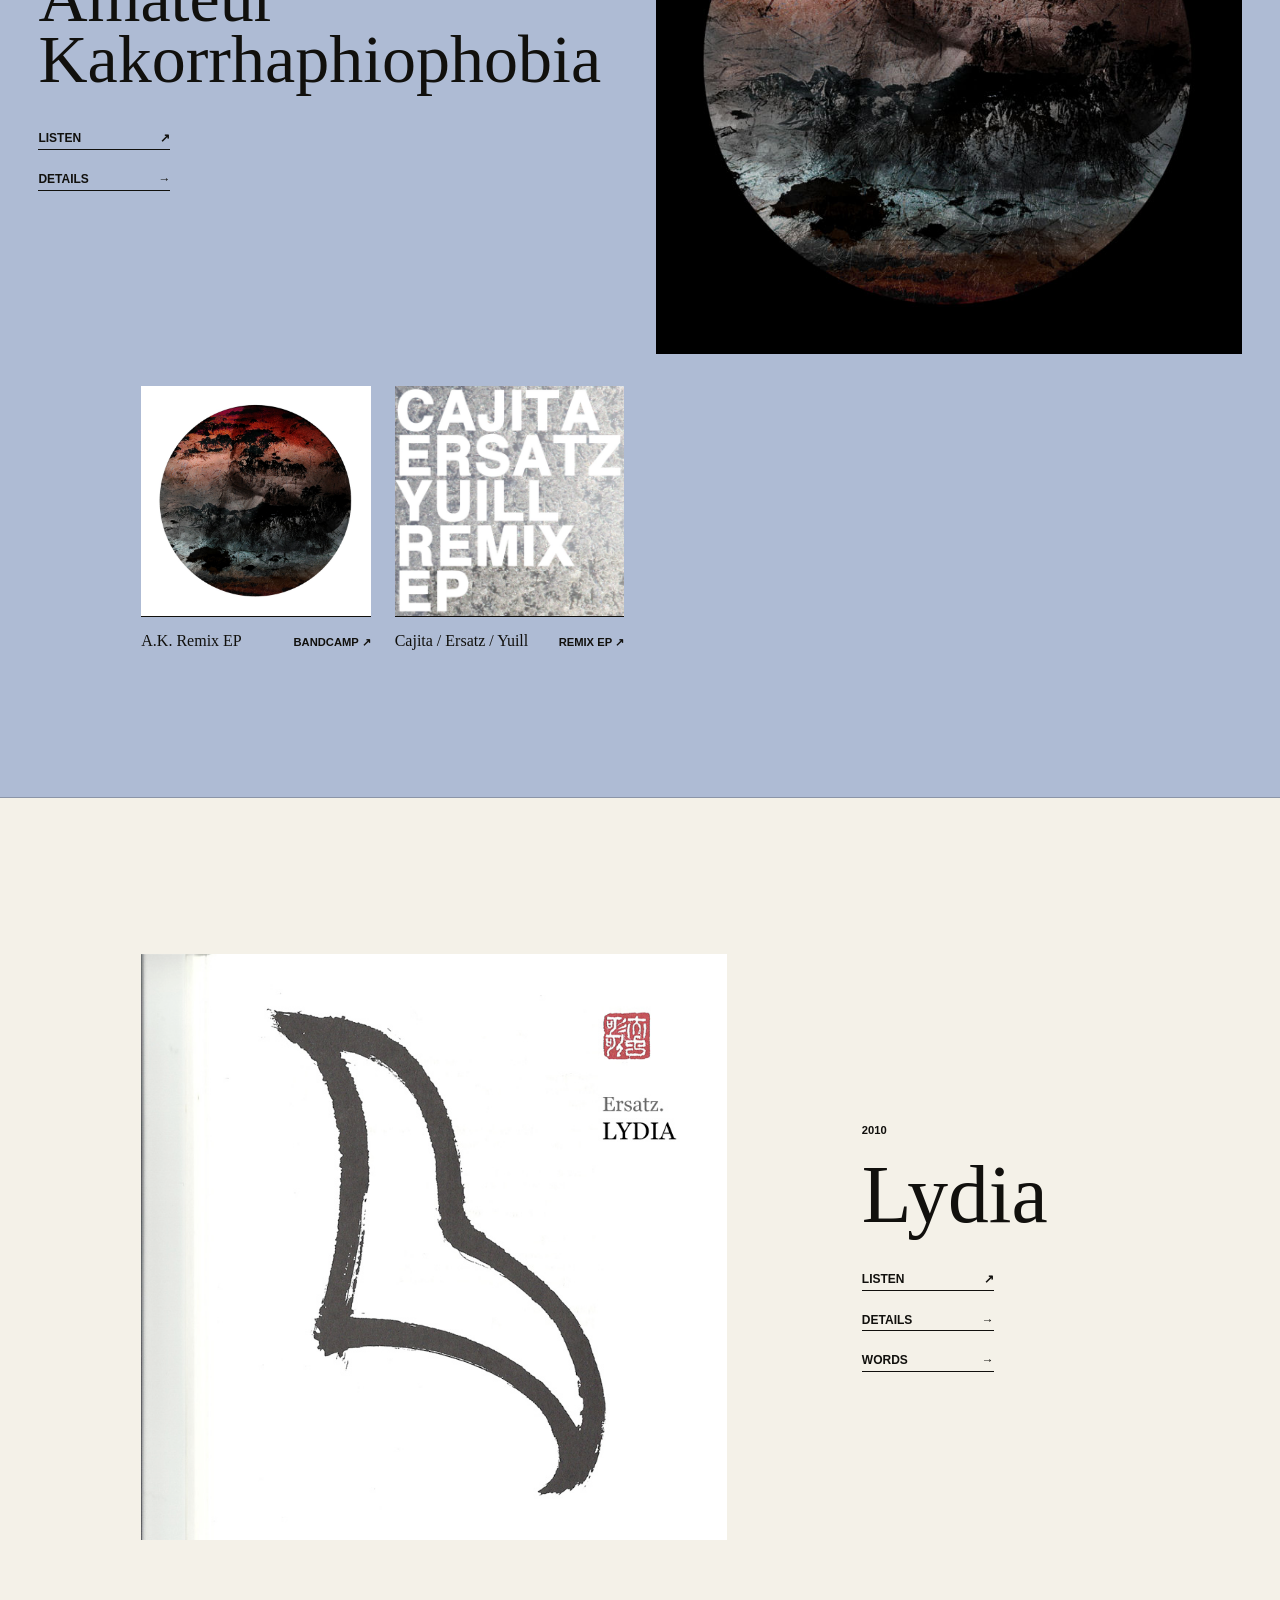
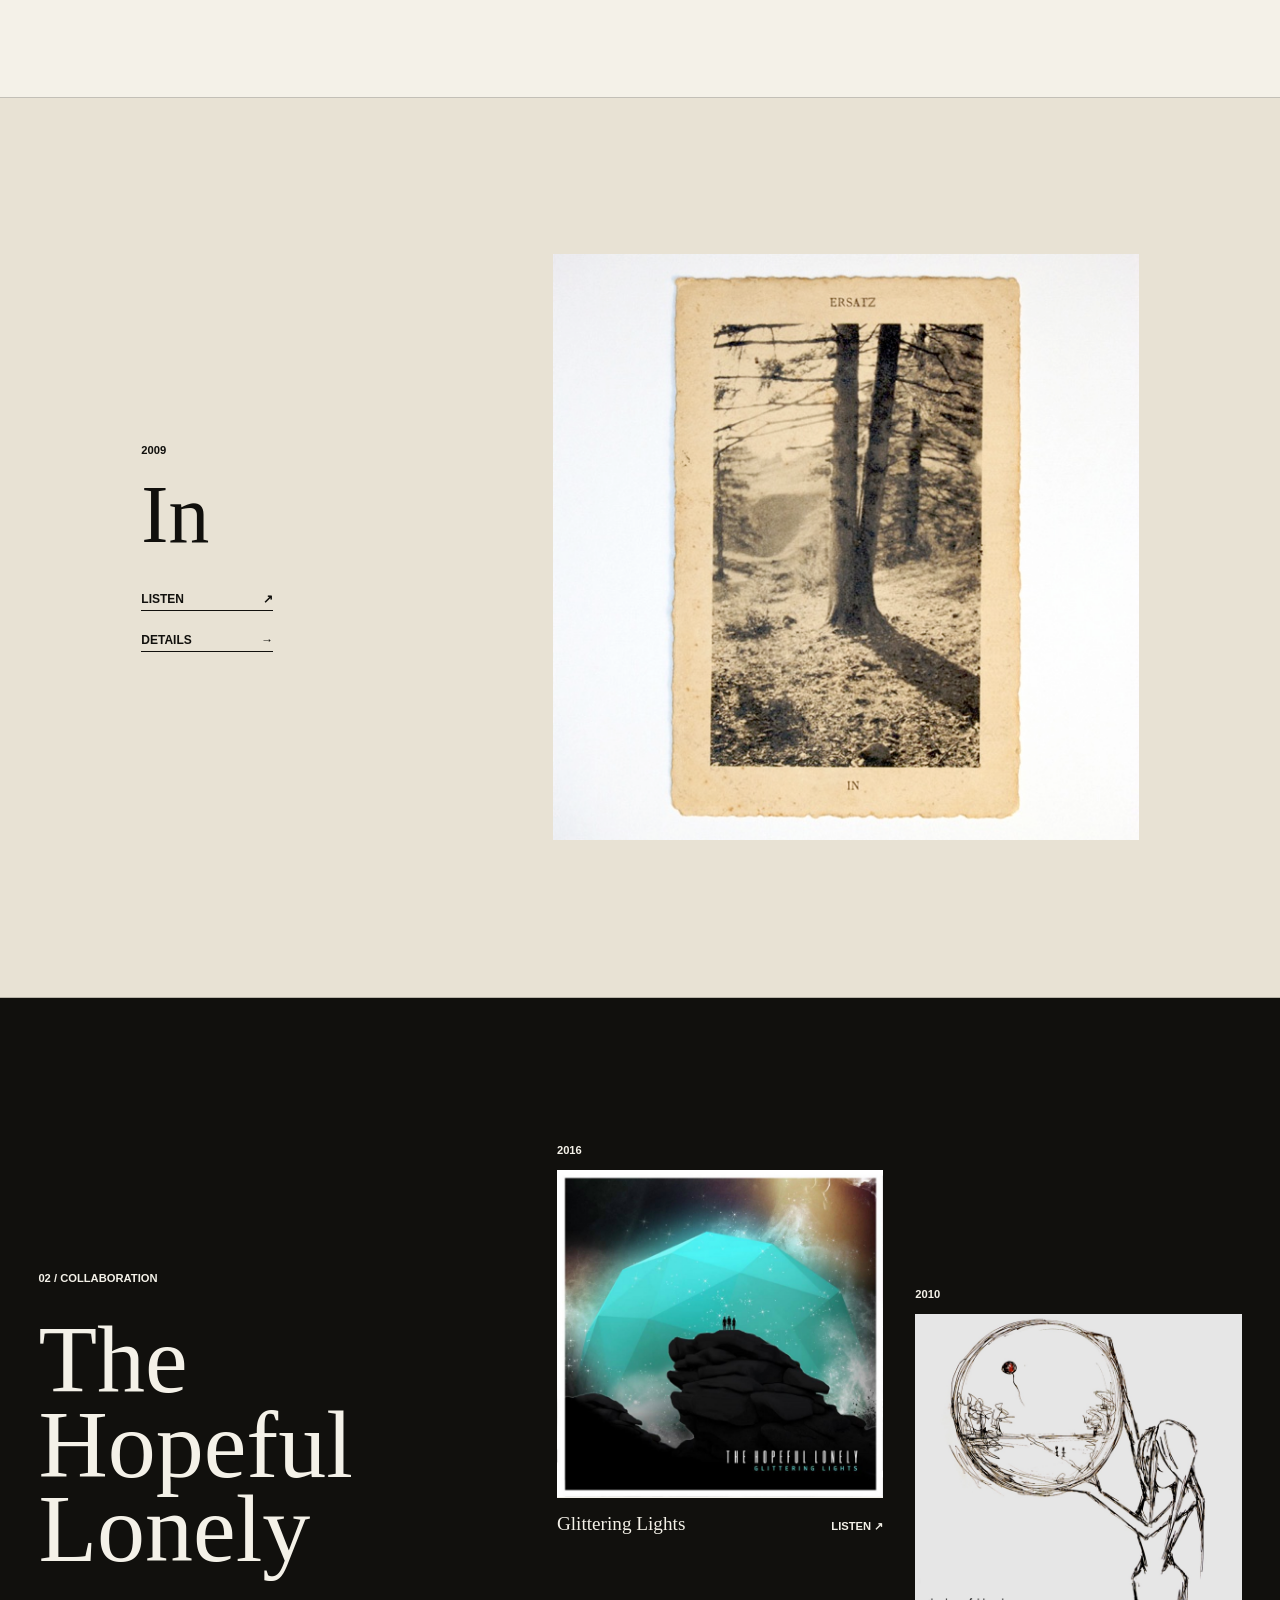
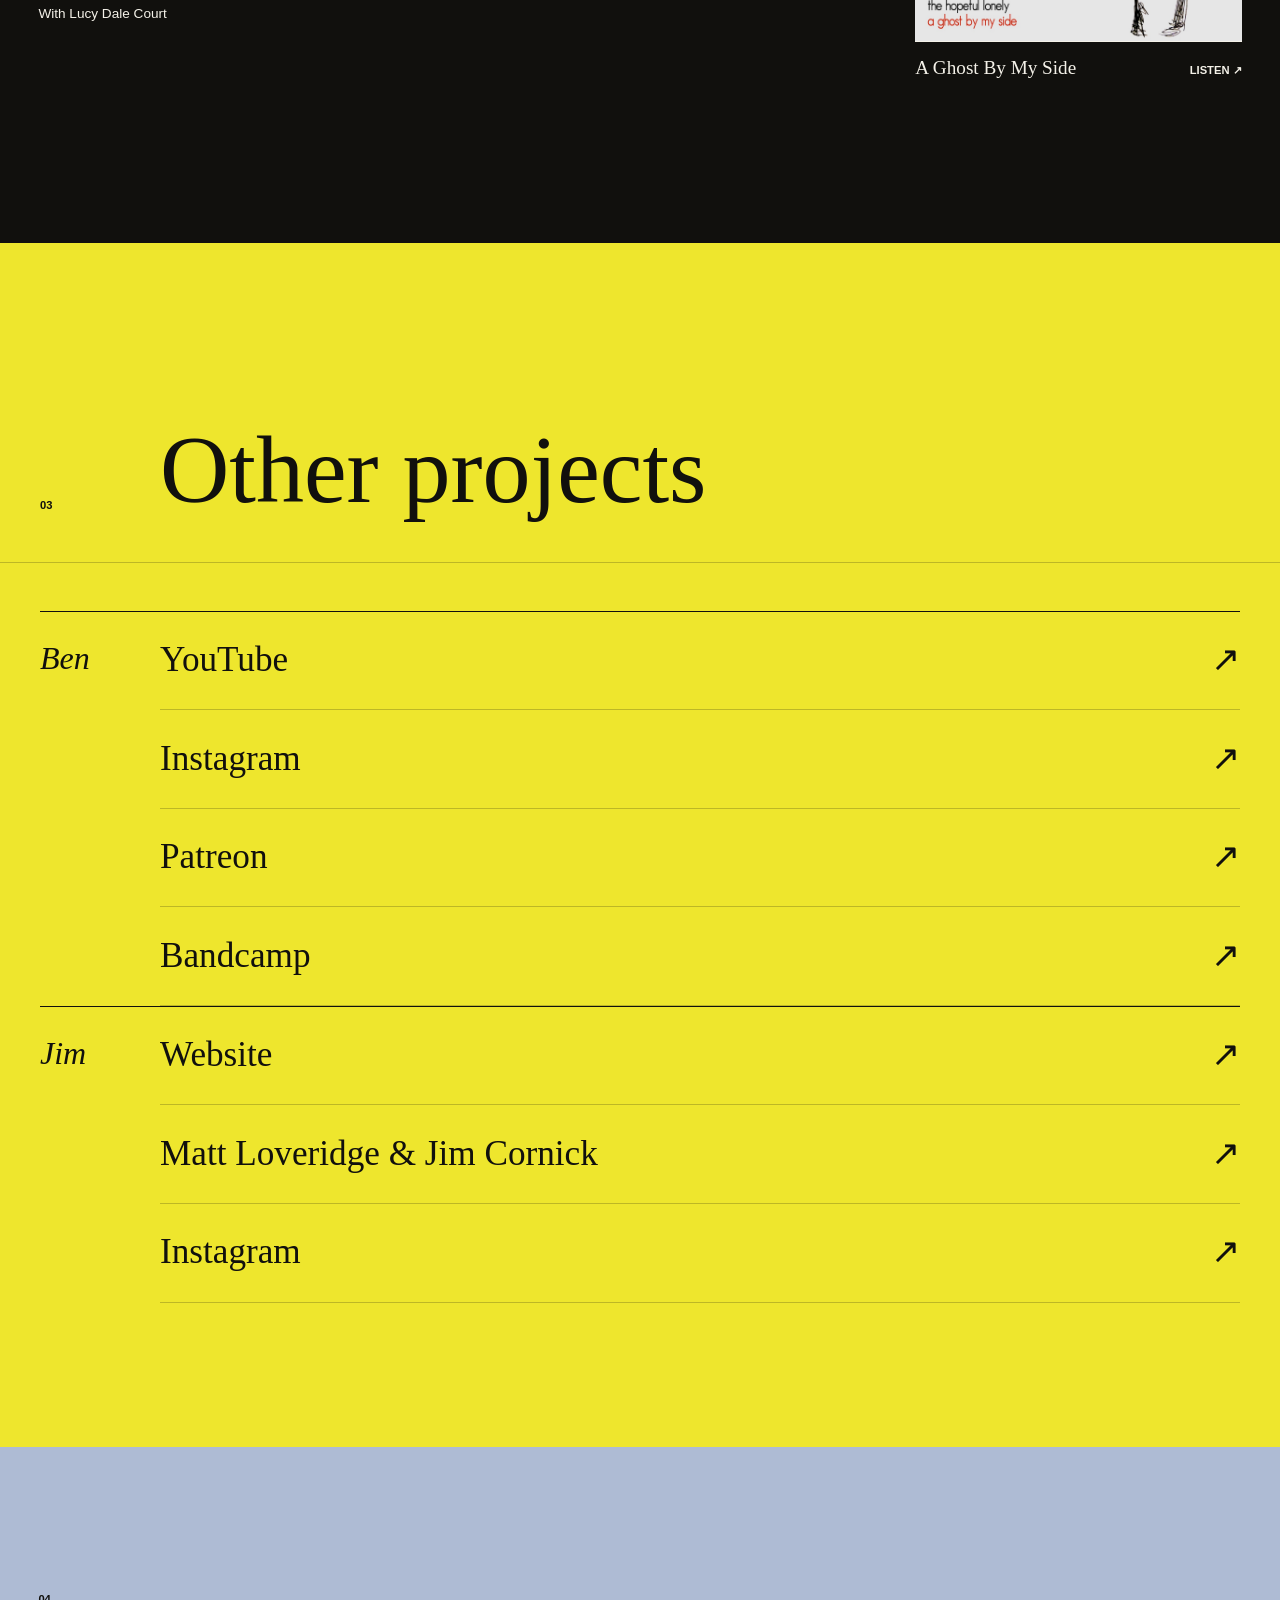
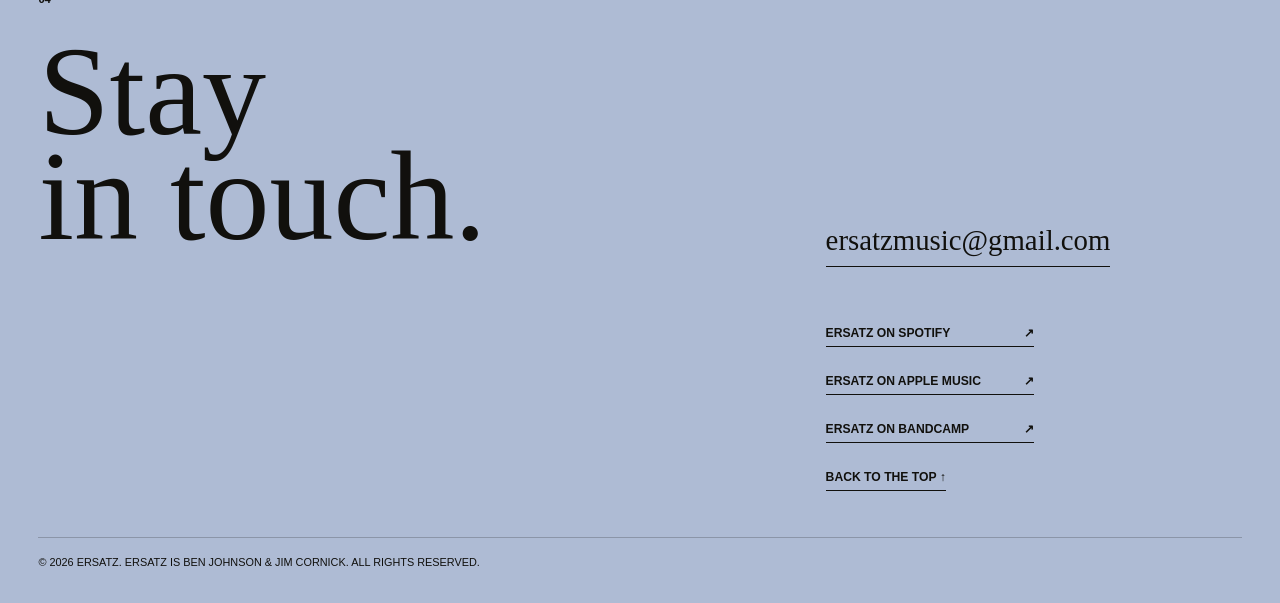
==== commit cbe56243: "spot+am links" ====
--- a/index.html
+++ b/index.html
@@ -376,9 +376,17 @@
           <a class="contact-email" href="mailto:ersatzmusic@gmail.com">
             ersatzmusic@gmail.com
           </a>
-          <a href="https://ersatzuk.bandcamp.com/" target="_blank" rel="noreferrer">
-            Ersatz on Bandcamp <span aria-hidden="true">&nearr;</span>
-          </a>
+          <nav class="artist-links" aria-label="Listen to Ersatz">
+            <a href="https://open.spotify.com/artist/2UFZzJy82501ZBlEyH9H0L" target="_blank" rel="noreferrer">
+              Ersatz on Spotify <span aria-hidden="true">&nearr;</span>
+            </a>
+            <a href="https://music.apple.com/gb/artist/ersatz/1124556037" target="_blank" rel="noreferrer">
+              Ersatz on Apple Music <span aria-hidden="true">&nearr;</span>
+            </a>
+            <a href="https://ersatzuk.bandcamp.com/" target="_blank" rel="noreferrer">
+              Ersatz on Bandcamp <span aria-hidden="true">&nearr;</span>
+            </a>
+          </nav>
           <a href="#top">Back to the top <span aria-hidden="true">&uarr;</span></a>
         </div>
         <p class="copyright">&copy; 2026 Ersatz. Ersatz is Ben Johnson &amp; Jim Cornick. All rights reserved.</p>
--- a/styles.css
+++ b/styles.css
@@ -587,6 +587,19 @@
   text-transform: uppercase;
 }
 
+.artist-links {
+  display: flex;
+  flex-direction: column;
+  gap: 1.6rem;
+  width: 13rem;
+}
+
+.artist-links a {
+  display: flex;
+  align-items: baseline;
+  justify-content: space-between;
+}
+
 .copyright {
   position: absolute;
   right: 3vw;
